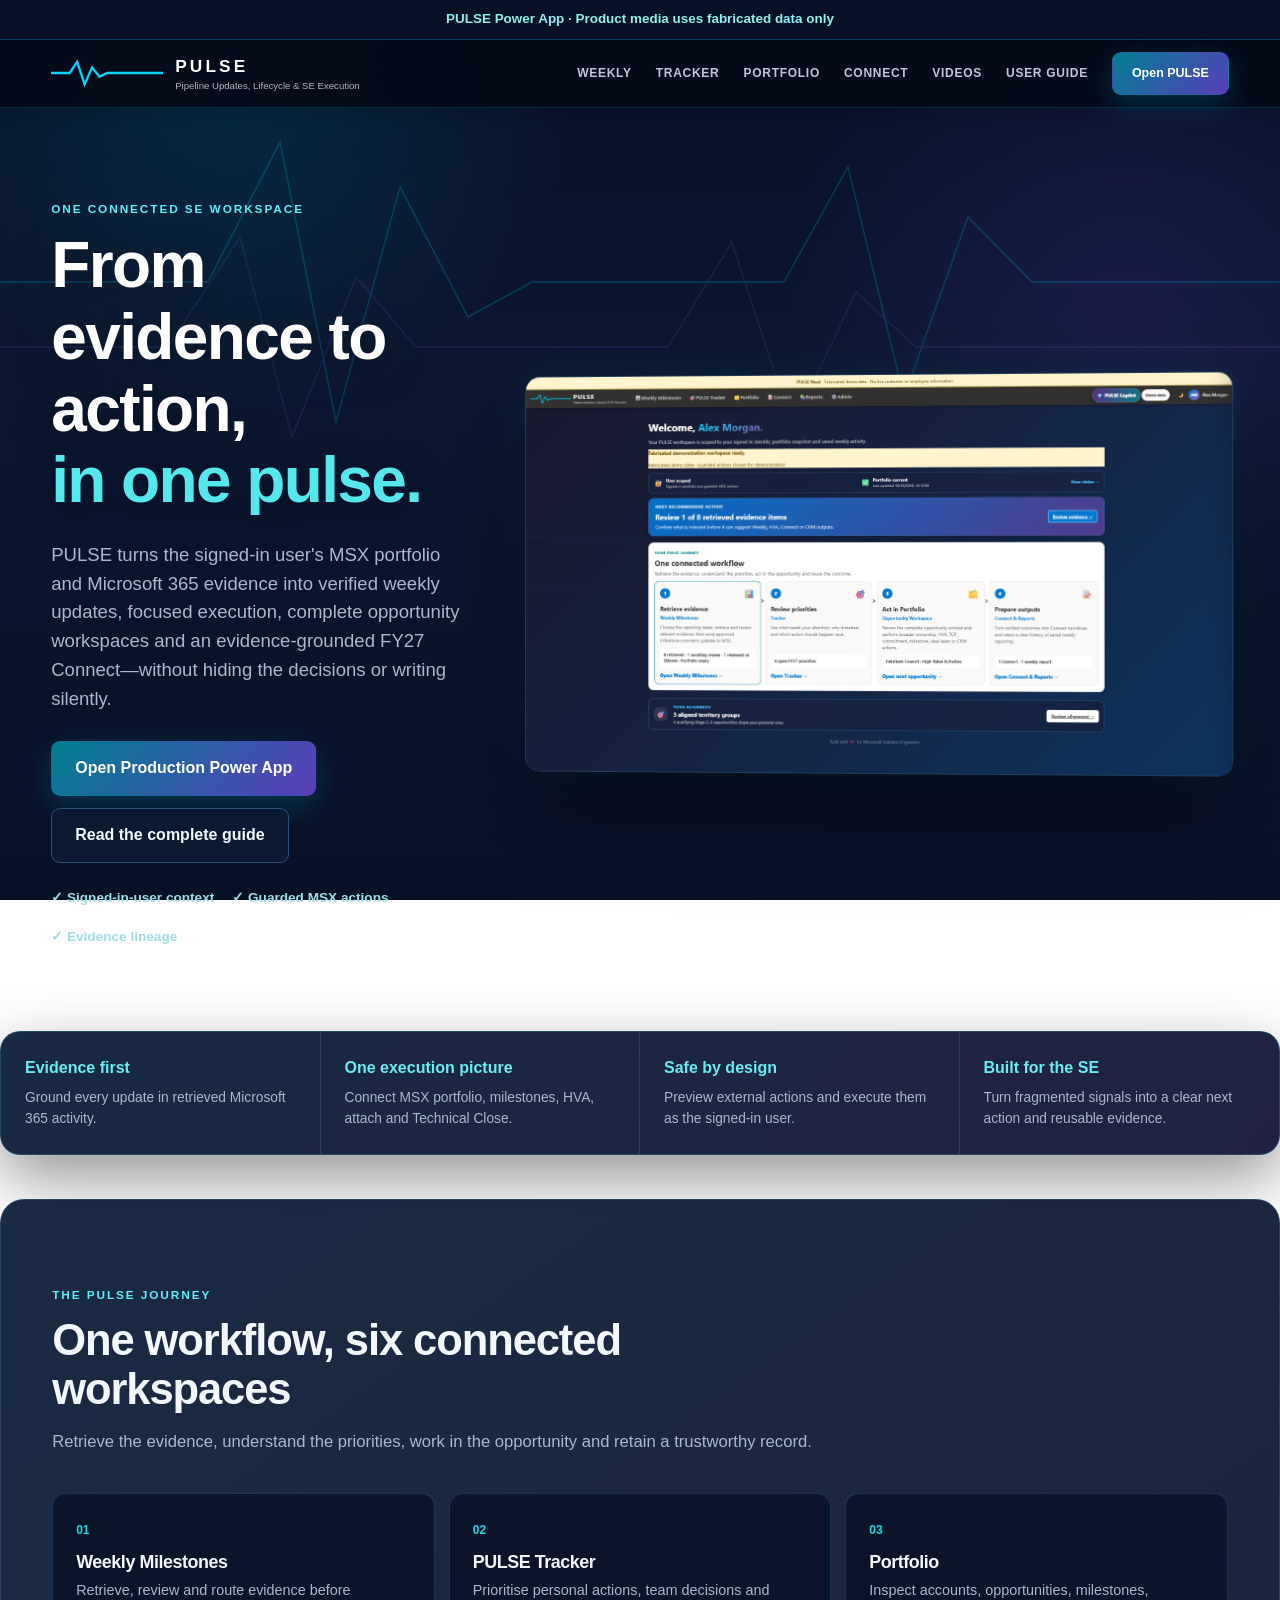
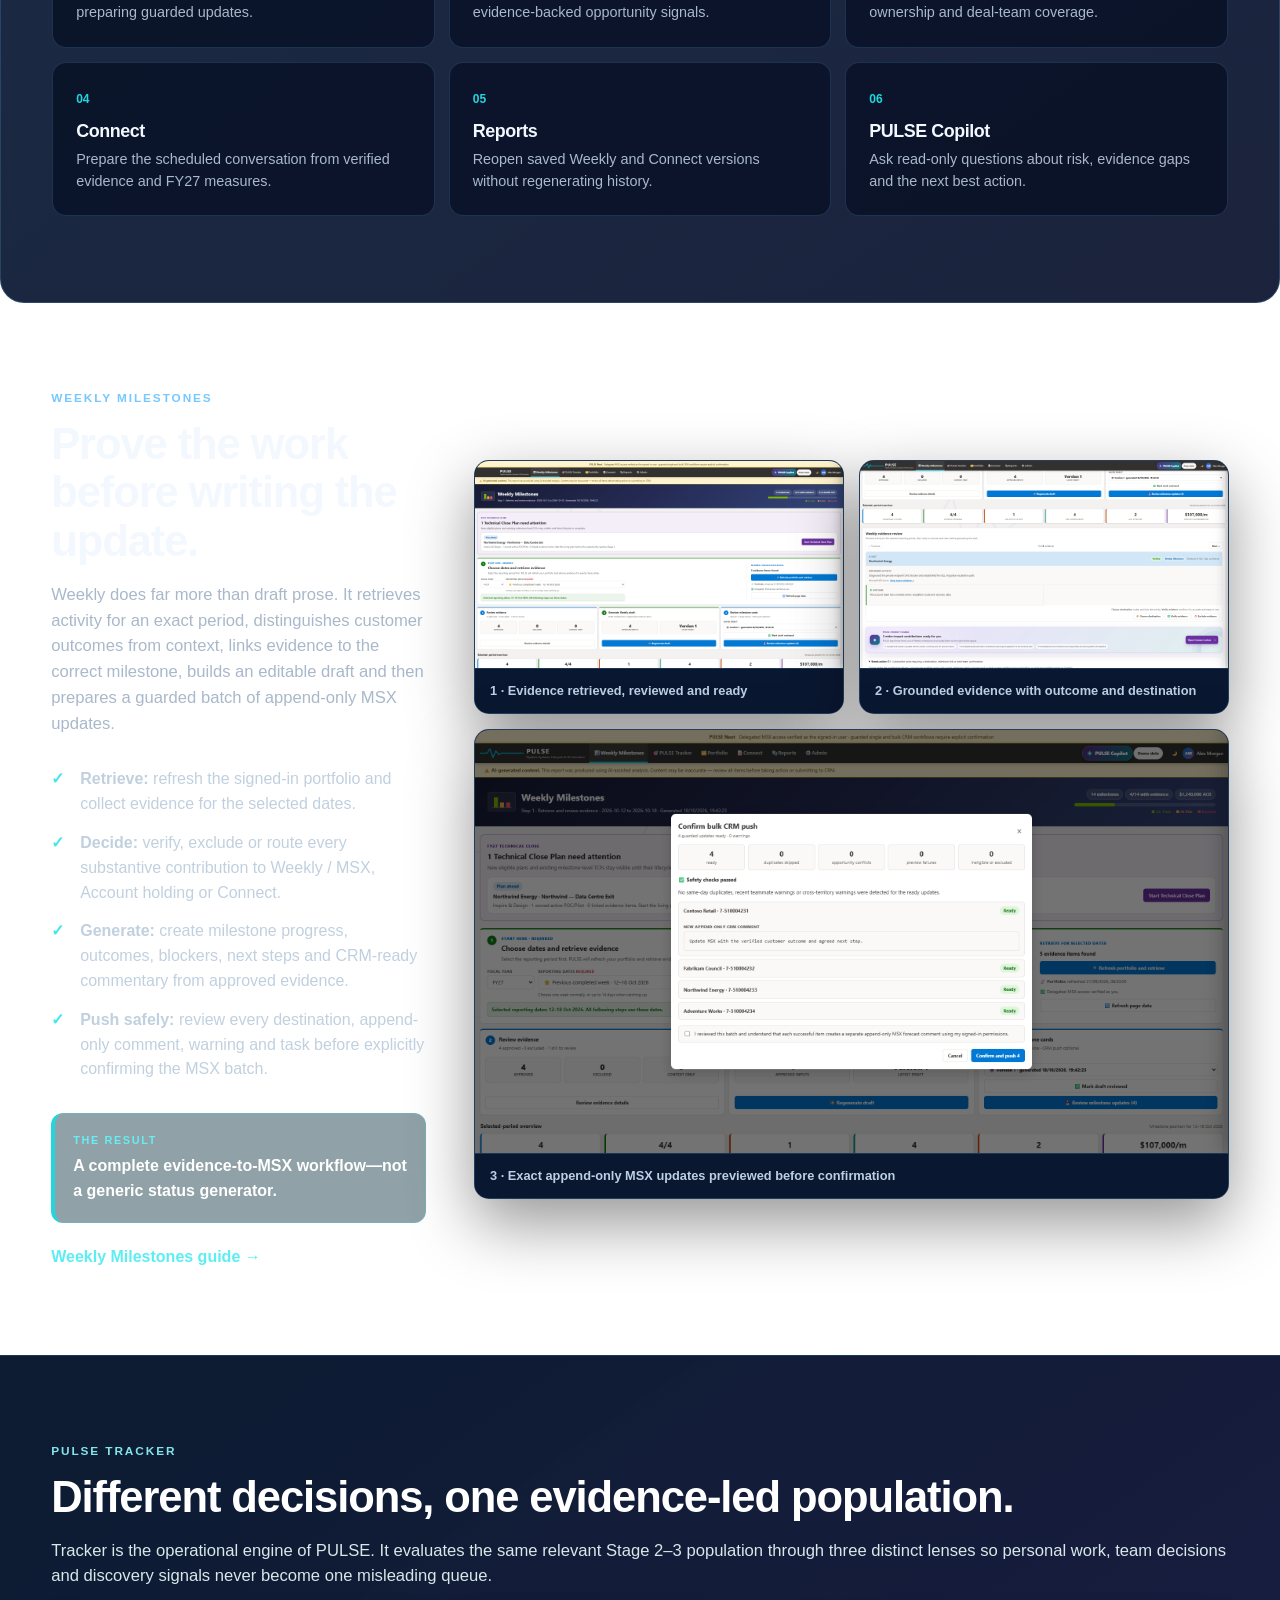
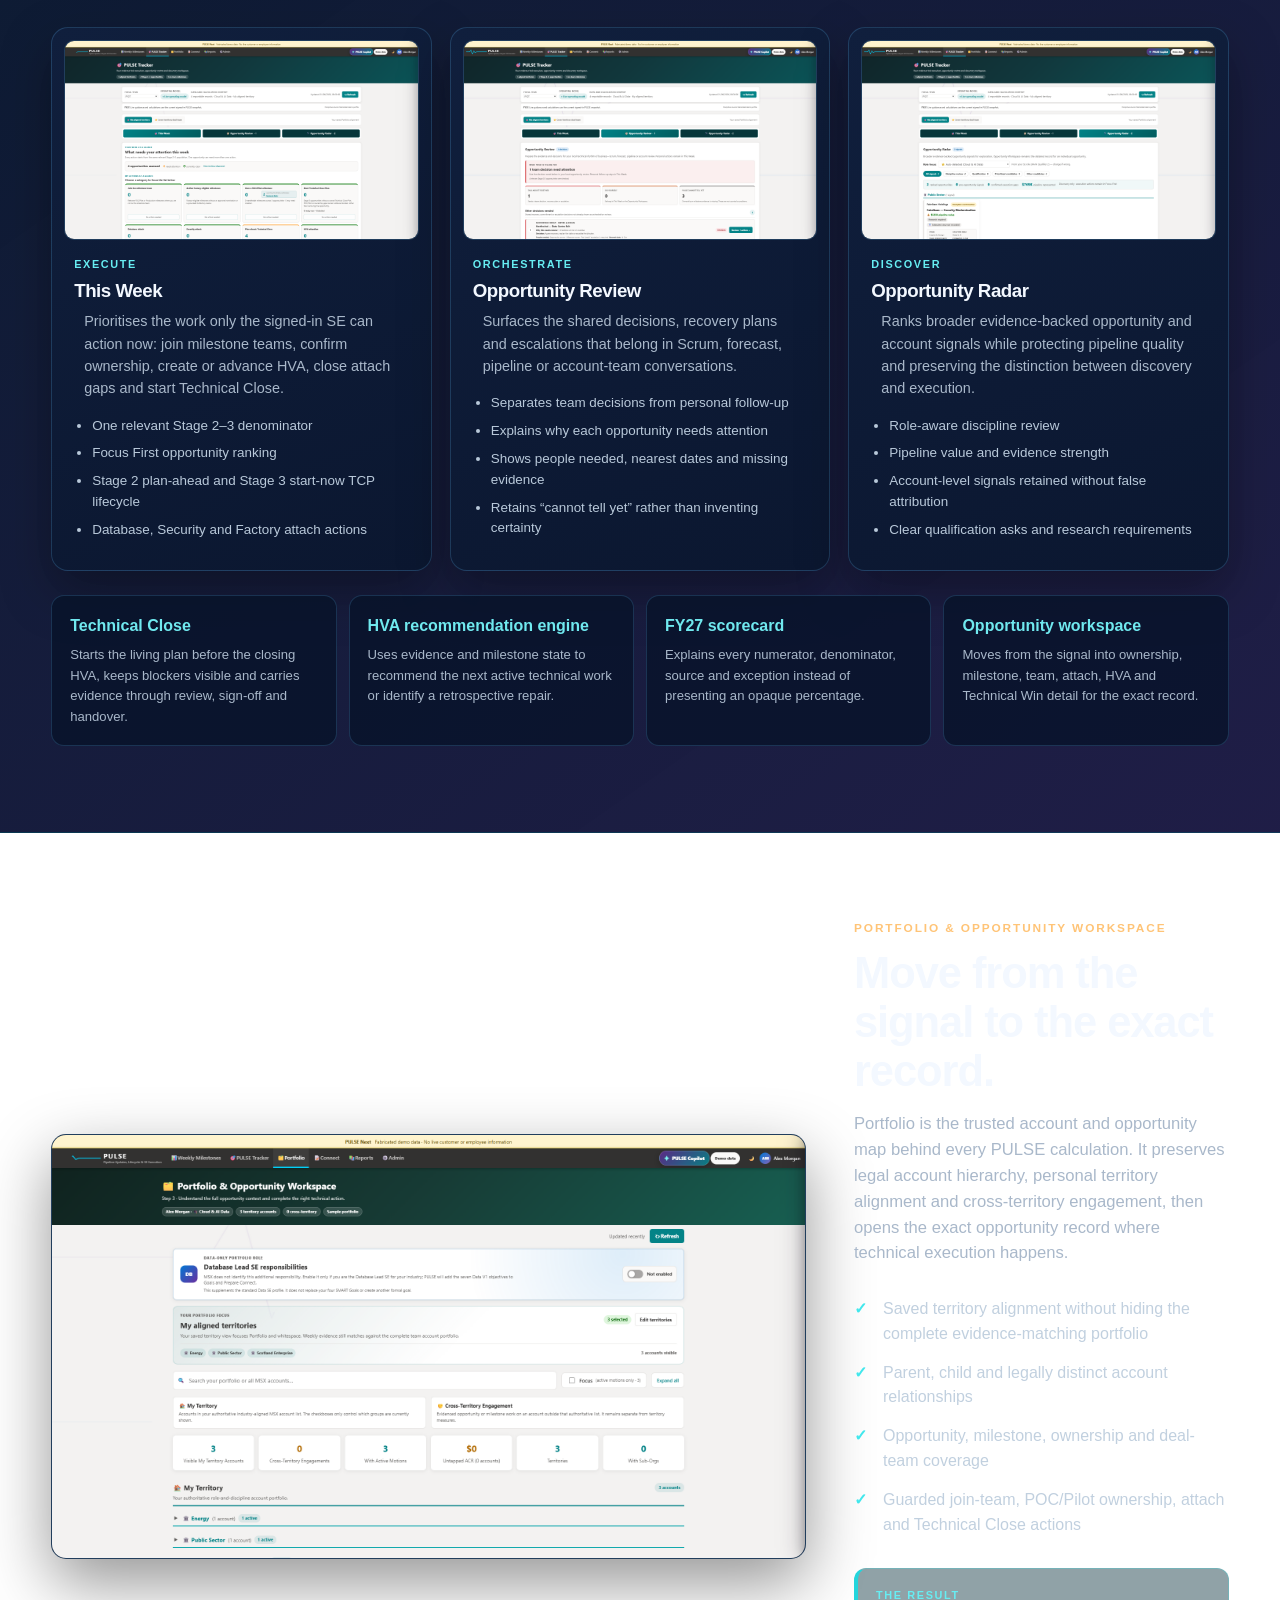
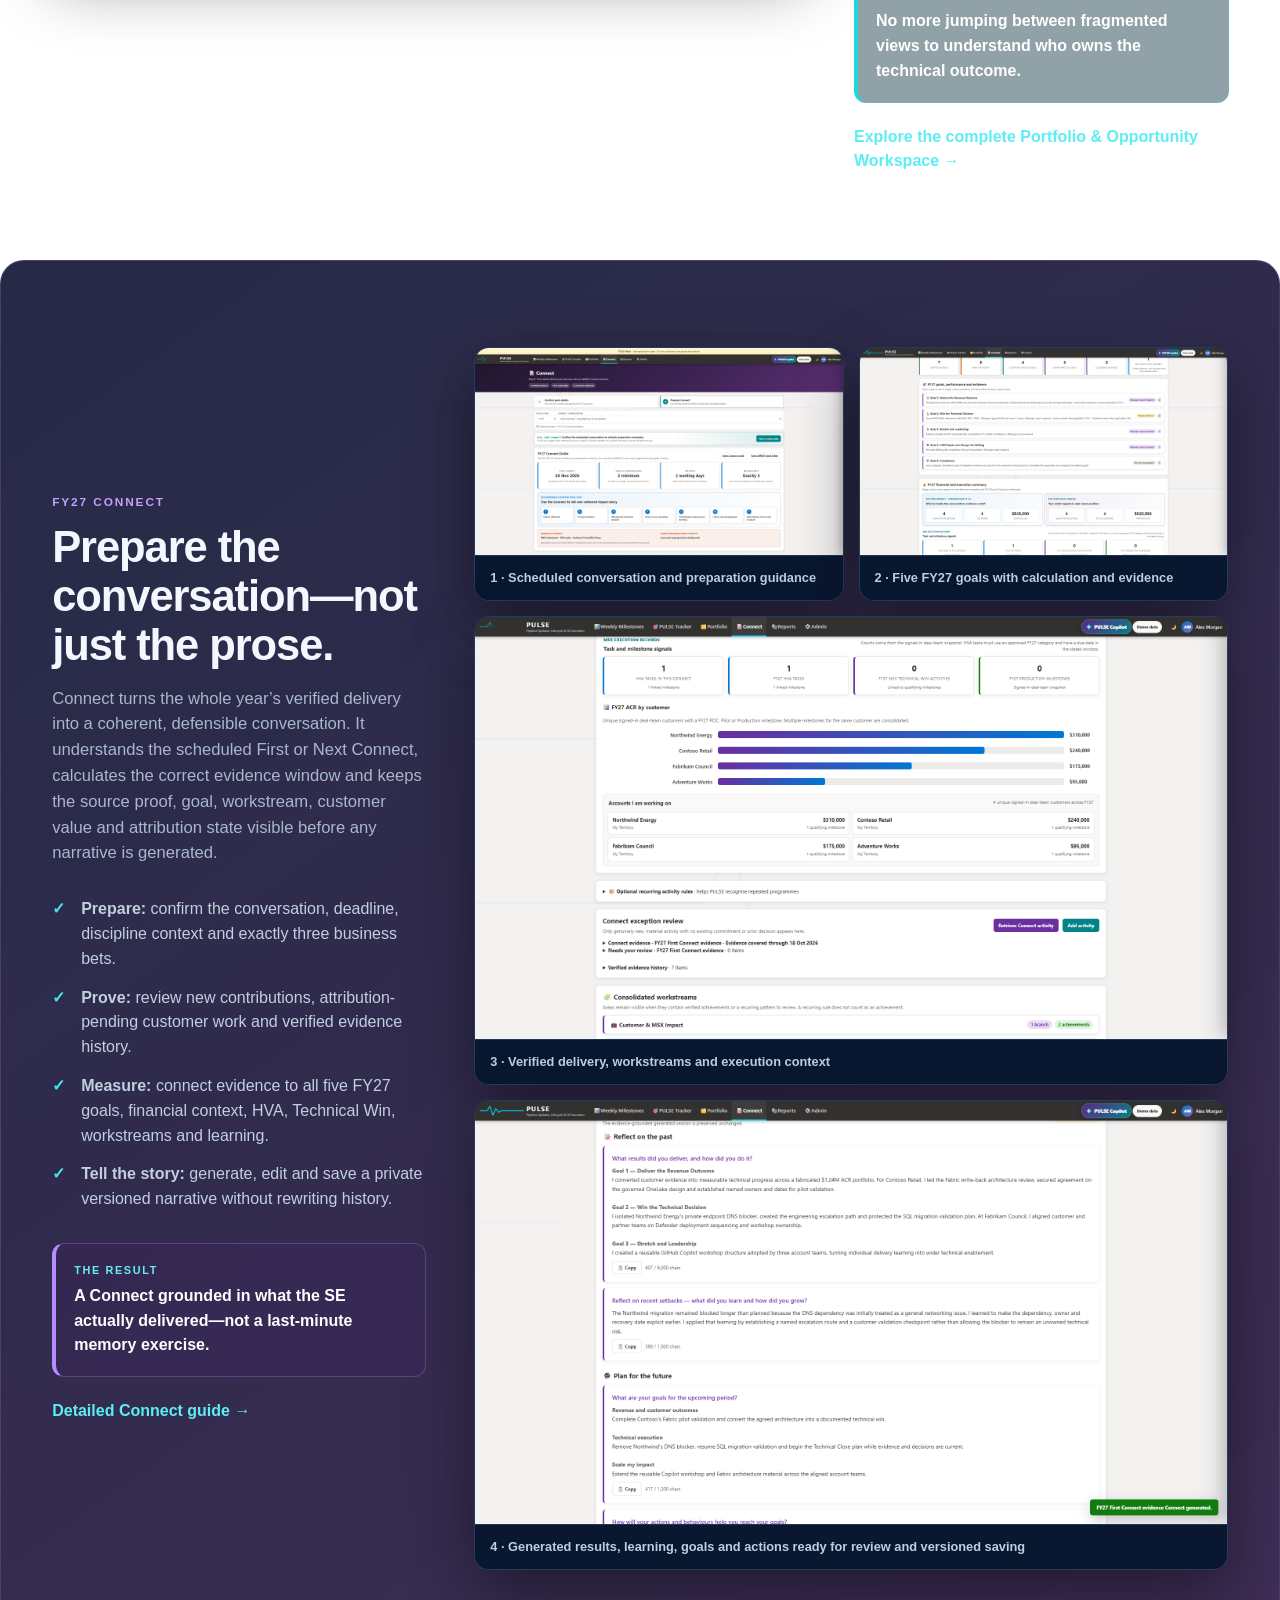
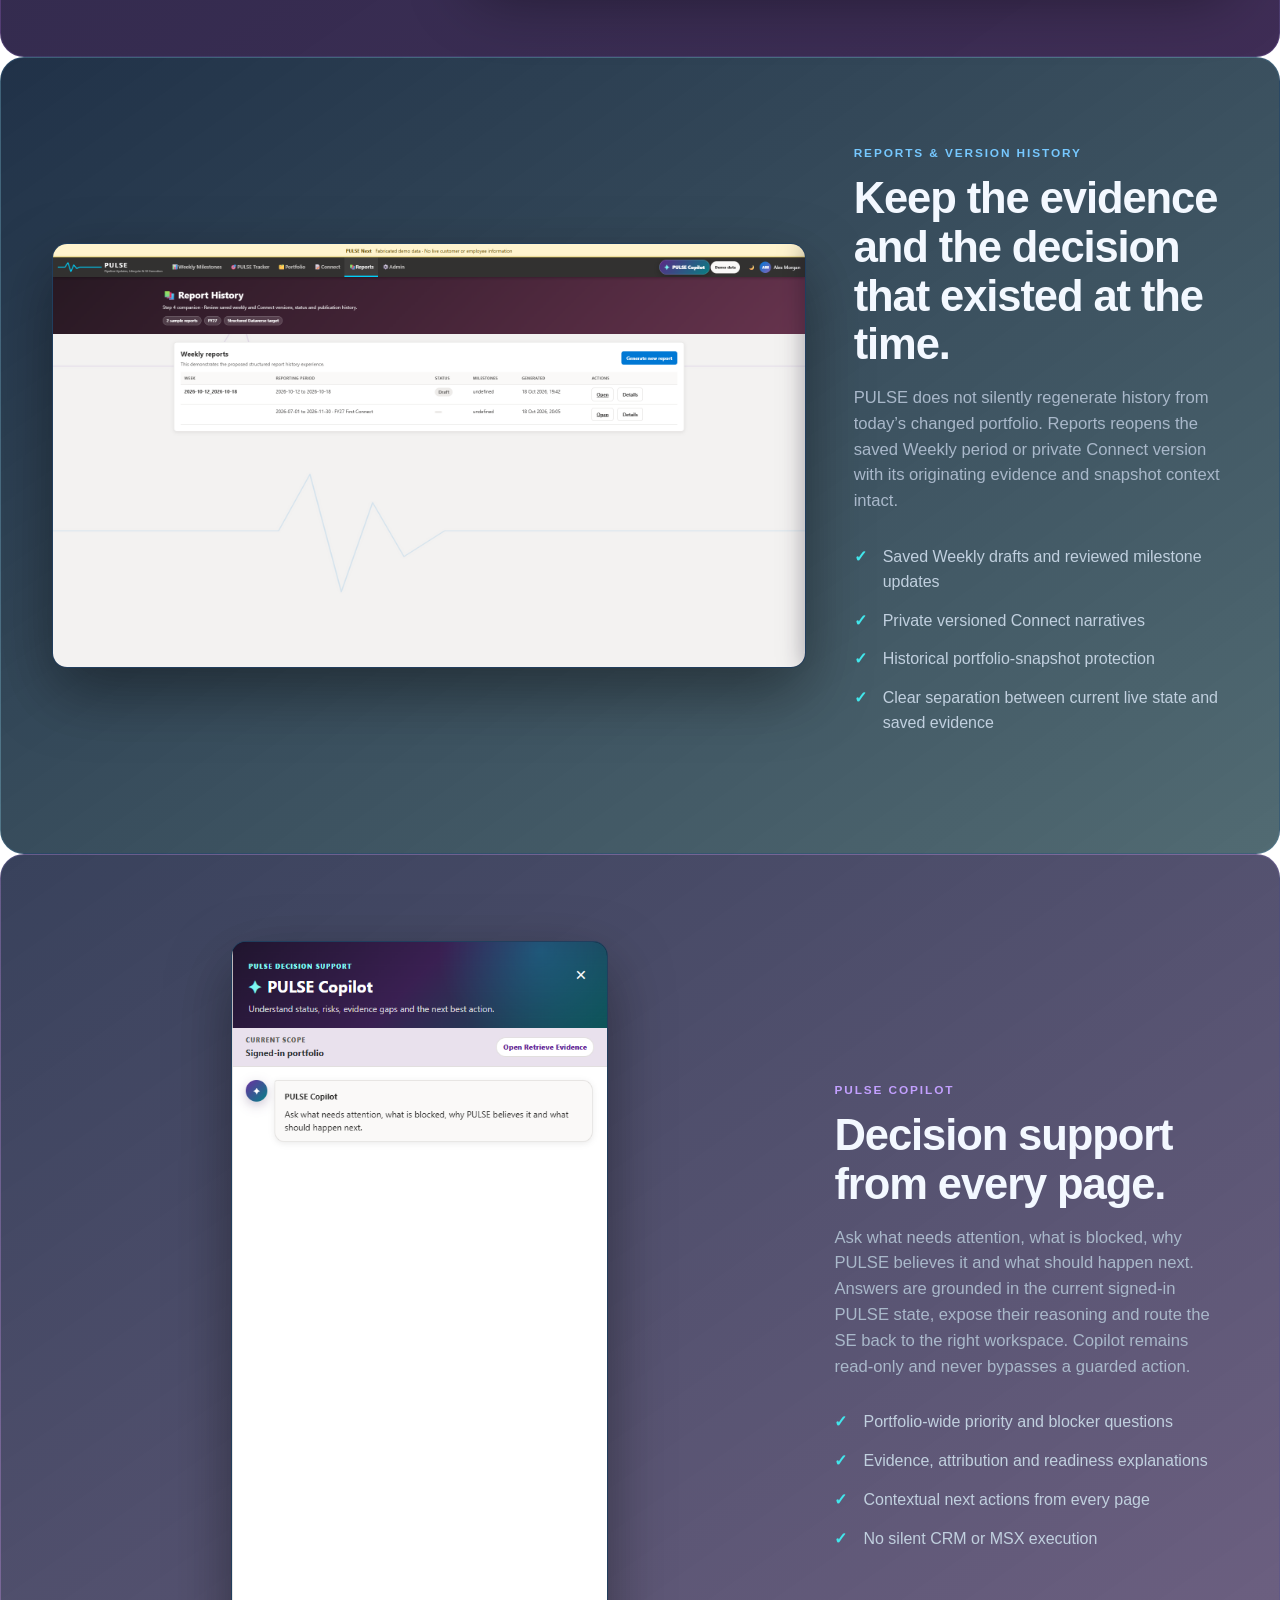
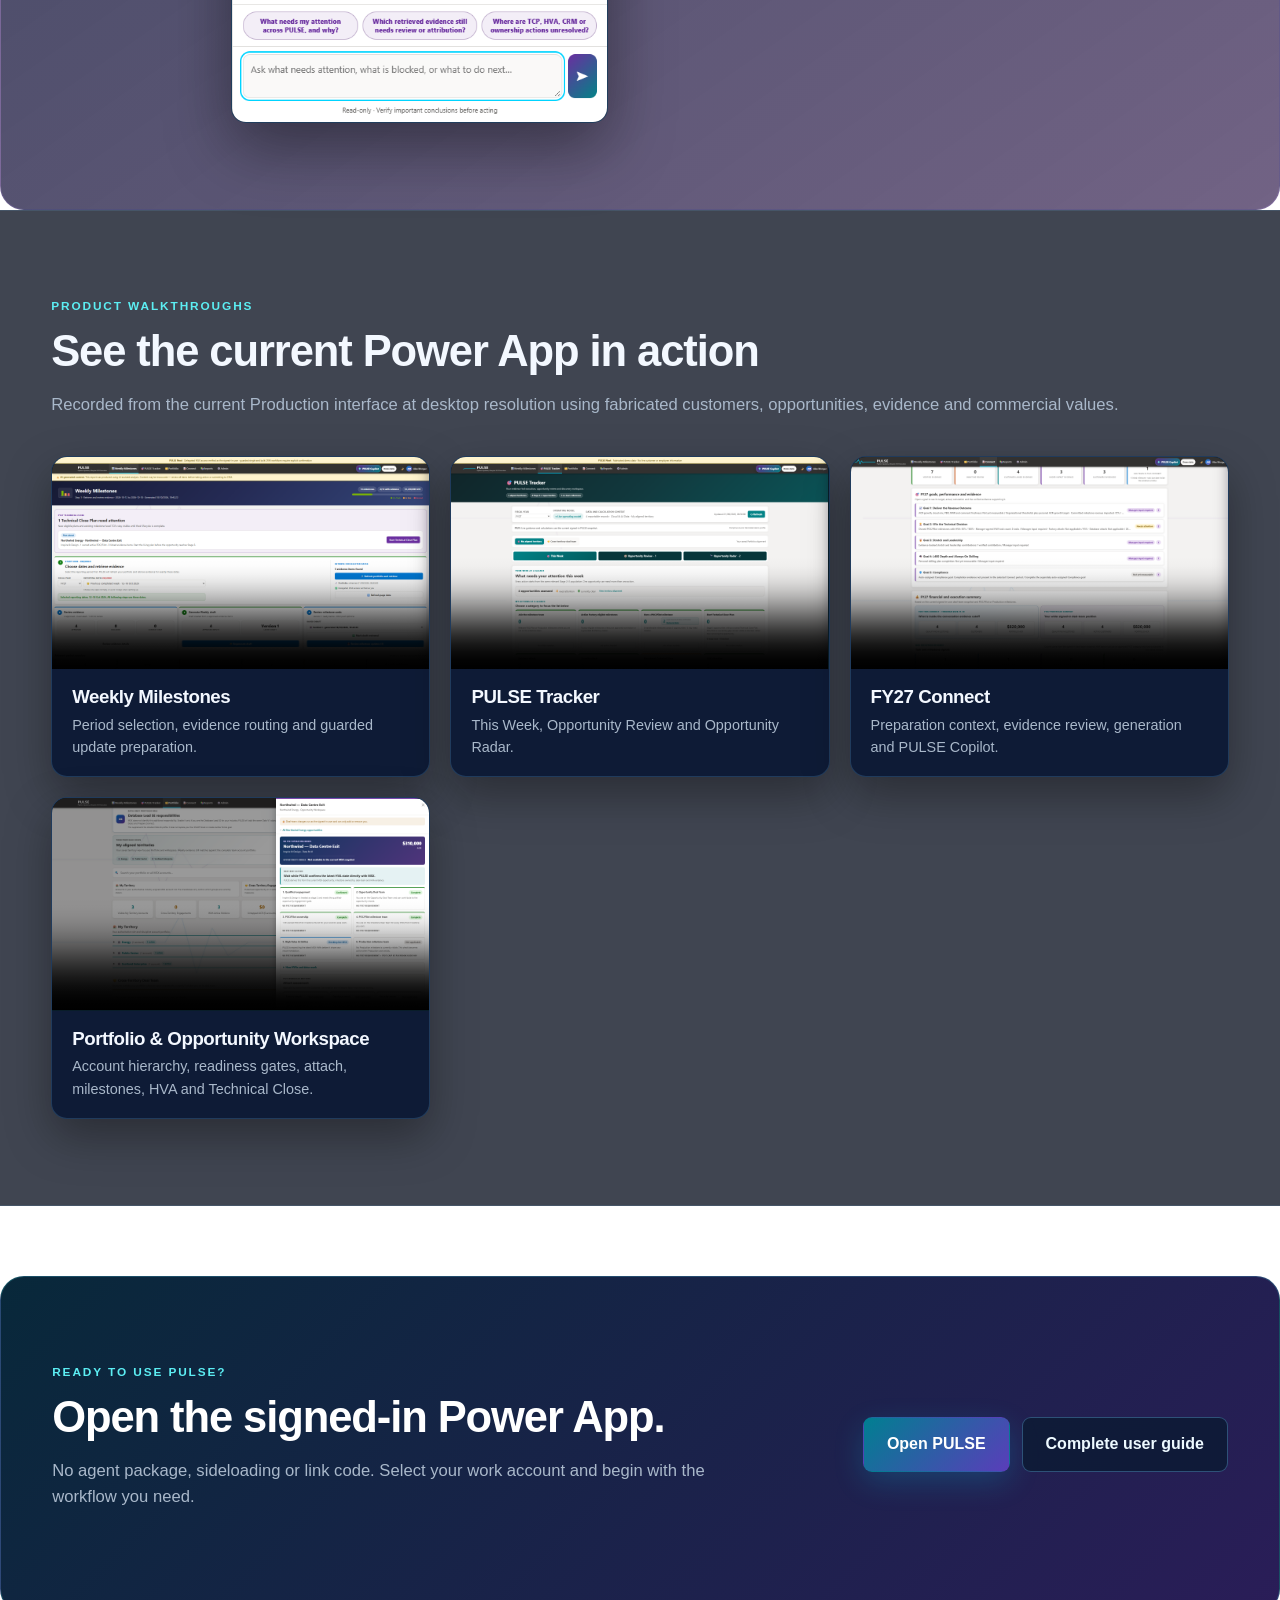
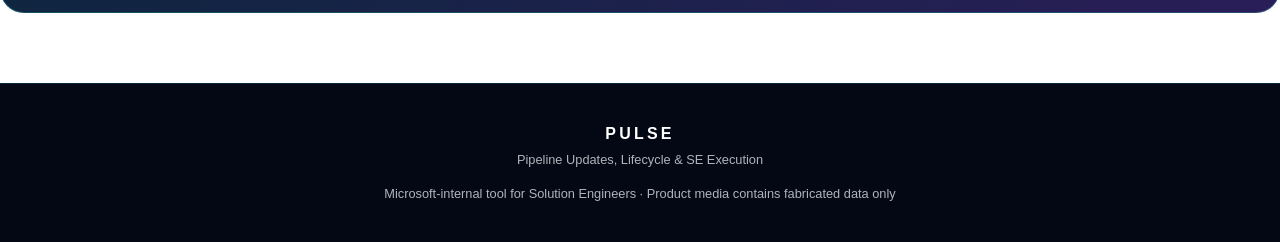
==== index.html @ ce934a61 "Complete PULSE product showcase Co-authored-by: Copilot <223556219+Copilot@users.noreply.github.com>" ====
<!doctype html>
<html lang="en">
<head>
  <meta charset="utf-8" />
  <meta name="viewport" content="width=device-width, initial-scale=1" />
  <title>PULSE — evidence-led SE execution</title>
  <meta name="description" content="PULSE brings Weekly Milestones, execution priorities, opportunity workspaces and FY27 Connect into one signed-in Power App." />
  <link rel="stylesheet" href="assets/site.css?v=20261020c" />
  <link rel="icon" href="data:image/svg+xml,%3Csvg xmlns='http://www.w3.org/2000/svg' viewBox='0 0 40 40'%3E%3Cpolyline points='2,20 12,20 17,8 22,32 27,14 32,24 38,20' fill='none' stroke='%2300a7b5' stroke-width='3'/%3E%3C/svg%3E" />
</head>
<body>
  <div class="bg-lines" aria-hidden="true">
    <svg viewBox="0 0 1600 420" preserveAspectRatio="none">
      <polyline points="0,210 260,210 350,70 420,350 500,115 585,245 665,210 980,210 1060,95 1130,325 1210,145 1290,210 1600,210" />
      <polyline class="pulse-secondary" points="0,275 210,275 300,165 365,365 445,205 520,275 835,275 915,170 990,355 1070,220 1145,275 1600,275" />
    </svg>
  </div>
  <div class="notice">PULSE Power App · Product media uses fabricated data only</div>
  <header class="nav" id="top">
    <a class="brand" href="#top" aria-label="PULSE home">
      <svg viewBox="0 0 120 32" aria-hidden="true"><polyline points="0,16 20,16 28,4 36,28 44,10 52,20 60,16 120,16" fill="none" stroke="#00d4ff" stroke-width="2.5"/></svg>
      <span><b>PULSE</b><small>Pipeline Updates, Lifecycle &amp; SE Execution</small></span>
    </a>
    <nav class="nav-links" aria-label="Primary">
      <a href="#weekly">WEEKLY</a>
      <a href="#tracker">TRACKER</a>
      <a href="portfolio.html">PORTFOLIO</a>
      <a href="#connect">CONNECT</a>
      <a href="#videos">VIDEOS</a>
      <a href="userguide.html">USER GUIDE</a>
    </nav>
    <a class="btn btn-primary nav-cta" href="https://apps.powerapps.com/play/e/e039dcfb-b20b-e65f-ad57-d03475ca12a8/app/08a4dc36-cfad-464f-891b-8ad8db1c9adf?tenantId=72f988bf-86f1-41af-91ab-2d7cd011db47" target="_blank" rel="noopener">Open PULSE</a>
    <button class="nav-burger" id="navBurger" aria-label="Menu">☰</button>
  </header>

  <main>
    <section class="hero">
      <div class="hero-copy">
        <div class="eyebrow">ONE CONNECTED SE WORKSPACE</div>
        <h1>From evidence to action, <span>in one pulse.</span></h1>
        <p>PULSE turns the signed-in user's MSX portfolio and Microsoft 365 evidence into verified weekly updates, focused execution, complete opportunity workspaces and an evidence-grounded FY27 Connect—without hiding the decisions or writing silently.</p>
        <div class="hero-actions">
          <a class="btn btn-primary btn-large" href="https://apps.powerapps.com/play/e/e039dcfb-b20b-e65f-ad57-d03475ca12a8/app/08a4dc36-cfad-464f-891b-8ad8db1c9adf?tenantId=72f988bf-86f1-41af-91ab-2d7cd011db47" target="_blank" rel="noopener">Open Production Power App</a>
          <a class="btn btn-secondary btn-large" href="userguide.html">Read the complete guide</a>
        </div>
        <div class="trust-row">
          <span>✓ Signed-in-user context</span><span>✓ Guarded MSX actions</span><span>✓ Evidence lineage</span>
        </div>
      </div>
      <figure class="app-frame hero-frame">
        <img src="images/current/home.png" alt="Current PULSE Power App home workspace using fabricated data" />
      </figure>
    </section>

    <section class="proof-strip" aria-label="PULSE product strengths">
      <article><strong>Evidence first</strong><span>Ground every update in retrieved Microsoft 365 activity.</span></article>
      <article><strong>One execution picture</strong><span>Connect MSX portfolio, milestones, HVA, attach and Technical Close.</span></article>
      <article><strong>Safe by design</strong><span>Preview external actions and execute them as the signed-in user.</span></article>
      <article><strong>Built for the SE</strong><span>Turn fragmented signals into a clear next action and reusable evidence.</span></article>
    </section>

    <section class="journey section">
      <div class="section-heading">
        <div class="eyebrow">THE PULSE JOURNEY</div>
        <h2>One workflow, six connected workspaces</h2>
        <p>Retrieve the evidence, understand the priorities, work in the opportunity and retain a trustworthy record.</p>
      </div>
      <div class="journey-grid">
        <article><b>01</b><h3>Weekly Milestones</h3><p>Retrieve, review and route evidence before preparing guarded updates.</p></article>
        <article><b>02</b><h3>PULSE Tracker</h3><p>Prioritise personal actions, team decisions and evidence-backed opportunity signals.</p></article>
        <article><b>03</b><h3>Portfolio</h3><p>Inspect accounts, opportunities, milestones, ownership and deal-team coverage.</p></article>
        <article><b>04</b><h3>Connect</h3><p>Prepare the scheduled conversation from verified evidence and FY27 measures.</p></article>
        <article><b>05</b><h3>Reports</h3><p>Reopen saved Weekly and Connect versions without regenerating history.</p></article>
        <article><b>06</b><h3>PULSE Copilot</h3><p>Ask read-only questions about risk, evidence gaps and the next best action.</p></article>
      </div>
    </section>

    <section class="feature section" id="weekly">
      <div class="feature-copy">
        <div class="eyebrow blue">WEEKLY MILESTONES</div>
        <h2>Prove the work before writing the update.</h2>
        <p>Weekly does far more than draft prose. It retrieves activity for an exact period, distinguishes customer outcomes from context, links evidence to the correct milestone, builds an editable draft and then prepares a guarded batch of append-only MSX updates.</p>
        <ul class="ticks">
          <li><strong>Retrieve:</strong> refresh the signed-in portfolio and collect evidence for the selected dates.</li>
          <li><strong>Decide:</strong> verify, exclude or route every substantive contribution to Weekly / MSX, Account holding or Connect.</li>
          <li><strong>Generate:</strong> create milestone progress, outcomes, blockers, next steps and CRM-ready commentary from approved evidence.</li>
          <li><strong>Push safely:</strong> review every destination, append-only comment, warning and task before explicitly confirming the MSX batch.</li>
        </ul>
        <div class="outcome-card"><span>THE RESULT</span><strong>A complete evidence-to-MSX workflow—not a generic status generator.</strong></div>
        <a class="text-link" href="userguide.html#weekly">Weekly Milestones guide →</a>
      </div>
      <div class="product-gallery weekly-gallery">
        <figure class="app-frame"><img src="images/current/weekly.png" alt="Populated Weekly Milestones workflow with approved evidence and generated draft" /><figcaption>1 · Evidence retrieved, reviewed and ready</figcaption></figure>
        <figure class="app-frame"><img src="images/current/weekly-evidence.png" alt="Detailed verified Weekly evidence linked to a customer milestone" /><figcaption>2 · Grounded evidence with outcome and destination</figcaption></figure>
        <figure class="app-frame gallery-wide"><img src="images/current/weekly-msx-preview.png" alt="Guarded PULSE preview before pushing milestone updates to MSX" /><figcaption>3 · Exact append-only MSX updates previewed before confirmation</figcaption></figure>
      </div>
    </section>

    <section class="tracker-section section" id="tracker">
      <div class="section-heading">
        <div class="eyebrow teal">PULSE TRACKER</div>
        <h2>Different decisions, one evidence-led population.</h2>
        <p>Tracker is the operational engine of PULSE. It evaluates the same relevant Stage 2–3 population through three distinct lenses so personal work, team decisions and discovery signals never become one misleading queue.</p>
      </div>
      <div class="tab-gallery">
        <article>
          <figure class="app-frame"><img src="images/current/tracker-this-week.png" alt="PULSE Tracker This Week workspace" /></figure>
          <div class="gallery-copy"><span>EXECUTE</span><h3>This Week</h3><p>Prioritises the work only the signed-in SE can action now: join milestone teams, confirm ownership, create or advance HVA, close attach gaps and start Technical Close.</p><ul><li>One relevant Stage 2–3 denominator</li><li>Focus First opportunity ranking</li><li>Stage 2 plan-ahead and Stage 3 start-now TCP lifecycle</li><li>Database, Security and Factory attach actions</li></ul></div>
        </article>
        <article>
          <figure class="app-frame"><img src="images/current/tracker-opportunity-review.png" alt="PULSE Tracker Opportunity Review workspace" /></figure>
          <div class="gallery-copy"><span>ORCHESTRATE</span><h3>Opportunity Review</h3><p>Surfaces the shared decisions, recovery plans and escalations that belong in Scrum, forecast, pipeline or account-team conversations.</p><ul><li>Separates team decisions from personal follow-up</li><li>Explains why each opportunity needs attention</li><li>Shows people needed, nearest dates and missing evidence</li><li>Retains “cannot tell yet” rather than inventing certainty</li></ul></div>
        </article>
        <article>
          <figure class="app-frame"><img src="images/current/tracker-opportunity-radar.png" alt="PULSE Tracker Opportunity Radar workspace" /></figure>
          <div class="gallery-copy"><span>DISCOVER</span><h3>Opportunity Radar</h3><p>Ranks broader evidence-backed opportunity and account signals while protecting pipeline quality and preserving the distinction between discovery and execution.</p><ul><li>Role-aware discipline review</li><li>Pipeline value and evidence strength</li><li>Account-level signals retained without false attribution</li><li>Clear qualification asks and research requirements</li></ul></div>
        </article>
      </div>
      <div class="tracker-capabilities">
        <article><b>Technical Close</b><span>Starts the living plan before the closing HVA, keeps blockers visible and carries evidence through review, sign-off and handover.</span></article>
        <article><b>HVA recommendation engine</b><span>Uses evidence and milestone state to recommend the next active technical work or identify a retrospective repair.</span></article>
        <article><b>FY27 scorecard</b><span>Explains every numerator, denominator, source and exception instead of presenting an opaque percentage.</span></article>
        <article><b>Opportunity workspace</b><span>Moves from the signal into ownership, milestone, team, attach, HVA and Technical Win detail for the exact record.</span></article>
      </div>
    </section>

    <section class="feature section reverse" id="portfolio">
      <div class="feature-copy">
        <div class="eyebrow amber">PORTFOLIO &amp; OPPORTUNITY WORKSPACE</div>
        <h2>Move from the signal to the exact record.</h2>
        <p>Portfolio is the trusted account and opportunity map behind every PULSE calculation. It preserves legal account hierarchy, personal territory alignment and cross-territory engagement, then opens the exact opportunity record where technical execution happens.</p>
        <ul class="ticks">
          <li>Saved territory alignment without hiding the complete evidence-matching portfolio</li>
          <li>Parent, child and legally distinct account relationships</li>
          <li>Opportunity, milestone, ownership and deal-team coverage</li>
          <li>Guarded join-team, POC/Pilot ownership, attach and Technical Close actions</li>
        </ul>
        <div class="outcome-card"><span>THE RESULT</span><strong>No more jumping between fragmented views to understand who owns the technical outcome.</strong></div>
        <a class="text-link" href="portfolio.html">Explore the complete Portfolio &amp; Opportunity Workspace →</a>
      </div>
      <figure class="app-frame"><img src="images/current/portfolio.png" alt="Current PULSE Portfolio workspace using fabricated data" /></figure>
    </section>

    <section class="feature section connect-feature" id="connect">
      <div class="feature-copy">
        <div class="eyebrow purple">FY27 CONNECT</div>
        <h2>Prepare the conversation—not just the prose.</h2>
        <p>Connect turns the whole year’s verified delivery into a coherent, defensible conversation. It understands the scheduled First or Next Connect, calculates the correct evidence window and keeps the source proof, goal, workstream, customer value and attribution state visible before any narrative is generated.</p>
        <ul class="ticks">
          <li><strong>Prepare:</strong> confirm the conversation, deadline, discipline context and exactly three business bets.</li>
          <li><strong>Prove:</strong> review new contributions, attribution-pending customer work and verified evidence history.</li>
          <li><strong>Measure:</strong> connect evidence to all five FY27 goals, financial context, HVA, Technical Win, workstreams and learning.</li>
          <li><strong>Tell the story:</strong> generate, edit and save a private versioned narrative without rewriting history.</li>
        </ul>
        <div class="outcome-card purple"><span>THE RESULT</span><strong>A Connect grounded in what the SE actually delivered—not a last-minute memory exercise.</strong></div>
        <a class="text-link" href="userguide.html#connect">Detailed Connect guide →</a>
      </div>
      <div class="product-gallery connect-gallery">
        <figure class="app-frame"><img src="images/current/connect-overview.png" alt="FY27 Connect preparation and scheduled conversation workspace" /><figcaption>1 · Scheduled conversation and preparation guidance</figcaption></figure>
        <figure class="app-frame"><img src="images/current/connect-goals.png" alt="FY27 Connect goals, performance calculations and supporting evidence" /><figcaption>2 · Five FY27 goals with calculation and evidence</figcaption></figure>
        <figure class="app-frame gallery-wide"><img src="images/current/connect-evidence.png" alt="FY27 Connect evidence, financial and execution context" /><figcaption>3 · Verified delivery, workstreams and execution context</figcaption></figure>
        <figure class="app-frame gallery-wide"><img src="images/current/connect-generated.png" alt="Generated FY27 Connect answers grounded in verified evidence" /><figcaption>4 · Generated results, learning, goals and actions ready for review and versioned saving</figcaption></figure>
      </div>
    </section>

    <section class="feature section reverse reports-feature" id="reports">
      <div class="feature-copy">
        <div class="eyebrow blue">REPORTS &amp; VERSION HISTORY</div>
        <h2>Keep the evidence and the decision that existed at the time.</h2>
        <p>PULSE does not silently regenerate history from today’s changed portfolio. Reports reopens the saved Weekly period or private Connect version with its originating evidence and snapshot context intact.</p>
        <ul class="ticks">
          <li>Saved Weekly drafts and reviewed milestone updates</li>
          <li>Private versioned Connect narratives</li>
          <li>Historical portfolio-snapshot protection</li>
          <li>Clear separation between current live state and saved evidence</li>
        </ul>
      </div>
      <figure class="app-frame"><img src="images/current/reports.png" alt="PULSE saved Reports and version history" /></figure>
    </section>

    <section class="copilot-band section">
      <figure class="app-frame copilot-frame"><img src="images/current/pulse-copilot.png" alt="Complete embedded PULSE Copilot drawer" /></figure>
      <div>
        <div class="eyebrow purple">PULSE COPILOT</div>
        <h2>Decision support from every page.</h2>
        <p>Ask what needs attention, what is blocked, why PULSE believes it and what should happen next. Answers are grounded in the current signed-in PULSE state, expose their reasoning and route the SE back to the right workspace. Copilot remains read-only and never bypasses a guarded action.</p>
        <ul class="ticks"><li>Portfolio-wide priority and blocker questions</li><li>Evidence, attribution and readiness explanations</li><li>Contextual next actions from every page</li><li>No silent CRM or MSX execution</li></ul>
      </div>
    </section>

    <section class="videos section" id="videos">
      <div class="section-heading">
        <div class="eyebrow">PRODUCT WALKTHROUGHS</div>
        <h2>See the current Power App in action</h2>
        <p>Recorded from the current Production interface at desktop resolution using fabricated customers, opportunities, evidence and commercial values.</p>
      </div>
      <div class="video-grid">
        <article class="video-card">
          <video controls preload="metadata" poster="images/current/weekly.png"><source src="videos/weekly-milestones-walkthrough.mp4" type="video/mp4" /></video>
          <div><h3>Weekly Milestones</h3><p>Period selection, evidence routing and guarded update preparation.</p></div>
        </article>
        <article class="video-card">
          <video controls preload="metadata" poster="images/current/tracker-this-week.png"><source src="videos/pulse-tracker-walkthrough.mp4" type="video/mp4" /></video>
          <div><h3>PULSE Tracker</h3><p>This Week, Opportunity Review and Opportunity Radar.</p></div>
        </article>
        <article class="video-card">
          <video controls preload="metadata" poster="images/current/connect.png"><source src="videos/connect-walkthrough.mp4" type="video/mp4" /></video>
          <div><h3>FY27 Connect</h3><p>Preparation context, evidence review, generation and PULSE Copilot.</p></div>
        </article>
        <article class="video-card">
          <video controls preload="metadata" poster="images/current/opportunity-workspace.png"><source src="videos/portfolio-opportunity-walkthrough.mp4" type="video/mp4" /></video>
          <div><h3>Portfolio &amp; Opportunity Workspace</h3><p>Account hierarchy, readiness gates, attach, milestones, HVA and Technical Close.</p></div>
        </article>
      </div>
    </section>

    <section class="cta section">
      <div>
        <div class="eyebrow">READY TO USE PULSE?</div>
        <h2>Open the signed-in Power App.</h2>
        <p>No agent package, sideloading or link code. Select your work account and begin with the workflow you need.</p>
      </div>
      <div class="hero-actions">
        <a class="btn btn-primary btn-large" href="https://apps.powerapps.com/play/e/e039dcfb-b20b-e65f-ad57-d03475ca12a8/app/08a4dc36-cfad-464f-891b-8ad8db1c9adf?tenantId=72f988bf-86f1-41af-91ab-2d7cd011db47" target="_blank" rel="noopener">Open PULSE</a>
        <a class="btn btn-secondary btn-large" href="userguide.html">Complete user guide</a>
      </div>
    </section>
  </main>

  <footer class="footer">
    <strong>PULSE</strong>
    <span>Pipeline Updates, Lifecycle &amp; SE Execution</span>
    <p>Microsoft-internal tool for Solution Engineers · Product media contains fabricated data only</p>
  </footer>
  <script src="assets/site.js?v=20261020b"></script>
</body>
</html>
---- assets/site.css ----
:root {
  --ink:#17212b; --muted:#5d6872; --line:#dce2e7; --surface:#fff; --soft:#f4f6f7;
  --nav:#292929; --teal:#008c91; --teal-dark:#043f42; --cyan:#00b7c7;
  --blue:#1261a0; --purple:#633b86; --amber:#a85d00; --danger:#c43131;
  --shadow:0 18px 48px rgba(25,41,50,.13); --max:1440px;
  --font:"Segoe UI",Arial,sans-serif;
}
*{box-sizing:border-box} html{scroll-behavior:smooth} body{margin:0;background:#f6f7f8;color:var(--ink);font-family:var(--font);line-height:1.55} a{color:inherit;text-decoration:none} img,video{max-width:100%} h1,h2,h3{line-height:1.12;letter-spacing:-.025em} h1,h2,h3,p{margin-top:0}
.notice{padding:9px 20px;text-align:center;background:#fff3c9;border-bottom:1px solid #e6c95e;color:#5d4500;font-size:.84rem;font-weight:600}
.nav{position:sticky;top:0;z-index:50;display:flex;align-items:center;gap:24px;min-height:68px;padding:0 clamp(20px,4vw,58px);background:var(--nav);color:#fff;box-shadow:0 4px 16px rgba(0,0,0,.18)}
.brand{display:flex;align-items:center;gap:12px;min-width:260px}.brand svg{width:112px;height:30px}.brand span{display:flex;flex-direction:column}.brand b{font-size:1.08rem;letter-spacing:.18em}.brand small{font-size:.6rem;color:#aeb6bc}
.nav-links{display:flex;align-items:center;gap:24px;margin-left:auto}.nav-links a{font-size:.75rem;font-weight:700;color:#d8dcdf;letter-spacing:.06em}.nav-links a:hover{color:#fff}
.nav-burger{display:none;margin-left:auto;border:0;background:transparent;color:#fff;font-size:1.5rem}.btn{display:inline-flex;align-items:center;justify-content:center;border-radius:9px;padding:11px 19px;border:1px solid transparent;font-weight:700;transition:.2s ease}.btn:hover{transform:translateY(-2px)}
.btn-primary{background:var(--teal);color:#fff;box-shadow:0 8px 20px rgba(0,140,145,.22)}.btn-primary:hover{background:#00777c}.btn-secondary{background:#fff;border-color:#bdc8cf;color:#27333d}.btn-large{padding:14px 23px}.nav-cta{font-size:.78rem}
.hero{max-width:var(--max);margin:auto;padding:76px clamp(22px,4vw,62px) 84px;display:grid;grid-template-columns:.8fr 1.35fr;gap:48px;align-items:center;background:radial-gradient(circle at 20% 15%,rgba(0,183,199,.11),transparent 34%)}
.hero-copy h1{font-size:clamp(3rem,5vw,5.3rem);margin:0 0 24px}.hero-copy h1 span{display:block;color:var(--teal)}.hero-copy>p{font-size:1.16rem;color:var(--muted);max-width:680px}
.eyebrow{color:var(--teal);font-size:.74rem;font-weight:800;letter-spacing:.16em;text-transform:uppercase;margin-bottom:12px}.eyebrow.blue{color:var(--blue)}.eyebrow.purple{color:var(--purple)}.eyebrow.amber{color:var(--amber)}
.hero-actions{display:flex;gap:12px;flex-wrap:wrap;margin-top:28px}.trust-row{display:flex;gap:18px;flex-wrap:wrap;margin-top:24px;color:#3d555d;font-size:.85rem;font-weight:600}
.app-frame{margin:0;border:1px solid #ccd4d9;border-radius:15px;background:#fff;box-shadow:var(--shadow);overflow:hidden}.app-frame img{display:block;width:100%;height:auto}.hero-frame{transform:perspective(1400px) rotateY(-3deg);box-shadow:0 30px 80px rgba(13,52,57,.22)}
.section{max-width:var(--max);margin:0 auto;padding:86px clamp(22px,4vw,62px)}.section-heading{max-width:800px;margin-bottom:38px}.section-heading h2,.feature-copy h2,.copilot-band h2,.cta h2{font-size:clamp(2rem,3.4vw,3.4rem);margin-bottom:16px}.section-heading p,.feature-copy>p,.copilot-band p,.cta p{color:var(--muted);font-size:1.04rem}
.journey{background:#fff;border:1px solid var(--line);border-radius:24px}.journey-grid{display:grid;grid-template-columns:repeat(3,1fr);gap:14px}.journey-grid article{padding:23px;border:1px solid var(--line);border-radius:14px;background:#fafbfb}.journey-grid b{color:var(--teal);font-size:.75rem}.journey-grid h3{margin:10px 0 7px;font-size:1.12rem}.journey-grid p{margin:0;color:var(--muted);font-size:.9rem}
.feature{display:grid;grid-template-columns:.78fr 1.4fr;gap:48px;align-items:center}.feature.reverse{grid-template-columns:1.4fr .78fr}.feature.reverse .feature-copy{order:2}.ticks{list-style:none;padding:0;margin:24px 0}.ticks li{position:relative;padding:7px 0 7px 29px;color:#36434d}.ticks li:before{content:"✓";position:absolute;left:0;color:var(--teal);font-weight:900}.text-link{display:inline-block;color:var(--teal);font-weight:800;margin-top:8px}
.tracker-section{max-width:none;background:linear-gradient(135deg,#073f42,#0b5558);color:#fff}.tracker-section>.section-heading,.tracker-section>.tab-gallery{max-width:var(--max);margin-left:auto;margin-right:auto}.tracker-section .section-heading p{color:#d7e8e9}.tracker-section .eyebrow{color:#83e5eb}
.tab-gallery{display:grid;grid-template-columns:repeat(3,1fr);gap:18px}.tab-gallery article{background:#fff;color:var(--ink);border-radius:17px;padding:12px 12px 20px;box-shadow:0 18px 40px rgba(0,0,0,.2)}.tab-gallery h3{margin:18px 10px 6px}.tab-gallery p{margin:0 10px;color:var(--muted);font-size:.9rem}.tab-gallery .app-frame{border-radius:10px;box-shadow:none}
.connect-feature{background:linear-gradient(125deg,#fff,#f5effa);border-radius:24px}.copilot-band{display:grid;grid-template-columns:1.4fr .75fr;gap:48px;align-items:center}
.copilot-frame{max-width:520px;justify-self:center}.copilot-frame img{max-height:780px;object-fit:contain}
.videos{max-width:none;background:#eef2f3}.videos>.section-heading,.videos>.video-grid{max-width:var(--max);margin-left:auto;margin-right:auto}.video-grid{display:grid;grid-template-columns:repeat(3,1fr);gap:20px}.video-card{overflow:hidden;border-radius:16px;background:#fff;border:1px solid var(--line);box-shadow:0 14px 35px rgba(23,49,57,.1)}.video-card video{display:block;width:100%;aspect-ratio:16/9;background:#091d29}.video-card>div{padding:18px 20px}.video-card h3{margin-bottom:6px}.video-card p{margin:0;color:var(--muted);font-size:.9rem}
.cta{display:flex;align-items:center;justify-content:space-between;gap:40px;background:linear-gradient(135deg,#092f32,#07575b);color:#fff;border-radius:24px;margin-top:70px;margin-bottom:70px}.cta p{color:#d2e5e6;max-width:700px}.cta .hero-actions{margin:0;flex-shrink:0}
.footer{padding:38px 24px;text-align:center;background:#262626;color:#fff}.footer strong{display:block;letter-spacing:.2em}.footer span,.footer p{color:#adb5ba;font-size:.8rem}.footer p{margin:12px 0 0}
/* User guide */
.bg-lines{display:none}.guide-hero{max-width:none;padding:76px 24px 42px;text-align:center;background:linear-gradient(135deg,#073f42,#60327f);color:#fff}.guide-hero h1{font-size:clamp(2.5rem,5vw,4.2rem);margin:12px 0}.guide-hero p{max-width:800px;margin:0 auto;color:#e3e9ed}.guide-hero .eyebrow{color:#91edf1}.grad{color:#8eeaf0}.toc{display:flex;justify-content:center;flex-wrap:wrap;gap:8px;margin:26px auto 0;max-width:1000px}.toc a{padding:7px 13px;border:1px solid rgba(255,255,255,.25);border-radius:999px;background:rgba(255,255,255,.08);font-size:.8rem}.guide{max-width:1040px;margin:0 auto;padding:52px 28px 90px}.guide h2{font-size:1.8rem;margin:52px 0 10px;scroll-margin-top:90px}.guide h3{font-size:1.16rem;margin:28px 0 7px}.guide h4{margin:20px 0 5px}.guide p,.guide li{color:#3f4b55}.guide li{margin:7px 0}.guide .lead{font-size:1.07rem;color:var(--muted)}.guide a{color:#006d74}.callout{padding:17px 19px;margin:20px 0;border:1px solid #b9dfe2;border-left:4px solid var(--teal);border-radius:10px;background:#edf9f9}.tag{font-size:.65rem;padding:3px 8px;border-radius:999px;background:#e7f3f4;color:#006d74}.cmd{display:block;margin:10px 0;padding:12px 15px;border-radius:8px;background:#eaf1f2;color:#13494c;font-family:Consolas,monospace}.guide-cta{display:flex;justify-content:center;gap:12px;flex-wrap:wrap;margin-top:50px}.media-note{text-align:center;color:var(--muted);font-size:.84rem}
/* PULSE product showcase */
:root{
  --ink:#f3f8ff;--muted:#a9b8ca;--line:rgba(115,191,255,.2);--surface:#111c36;--soft:#0c1630;
  --nav:#070d1d;--teal:#23d5dc;--teal-dark:#0a4f58;--cyan:#00d4ff;
  --blue:#5bbcff;--purple:#b88cff;--amber:#ffbd66;--danger:#ff7777;
  --shadow:0 24px 65px rgba(0,0,0,.42);
}
body{position:relative;background:
  radial-gradient(circle at 18% 8%,rgba(0,212,255,.12),transparent 26%),
  radial-gradient(circle at 88% 34%,rgba(126,77,255,.12),transparent 27%),
  linear-gradient(180deg,#071126 0%,#0b1730 42%,#071126 100%);
  color:var(--ink);background-attachment:fixed}
body>*:not(.bg-lines){position:relative;z-index:1}
.bg-lines{display:block;position:fixed;z-index:0;inset:72px 0 auto;height:420px;pointer-events:none;opacity:.18}
.bg-lines svg{width:100%;height:100%}.bg-lines polyline{fill:none;stroke:#00d4ff;stroke-width:2}.bg-lines .pulse-secondary{stroke:#8d63ff;opacity:.68}
.notice{background:#071126;border-color:rgba(0,212,255,.25);color:#8eeef3}
.nav{background:rgba(5,10,24,.94);border-bottom:1px solid rgba(0,212,255,.18);backdrop-filter:blur(18px)}
.nav-links a{color:#b9c9da}.nav-links a:hover{color:#6feef3}
.btn-primary,.btn-grad{background:linear-gradient(135deg,#007f91,#5a3dba);color:#fff;box-shadow:0 10px 30px rgba(0,212,255,.18)}
.btn-secondary,.btn-dark{background:rgba(13,27,53,.88);border-color:rgba(112,195,255,.32);color:#edf9ff}
.hero{max-width:var(--max);background:none;padding-top:92px}
.hero-copy h1{color:#fff;text-shadow:0 10px 40px rgba(0,0,0,.35)}.hero-copy h1 span{color:#54e8ed}.hero-copy>p,.section-heading p,.feature-copy>p,.copilot-band p,.cta p{color:var(--muted)}
.trust-row{color:#9ddde4}.eyebrow{color:#5ceef3}.eyebrow.blue{color:#76c8ff}.eyebrow.purple{color:#c3a0ff}.eyebrow.amber{color:#ffc477}
.app-frame{border-color:rgba(114,193,255,.25);background:#071126;box-shadow:var(--shadow)}
.app-frame figcaption{padding:12px 15px;background:#0a1731;border-top:1px solid rgba(114,193,255,.18);color:#bcd0e3;font-size:.8rem;font-weight:700}
.hero-frame{box-shadow:0 34px 90px rgba(0,0,0,.54),0 0 55px rgba(0,212,255,.09)}
.proof-strip{max-width:1320px;margin:0 auto 44px;display:grid;grid-template-columns:repeat(4,1fr);border:1px solid rgba(65,211,224,.22);border-radius:20px;background:linear-gradient(130deg,rgba(10,28,55,.94),rgba(19,20,54,.94));box-shadow:var(--shadow);overflow:hidden}
.proof-strip article{padding:24px;border-right:1px solid rgba(114,193,255,.17)}.proof-strip article:last-child{border-right:0}.proof-strip strong,.proof-strip span{display:block}.proof-strip strong{color:#67edf2;margin-bottom:6px}.proof-strip span{color:#a9b8ca;font-size:.86rem}
.journey{background:linear-gradient(145deg,rgba(14,31,58,.95),rgba(15,23,50,.95));border-color:rgba(113,194,255,.2)}
.journey-grid article{background:rgba(5,14,33,.7);border-color:rgba(113,194,255,.18)}.journey-grid p{color:var(--muted)}
.feature{grid-template-columns:.72fr 1.45fr}.feature.reverse{grid-template-columns:1.45fr .72fr}
.ticks li{color:#c1d0df}.ticks li:before{color:#42e7ec}
.text-link{color:#5ceef3}
.product-gallery{display:grid;grid-template-columns:1fr 1fr;gap:15px;align-items:start}.product-gallery .gallery-wide{grid-column:1/-1}
.outcome-card{margin:24px 0 14px;padding:18px;border:1px solid rgba(51,223,229,.28);border-left:4px solid #23d5dc;border-radius:12px;background:rgba(10,50,60,.45)}
.outcome-card.purple{border-color:rgba(184,140,255,.3);border-left-color:#b88cff;background:rgba(59,35,91,.32)}.outcome-card span,.gallery-copy>span{display:block;color:#67edf2;font-size:.68rem;font-weight:900;letter-spacing:.15em}.outcome-card strong{display:block;margin-top:5px;color:#fff}
.tracker-section{background:linear-gradient(145deg,rgba(4,20,43,.97),rgba(22,20,63,.96));border-block:1px solid rgba(0,212,255,.15)}
.tab-gallery article{display:flex;flex-direction:column;background:linear-gradient(160deg,#101f3d,#0b1730);color:var(--ink);border:1px solid rgba(101,192,255,.2);padding:12px;box-shadow:0 20px 50px rgba(0,0,0,.35)}
.tab-gallery p{color:var(--muted)}.gallery-copy{padding:16px 10px 10px}.gallery-copy h3{margin:8px 0}.gallery-copy ul{padding-left:18px;margin:16px 0 0;color:#b9c9da;font-size:.84rem}.gallery-copy li{margin:7px 0}
.tracker-capabilities{max-width:var(--max);margin:24px auto 0;display:grid;grid-template-columns:repeat(4,1fr);gap:12px}.tracker-capabilities article{padding:18px;border:1px solid rgba(101,192,255,.18);border-radius:13px;background:rgba(7,19,41,.74)}.tracker-capabilities b,.tracker-capabilities span{display:block}.tracker-capabilities b{color:#70e9ef;margin-bottom:7px}.tracker-capabilities span{color:#a9b8ca;font-size:.82rem}
.connect-feature{background:linear-gradient(145deg,rgba(19,24,55,.92),rgba(42,22,67,.9));border:1px solid rgba(184,140,255,.18)}
.reports-feature{background:linear-gradient(145deg,rgba(8,27,52,.9),rgba(8,44,55,.7));border-radius:24px;border:1px solid rgba(91,188,255,.16)}
.copilot-band{background:linear-gradient(145deg,rgba(18,29,60,.84),rgba(47,25,75,.68));border:1px solid rgba(184,140,255,.18);border-radius:24px}
.videos{background:rgba(4,11,27,.76);border-block:1px solid rgba(112,195,255,.13)}.video-card{background:#0e1b36;border-color:rgba(112,195,255,.19);box-shadow:0 18px 45px rgba(0,0,0,.35)}.video-card p{color:var(--muted)}
.cta{background:linear-gradient(135deg,#08283a,#2a1d58);border:1px solid rgba(66,224,232,.22)}
.footer{background:#040815;border-top:1px solid rgba(0,212,255,.16)}
.guide-hero{background:linear-gradient(135deg,rgba(6,28,54,.98),rgba(56,29,91,.96))}.guide{max-width:1120px}.guide p,.guide li{color:#bcc9d7}.guide .lead{color:#9eb2c7}.guide a{color:#66eaf0}.callout{background:rgba(9,43,56,.62);border-color:rgba(80,222,230,.28);color:#dceef2}.tag{background:rgba(0,212,255,.13);color:#6cecf2}.cmd{background:#0d1e3d;color:#8beef3;border:1px solid rgba(0,212,255,.16)}
.deep-hero{max-width:var(--max);margin:auto;padding:92px clamp(22px,4vw,62px) 62px;display:grid;grid-template-columns:.8fr 1.25fr;gap:48px;align-items:center}.deep-hero h1{font-size:clamp(2.8rem,5vw,5rem);margin-bottom:22px}.deep-hero p{color:var(--muted);font-size:1.08rem}.deep-hero .hero-actions{margin-top:28px}
.capability-grid{display:grid;grid-template-columns:repeat(3,1fr);gap:16px}.capability-grid article{padding:24px;border:1px solid rgba(112,195,255,.2);border-radius:16px;background:linear-gradient(150deg,rgba(15,32,62,.94),rgba(17,22,53,.94))}.capability-grid b{display:block;margin-bottom:9px;color:#66eaf0}.capability-grid p{margin:0;color:var(--muted);font-size:.9rem}
.workspace-story{display:grid;grid-template-columns:repeat(2,1fr);gap:22px}.workspace-story article{padding:20px;border:1px solid rgba(112,195,255,.18);border-radius:18px;background:rgba(8,20,43,.78)}.workspace-story article.wide{grid-column:1/-1}.workspace-story h3{margin:18px 0 7px}.workspace-story p{margin:0;color:var(--muted)}
.guardrail-grid{display:grid;grid-template-columns:repeat(4,1fr);gap:13px}.guardrail-grid article{padding:19px;border-left:3px solid #23d5dc;border-radius:10px;background:rgba(10,28,55,.8)}.guardrail-grid strong{display:block;margin-bottom:7px}.guardrail-grid span{color:var(--muted);font-size:.84rem}
@media(max-width:1000px){.hero,.deep-hero,.feature,.feature.reverse,.copilot-band{grid-template-columns:1fr}.feature.reverse .feature-copy{order:0}.journey-grid,.tab-gallery,.video-grid,.capability-grid{grid-template-columns:1fr 1fr}.hero-frame{transform:none}.cta{align-items:flex-start;flex-direction:column}.nav-links,.nav-cta{display:none}.nav-burger{display:block}.nav-links.open{display:flex;position:absolute;top:68px;left:0;right:0;padding:20px;flex-direction:column;background:#292929}.brand{min-width:0}.guardrail-grid{grid-template-columns:1fr 1fr}}
@media(max-width:1000px){.proof-strip,.tracker-capabilities{grid-template-columns:1fr 1fr}.product-gallery{grid-template-columns:1fr}.product-gallery .gallery-wide{grid-column:auto}}
@media(max-width:650px){.hero,.deep-hero,.section{padding:56px 18px}.journey-grid,.tab-gallery,.video-grid,.proof-strip,.tracker-capabilities,.capability-grid,.workspace-story,.guardrail-grid{grid-template-columns:1fr}.workspace-story article.wide{grid-column:auto}.hero-copy h1{font-size:2.8rem}.notice{font-size:.72rem}.brand small{display:none}.proof-strip{margin-inline:18px}.proof-strip article{border-right:0;border-bottom:1px solid rgba(114,193,255,.17)}}
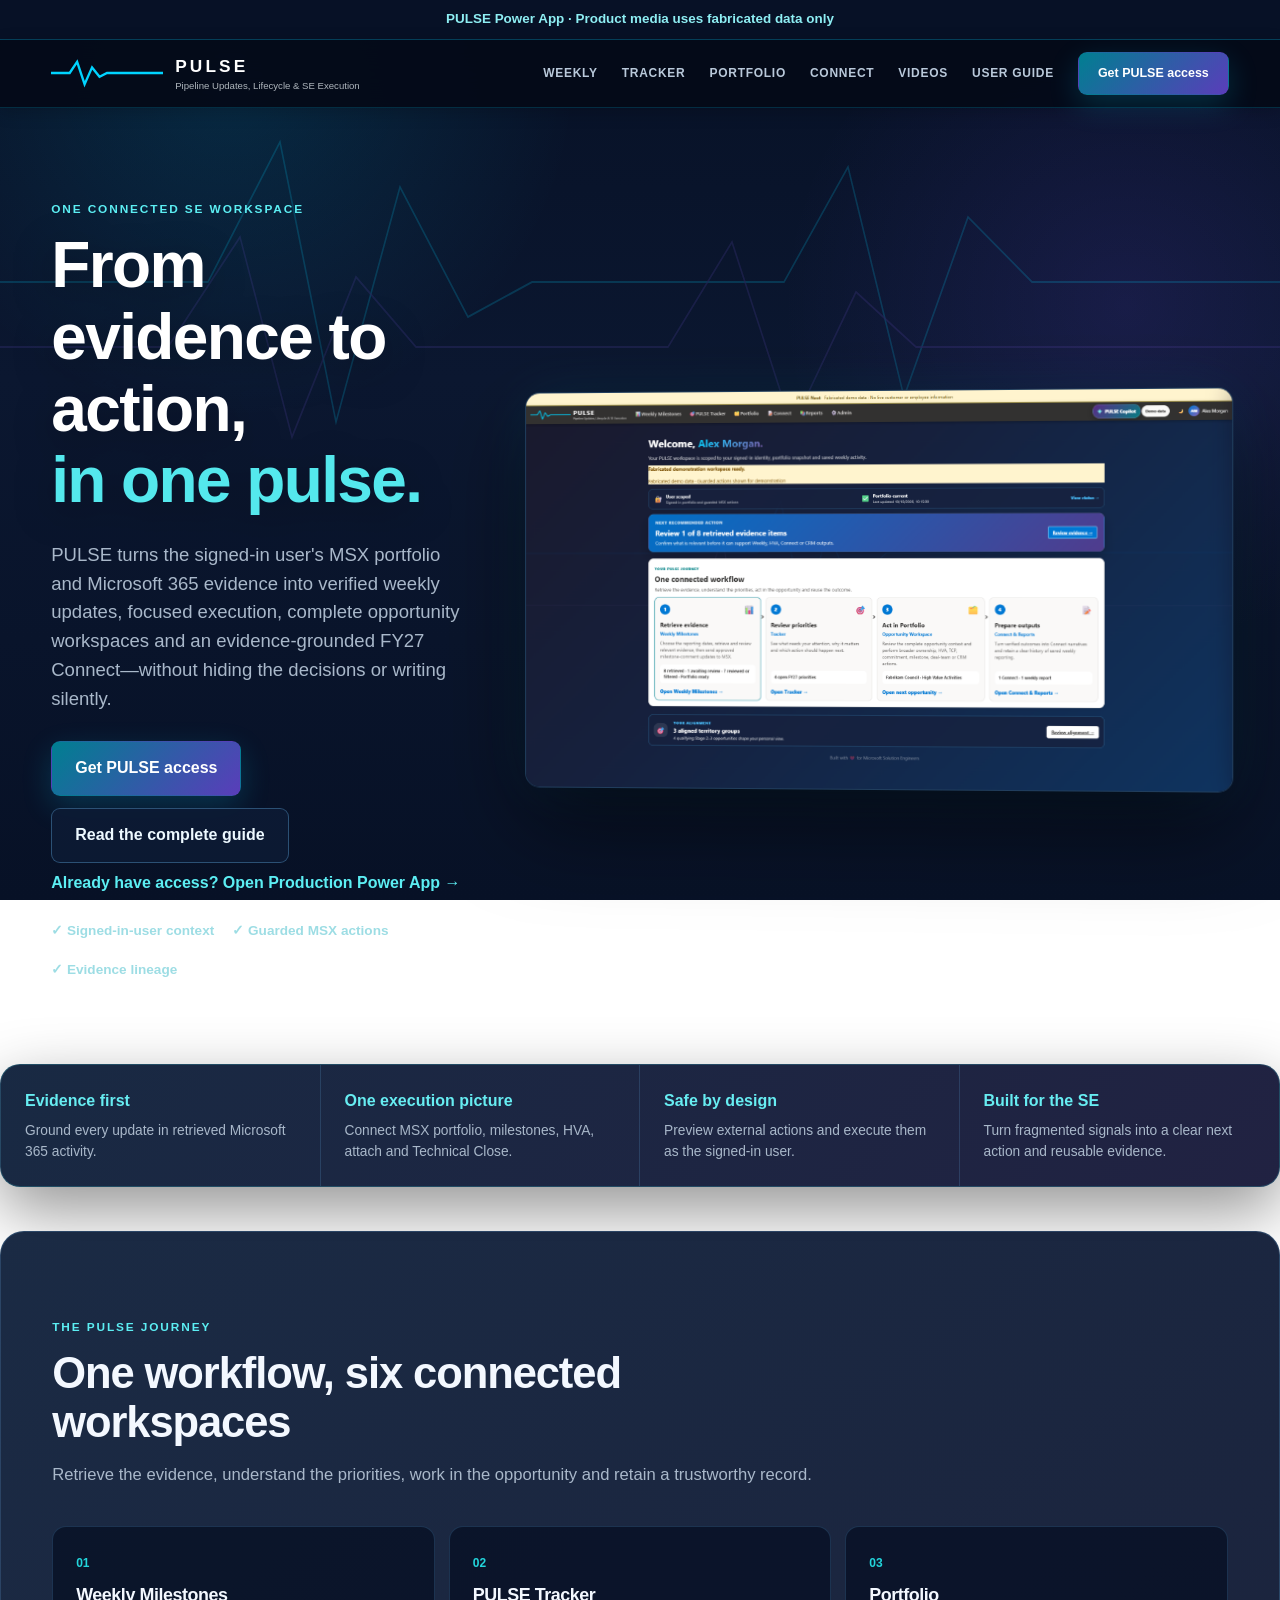
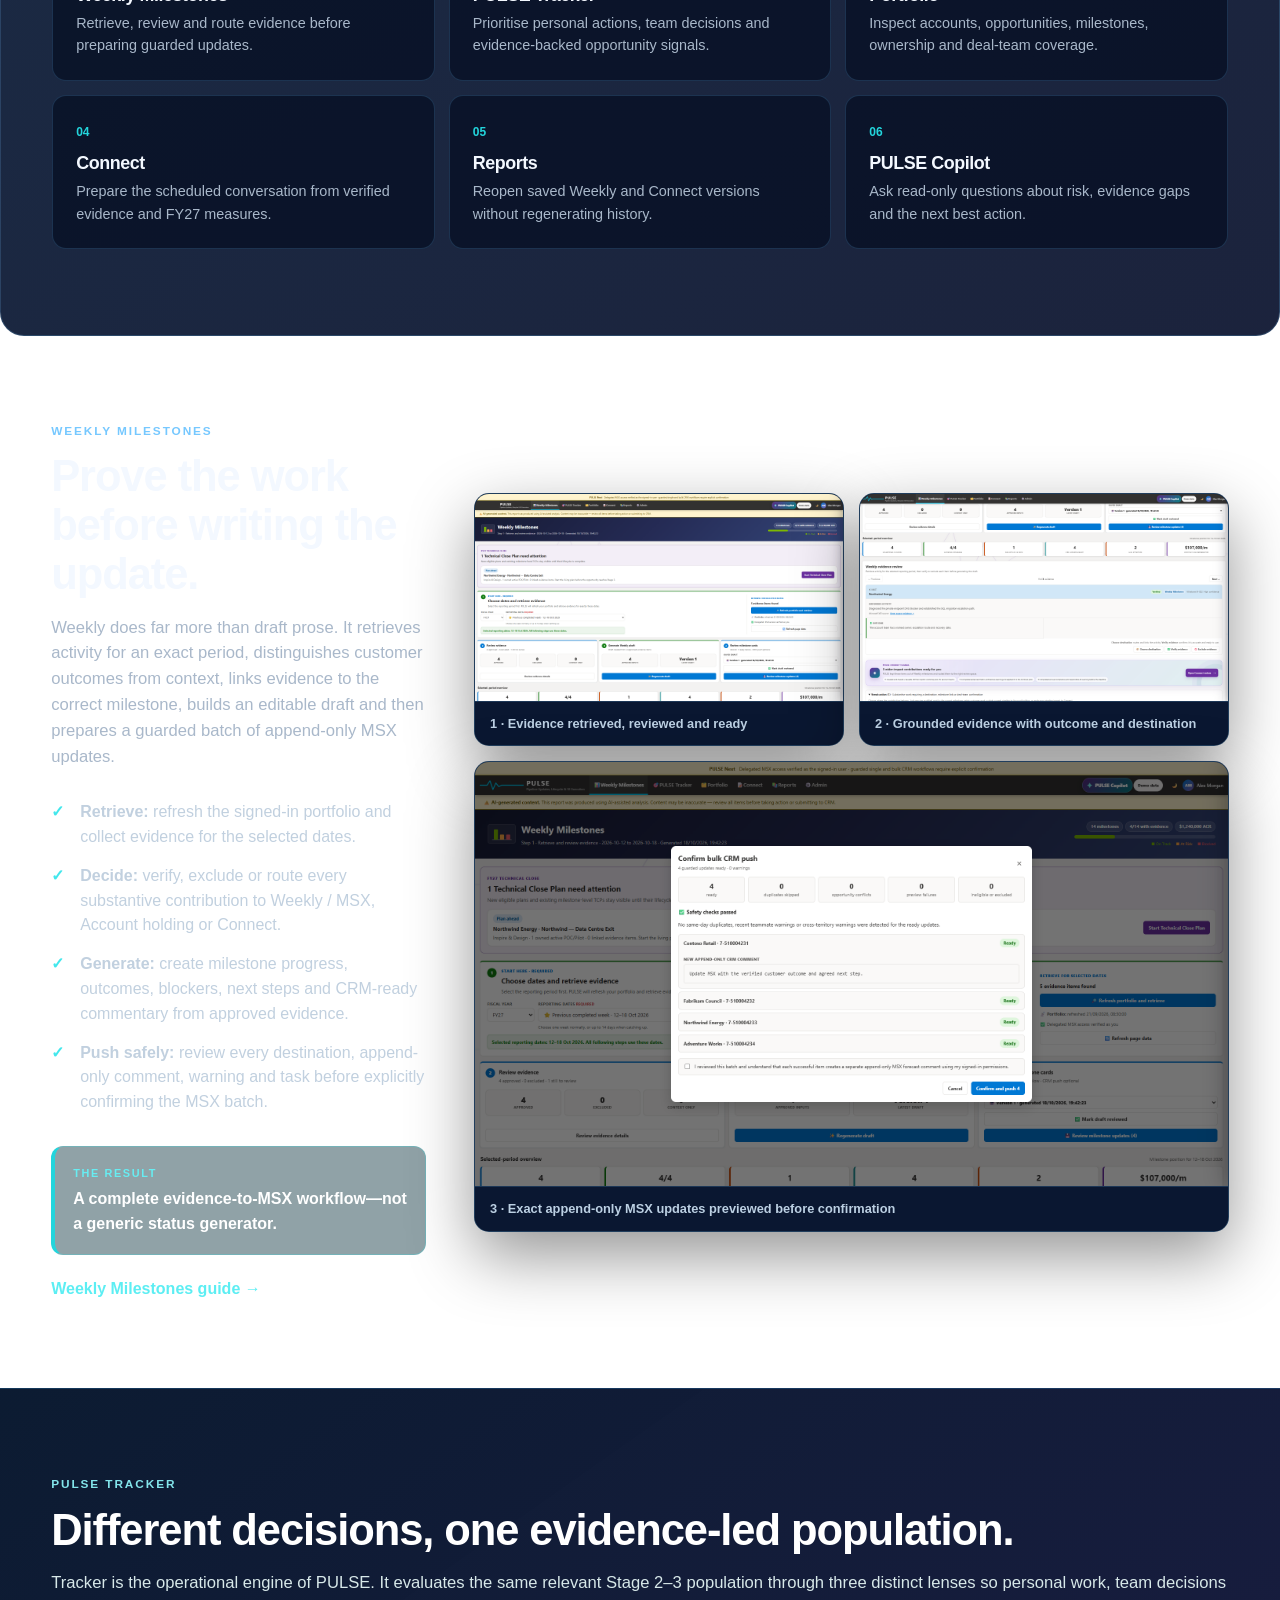
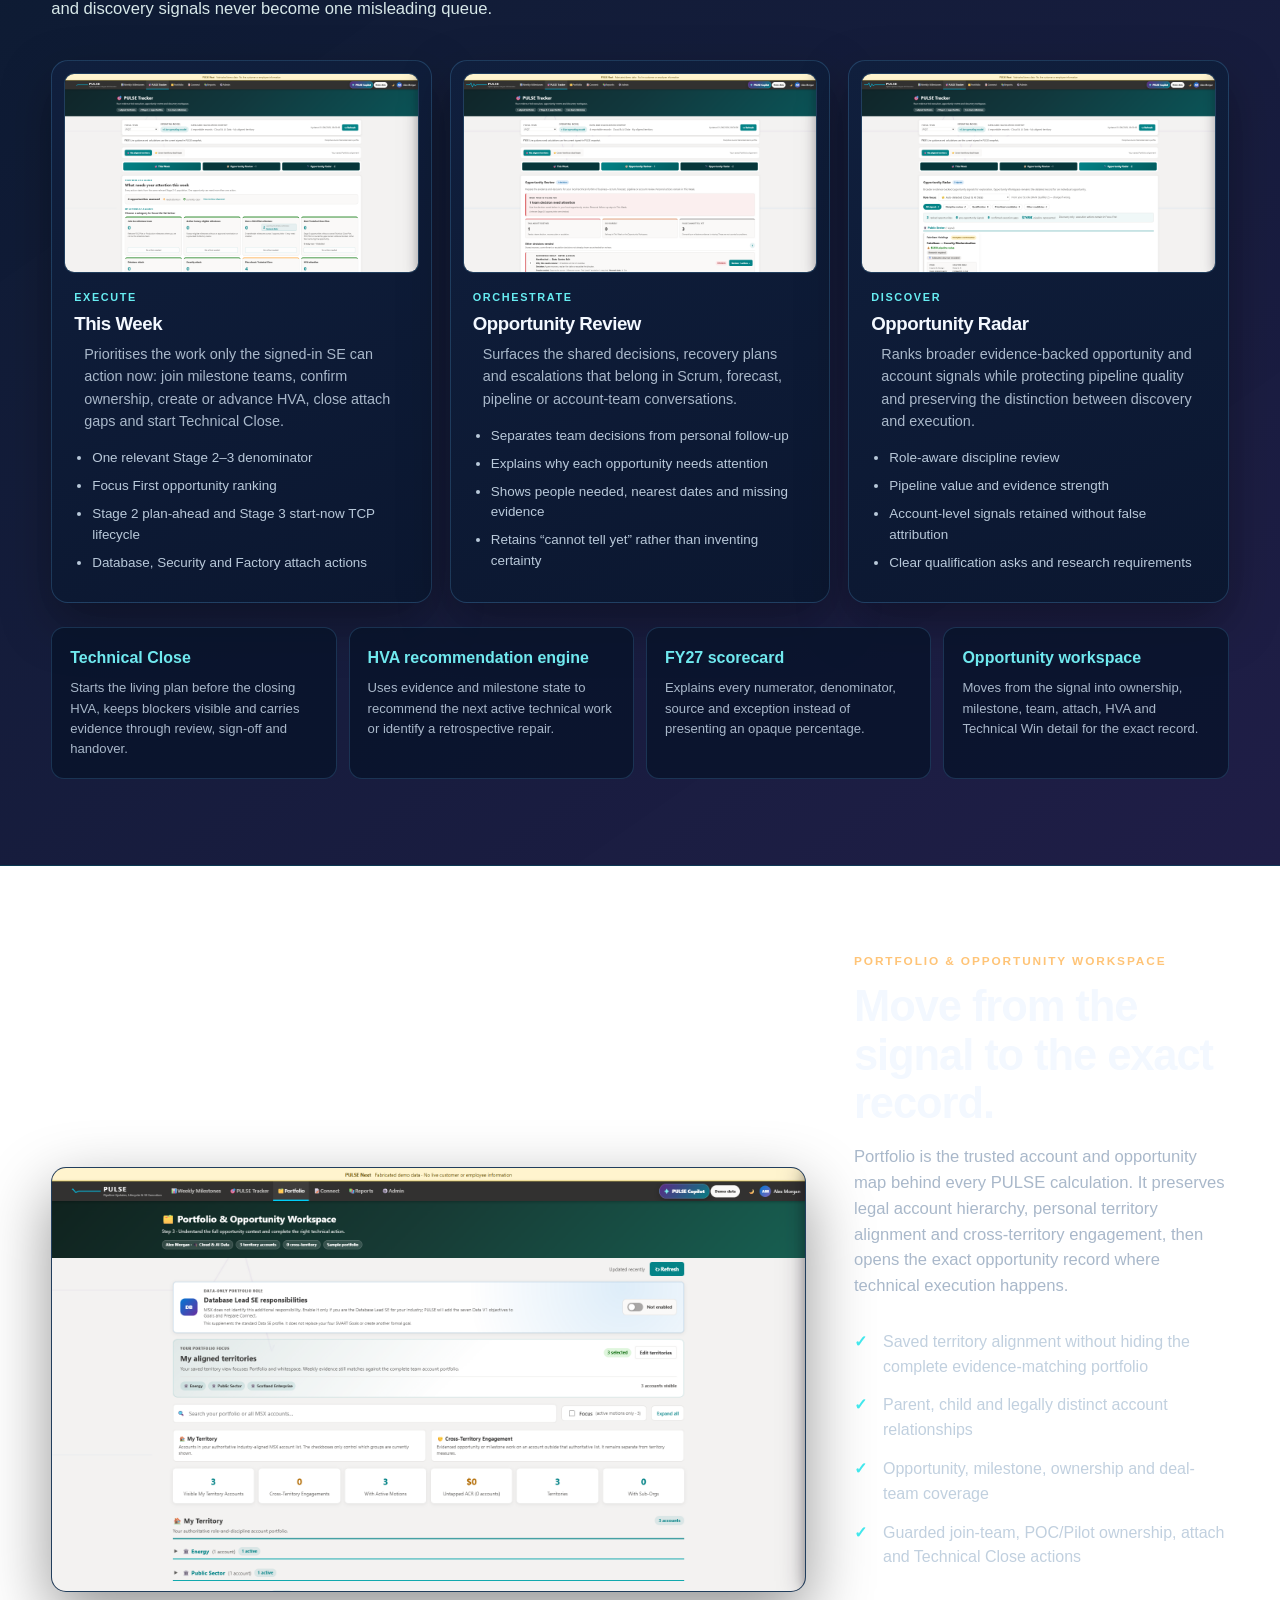
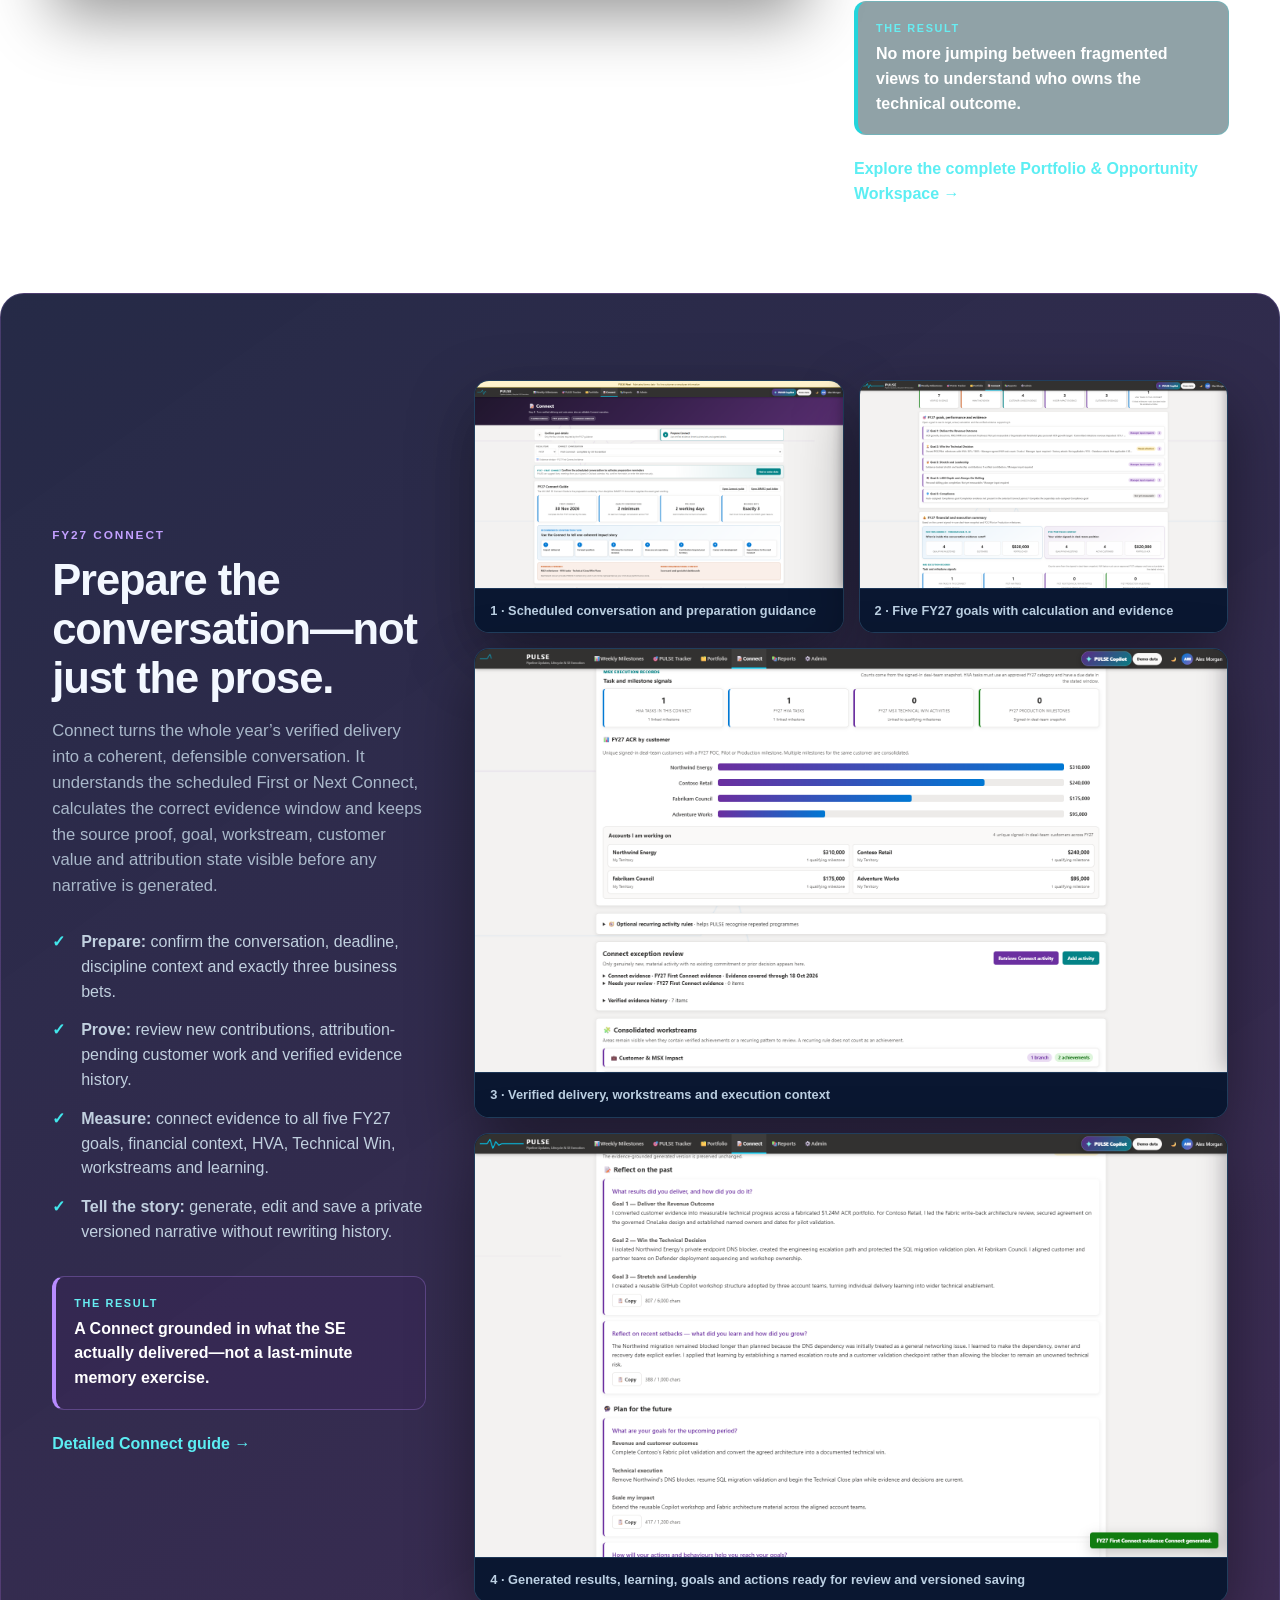
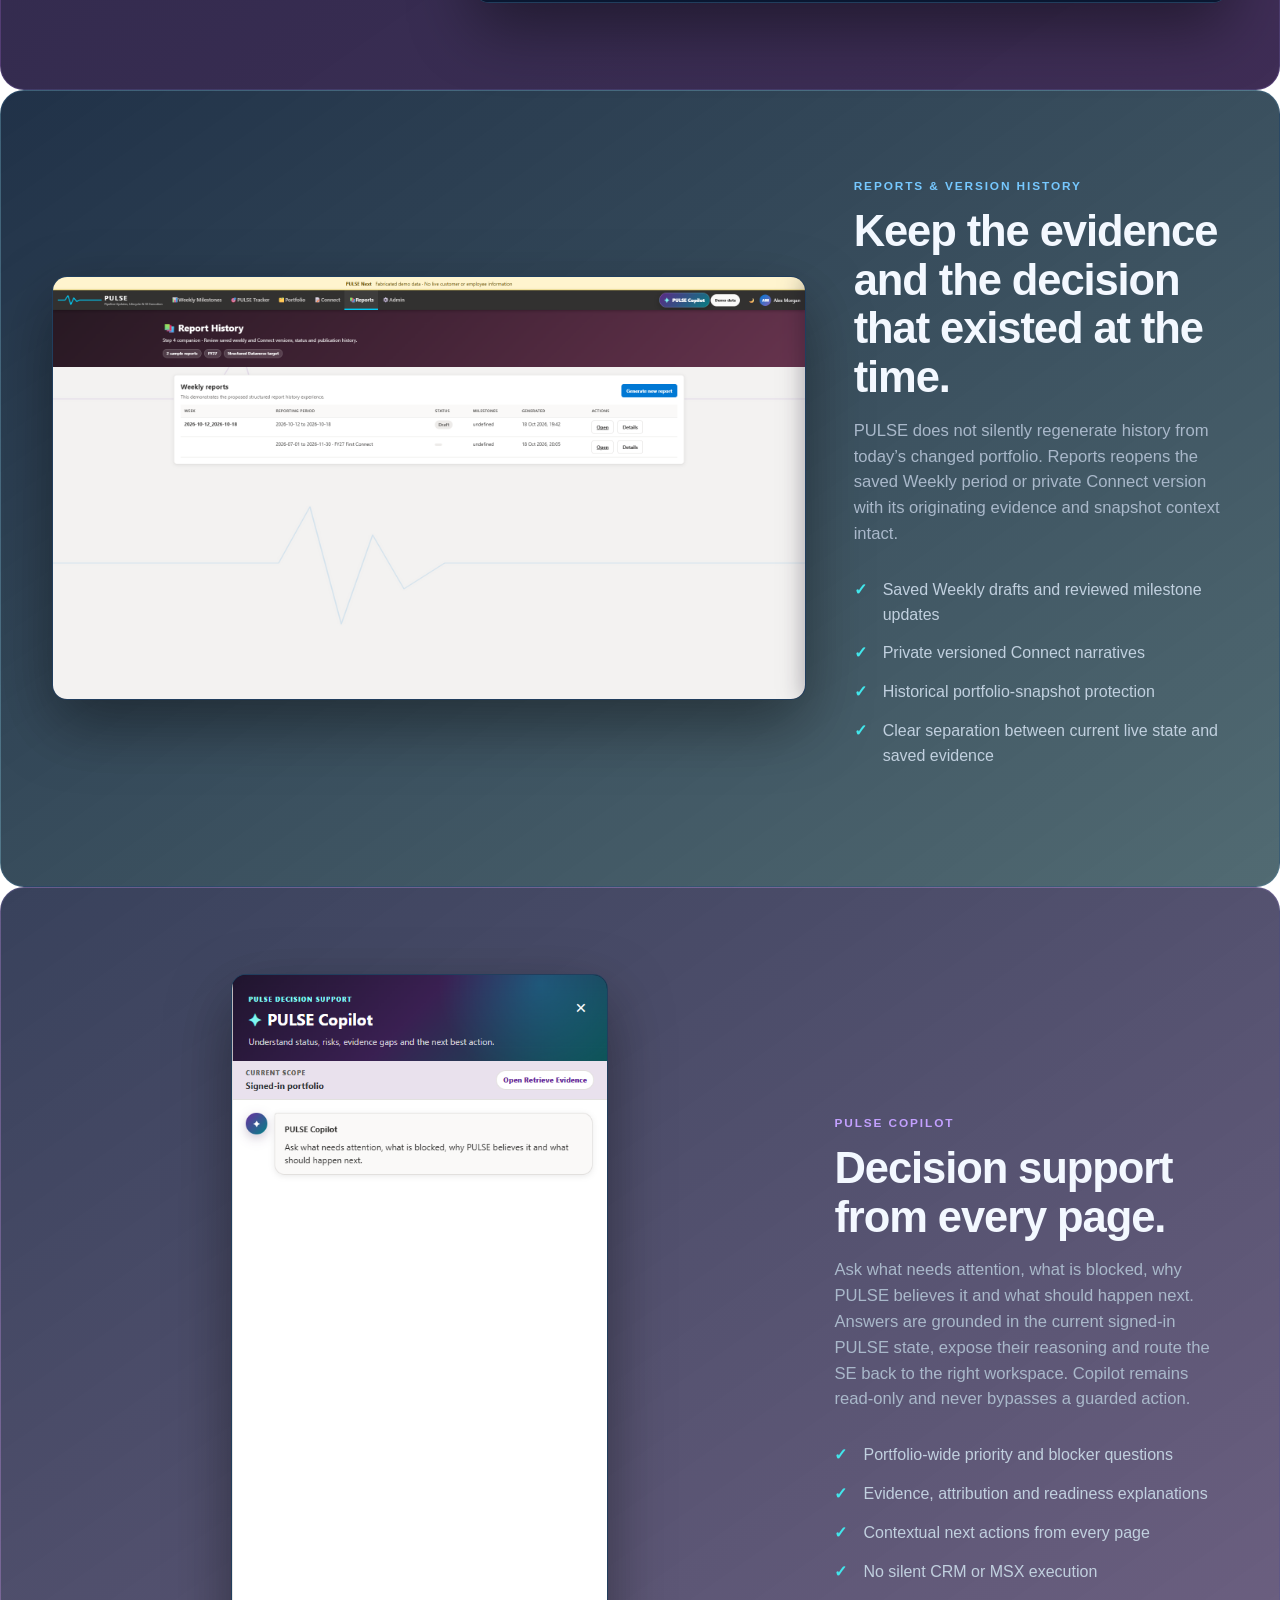
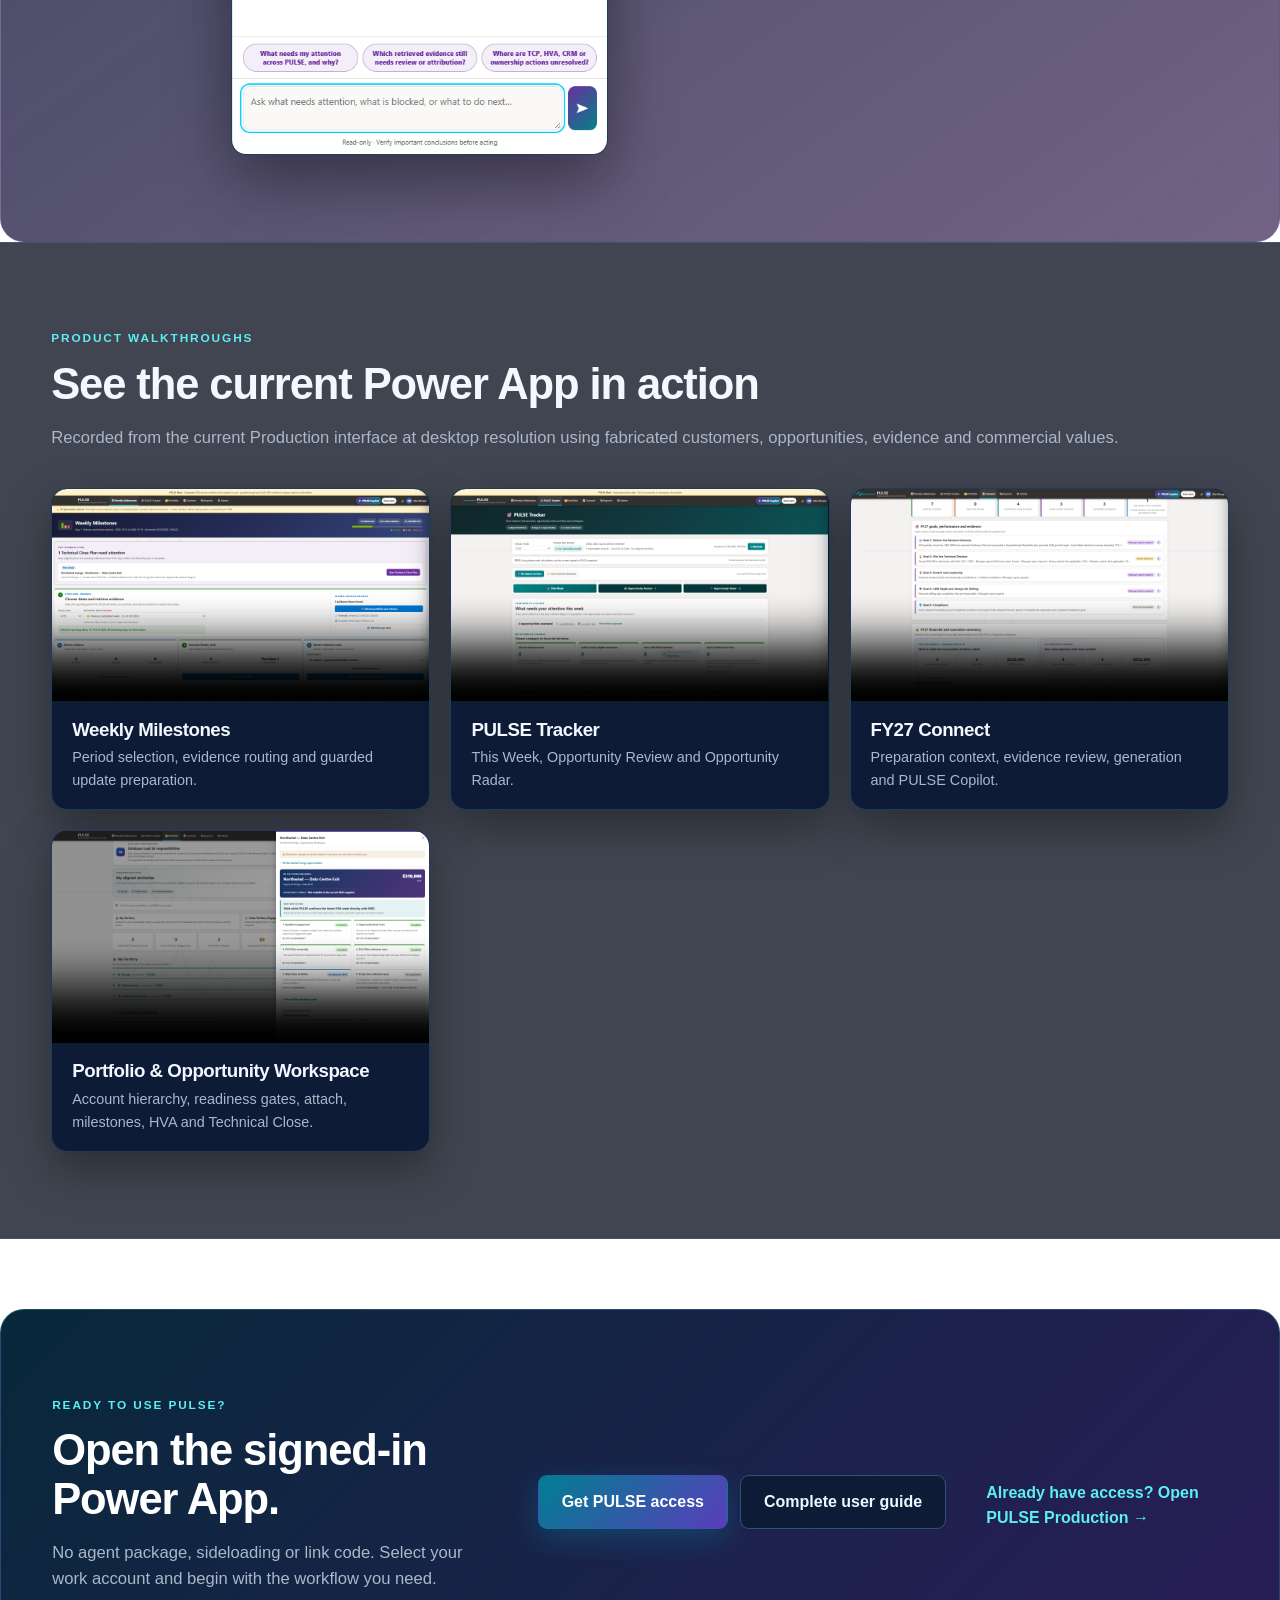
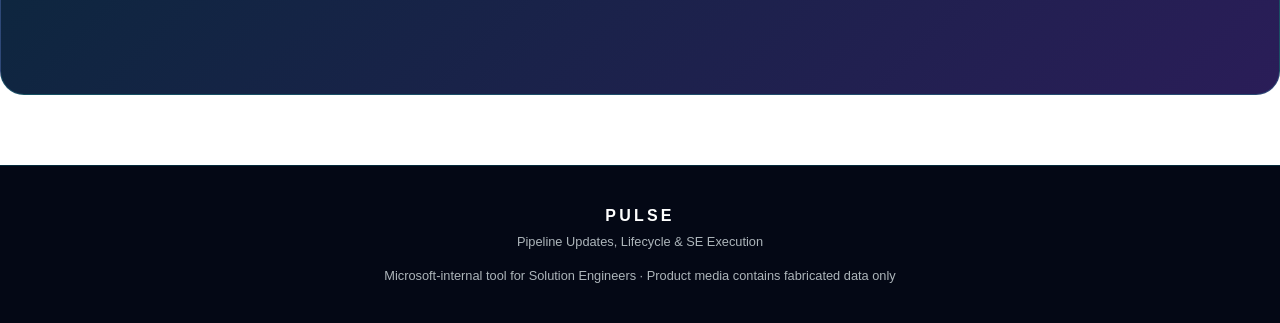
==== commit 01efd396: "Route PULSE entry points through My Access Co-authored-by: Copilot <223556219+Copilot@users.noreply." ====
--- a/index.html
+++ b/index.html
@@ -29,7 +29,7 @@
       <a href="#videos">VIDEOS</a>
       <a href="userguide.html">USER GUIDE</a>
     </nav>
-    <a class="btn btn-primary nav-cta" href="https://apps.powerapps.com/play/e/e039dcfb-b20b-e65f-ad57-d03475ca12a8/app/08a4dc36-cfad-464f-891b-8ad8db1c9adf?tenantId=72f988bf-86f1-41af-91ab-2d7cd011db47" target="_blank" rel="noopener">Open PULSE</a>
+    <a class="btn btn-primary nav-cta" href="https://myaccess.microsoft.com/@microsoft.onmicrosoft.com#/access-packages/0dbd2a71-1cb3-450d-a320-0b40c3ac8f8f" target="_blank" rel="noopener">Get PULSE access</a>
     <button class="nav-burger" id="navBurger" aria-label="Menu">☰</button>
   </header>
 
@@ -40,9 +40,10 @@
         <h1>From evidence to action, <span>in one pulse.</span></h1>
         <p>PULSE turns the signed-in user's MSX portfolio and Microsoft 365 evidence into verified weekly updates, focused execution, complete opportunity workspaces and an evidence-grounded FY27 Connect—without hiding the decisions or writing silently.</p>
         <div class="hero-actions">
-          <a class="btn btn-primary btn-large" href="https://apps.powerapps.com/play/e/e039dcfb-b20b-e65f-ad57-d03475ca12a8/app/08a4dc36-cfad-464f-891b-8ad8db1c9adf?tenantId=72f988bf-86f1-41af-91ab-2d7cd011db47" target="_blank" rel="noopener">Open Production Power App</a>
+          <a class="btn btn-primary btn-large" href="https://myaccess.microsoft.com/@microsoft.onmicrosoft.com#/access-packages/0dbd2a71-1cb3-450d-a320-0b40c3ac8f8f" target="_blank" rel="noopener">Get PULSE access</a>
           <a class="btn btn-secondary btn-large" href="userguide.html">Read the complete guide</a>
         </div>
+        <a class="text-link" href="https://apps.powerapps.com/play/e/e039dcfb-b20b-e65f-ad57-d03475ca12a8/app/08a4dc36-cfad-464f-891b-8ad8db1c9adf?tenantId=72f988bf-86f1-41af-91ab-2d7cd011db47" target="_blank" rel="noopener">Already have access? Open Production Power App →</a>
         <div class="trust-row">
           <span>✓ Signed-in-user context</span><span>✓ Guarded MSX actions</span><span>✓ Evidence lineage</span>
         </div>
@@ -221,9 +222,10 @@
         <p>No agent package, sideloading or link code. Select your work account and begin with the workflow you need.</p>
       </div>
       <div class="hero-actions">
-        <a class="btn btn-primary btn-large" href="https://apps.powerapps.com/play/e/e039dcfb-b20b-e65f-ad57-d03475ca12a8/app/08a4dc36-cfad-464f-891b-8ad8db1c9adf?tenantId=72f988bf-86f1-41af-91ab-2d7cd011db47" target="_blank" rel="noopener">Open PULSE</a>
+        <a class="btn btn-primary btn-large" href="https://myaccess.microsoft.com/@microsoft.onmicrosoft.com#/access-packages/0dbd2a71-1cb3-450d-a320-0b40c3ac8f8f" target="_blank" rel="noopener">Get PULSE access</a>
         <a class="btn btn-secondary btn-large" href="userguide.html">Complete user guide</a>
       </div>
+      <a class="text-link" href="https://apps.powerapps.com/play/e/e039dcfb-b20b-e65f-ad57-d03475ca12a8/app/08a4dc36-cfad-464f-891b-8ad8db1c9adf?tenantId=72f988bf-86f1-41af-91ab-2d7cd011db47" target="_blank" rel="noopener">Already have access? Open PULSE Production →</a>
     </section>
   </main>
 
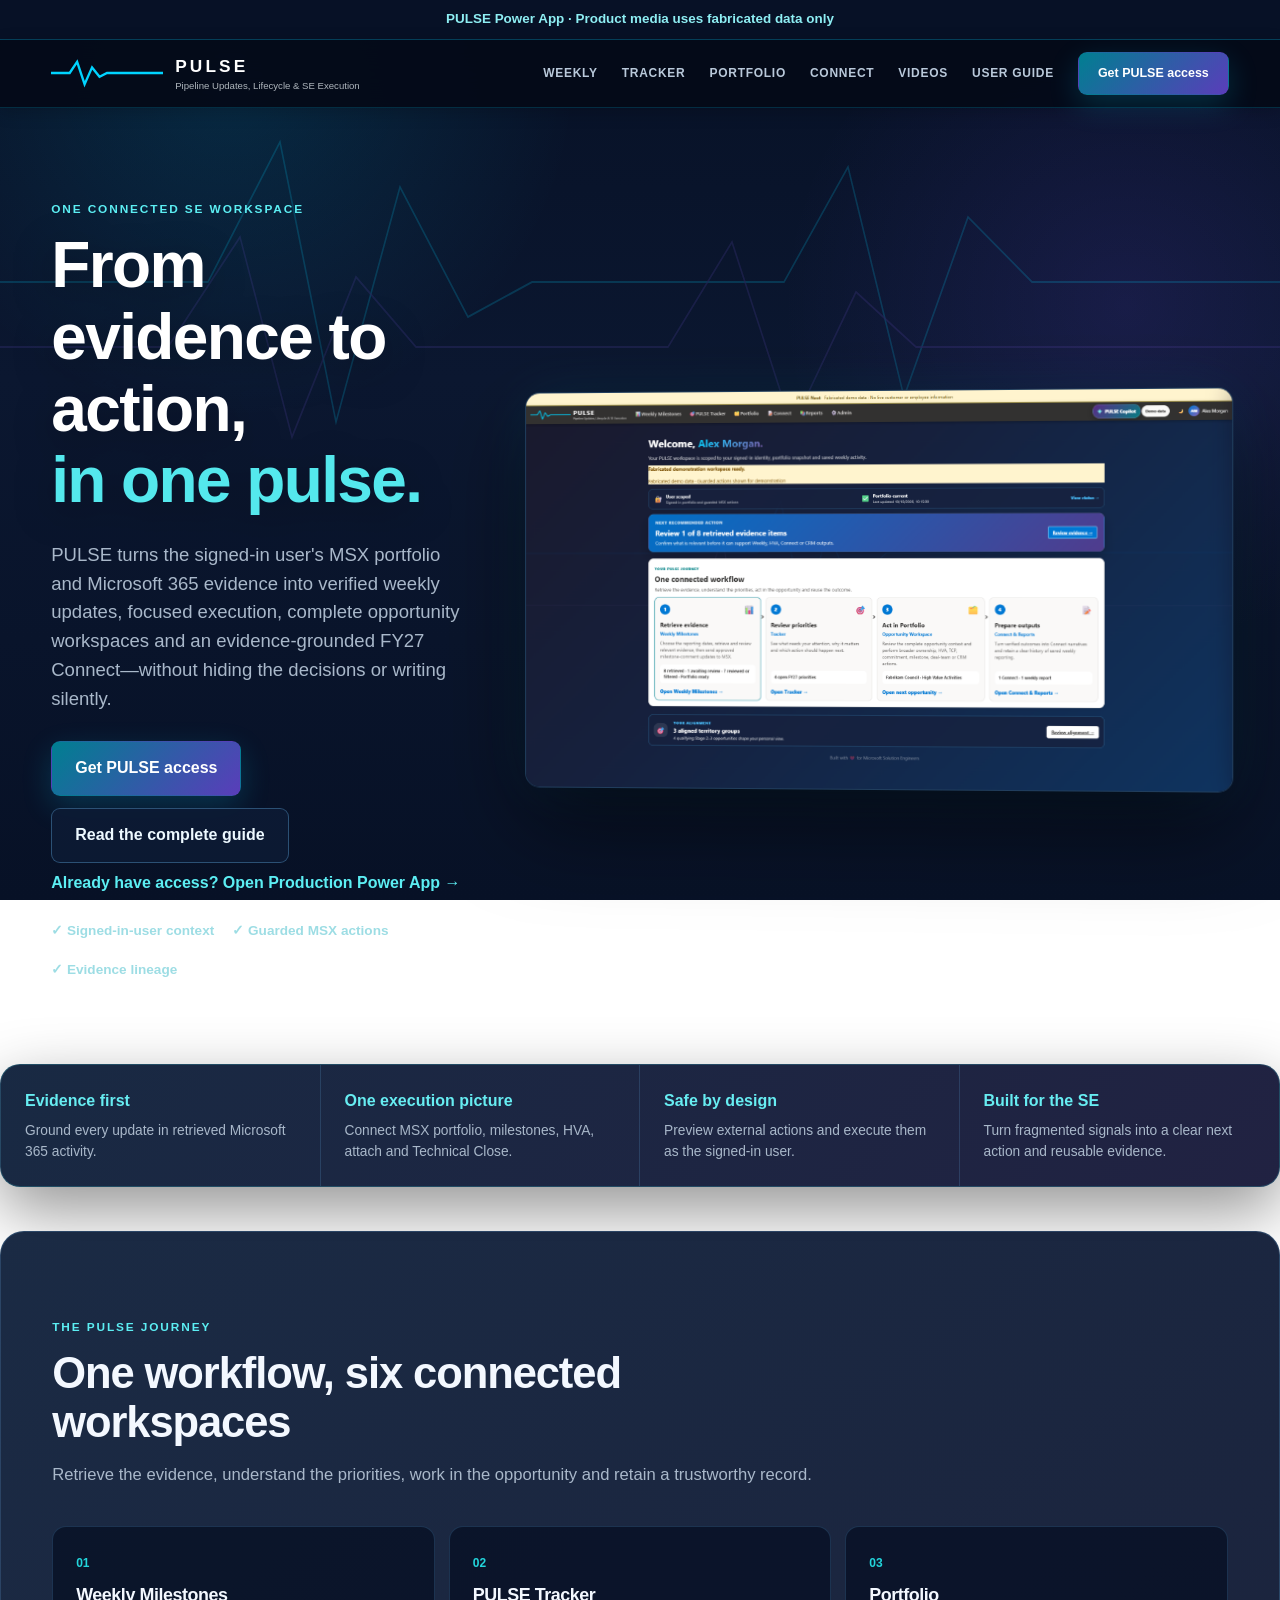
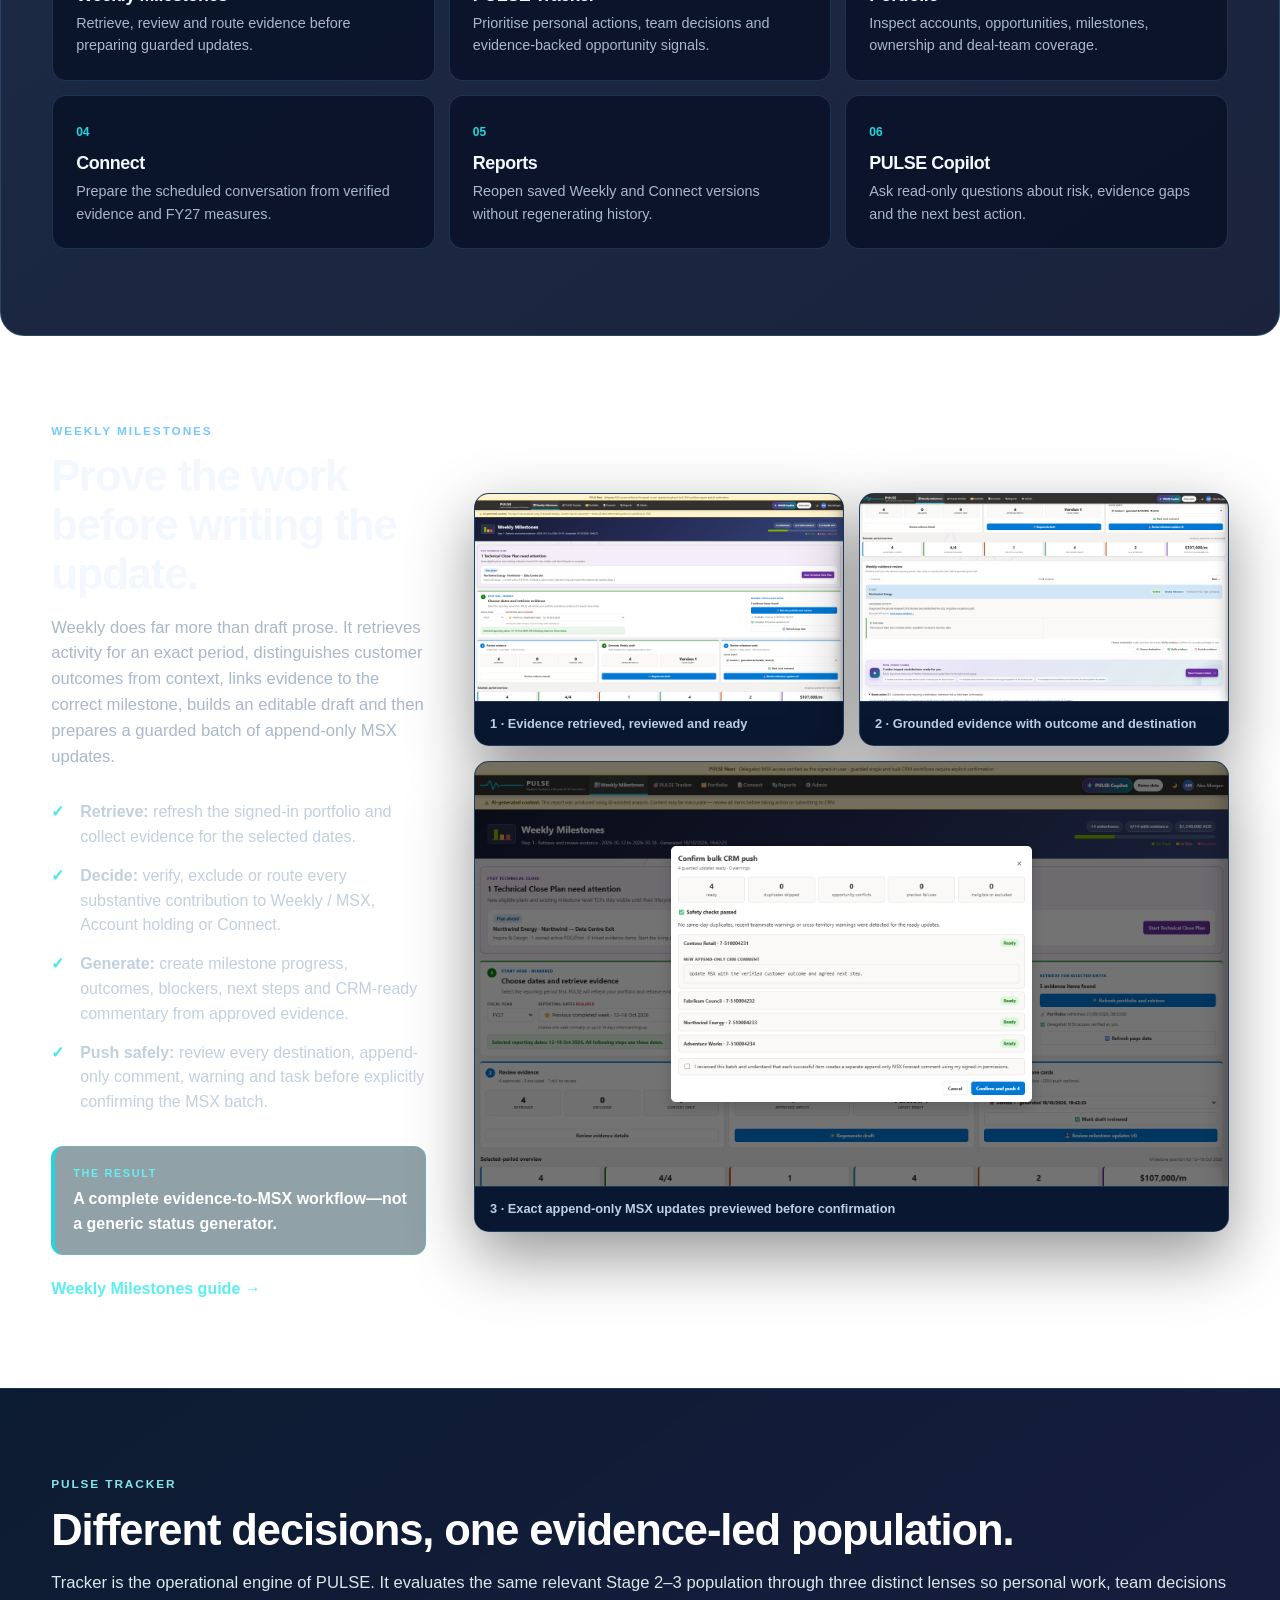
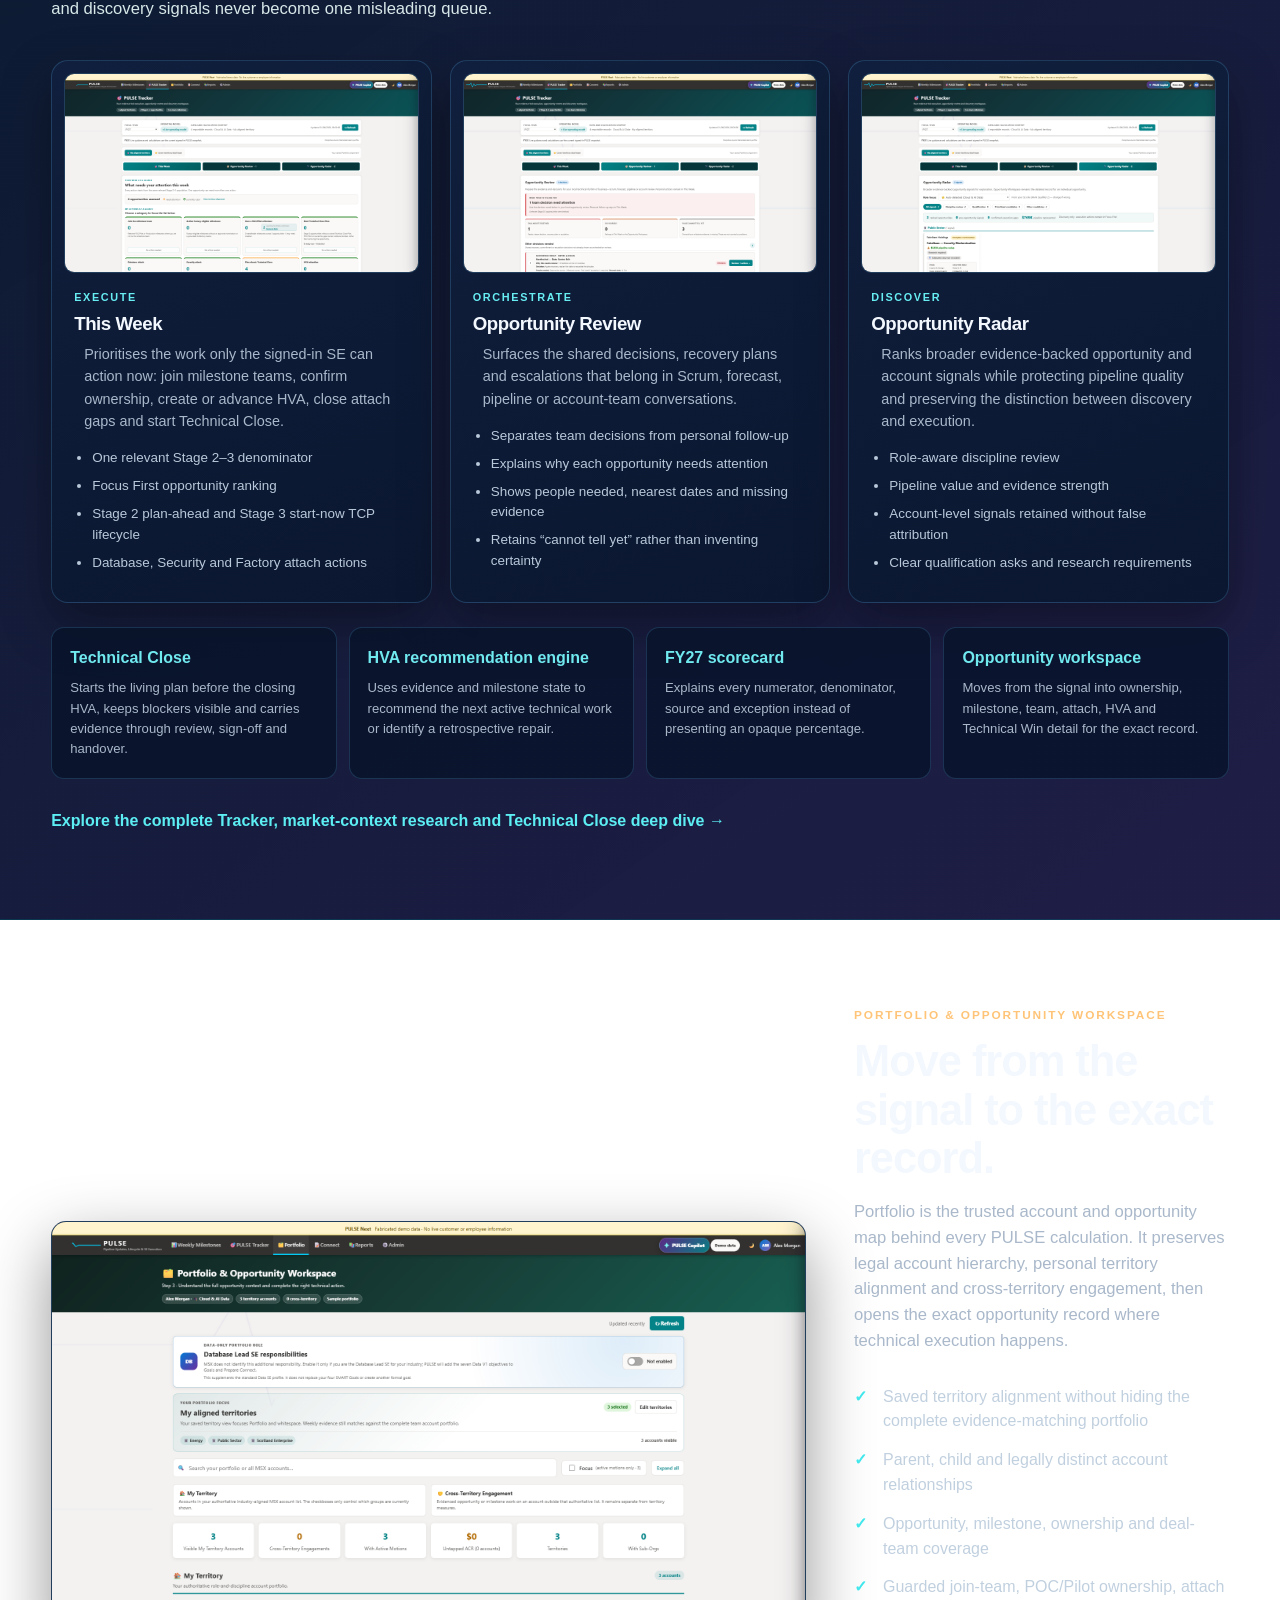
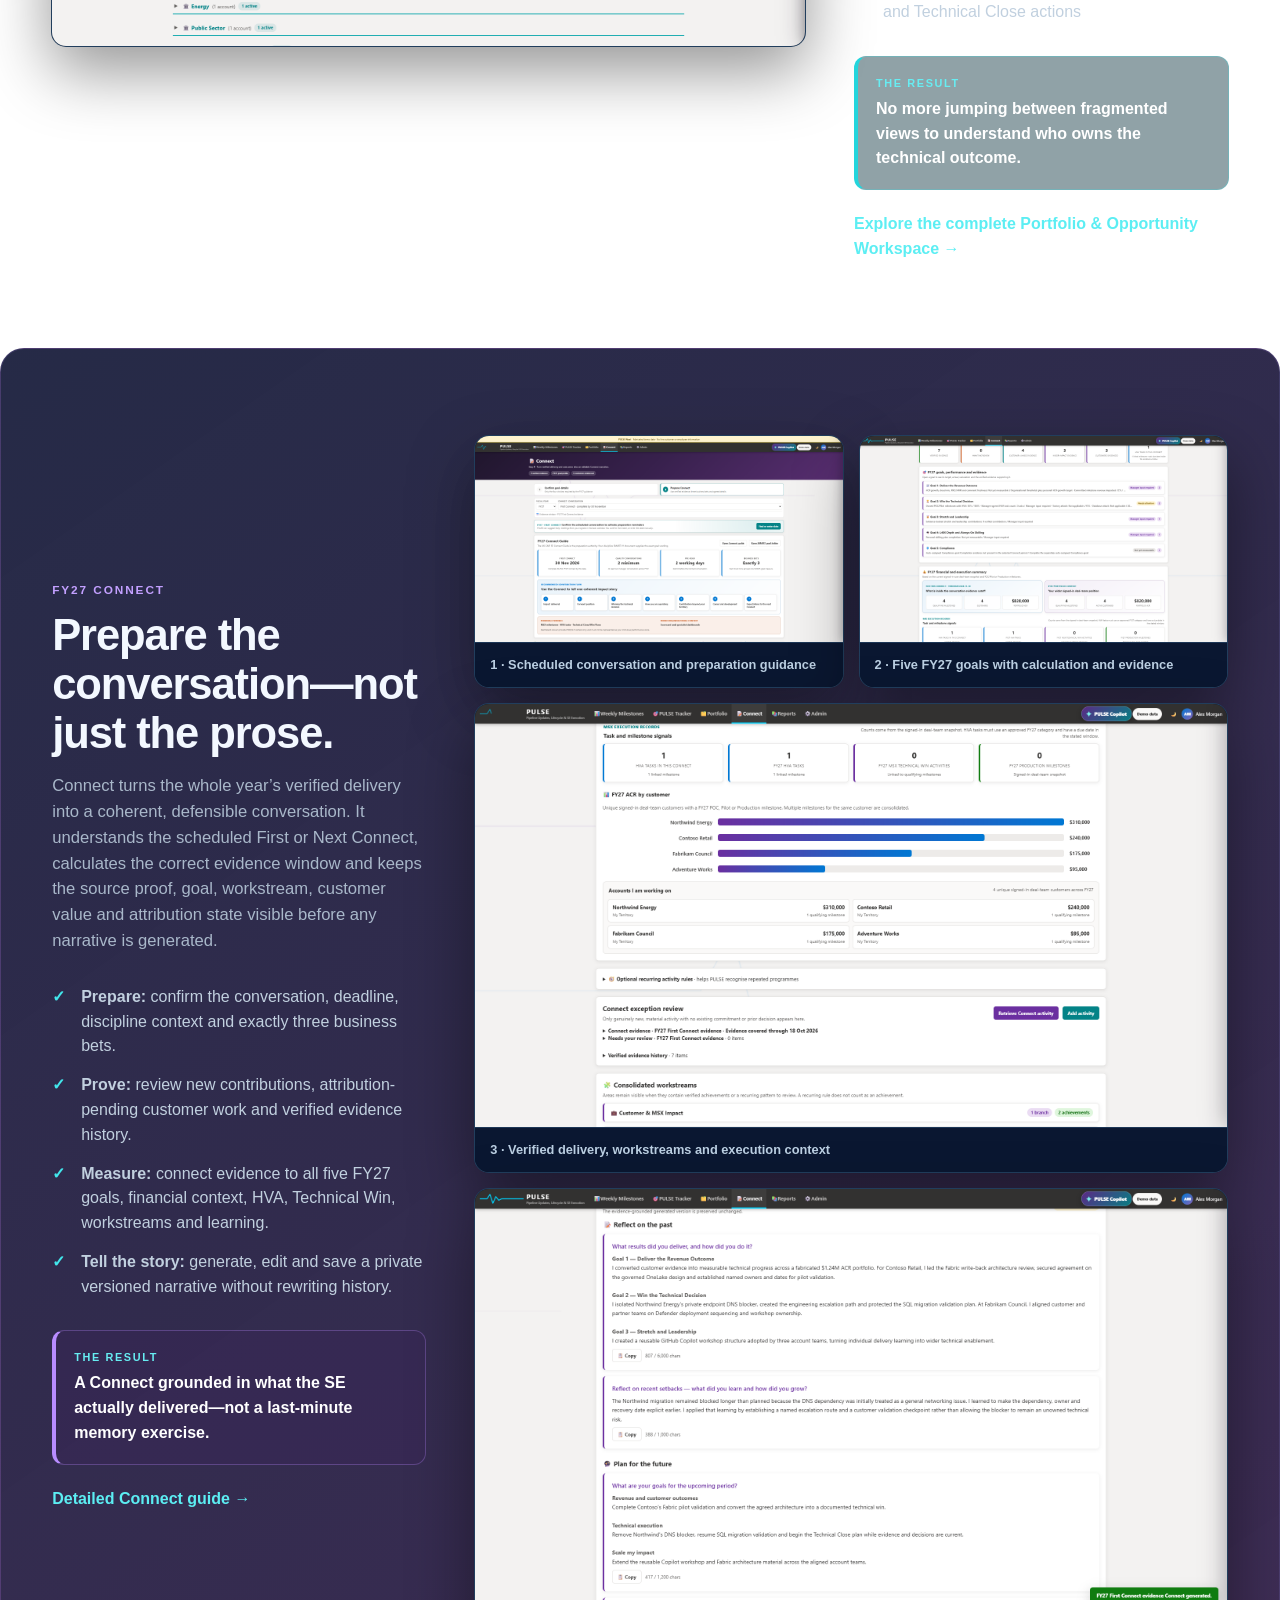
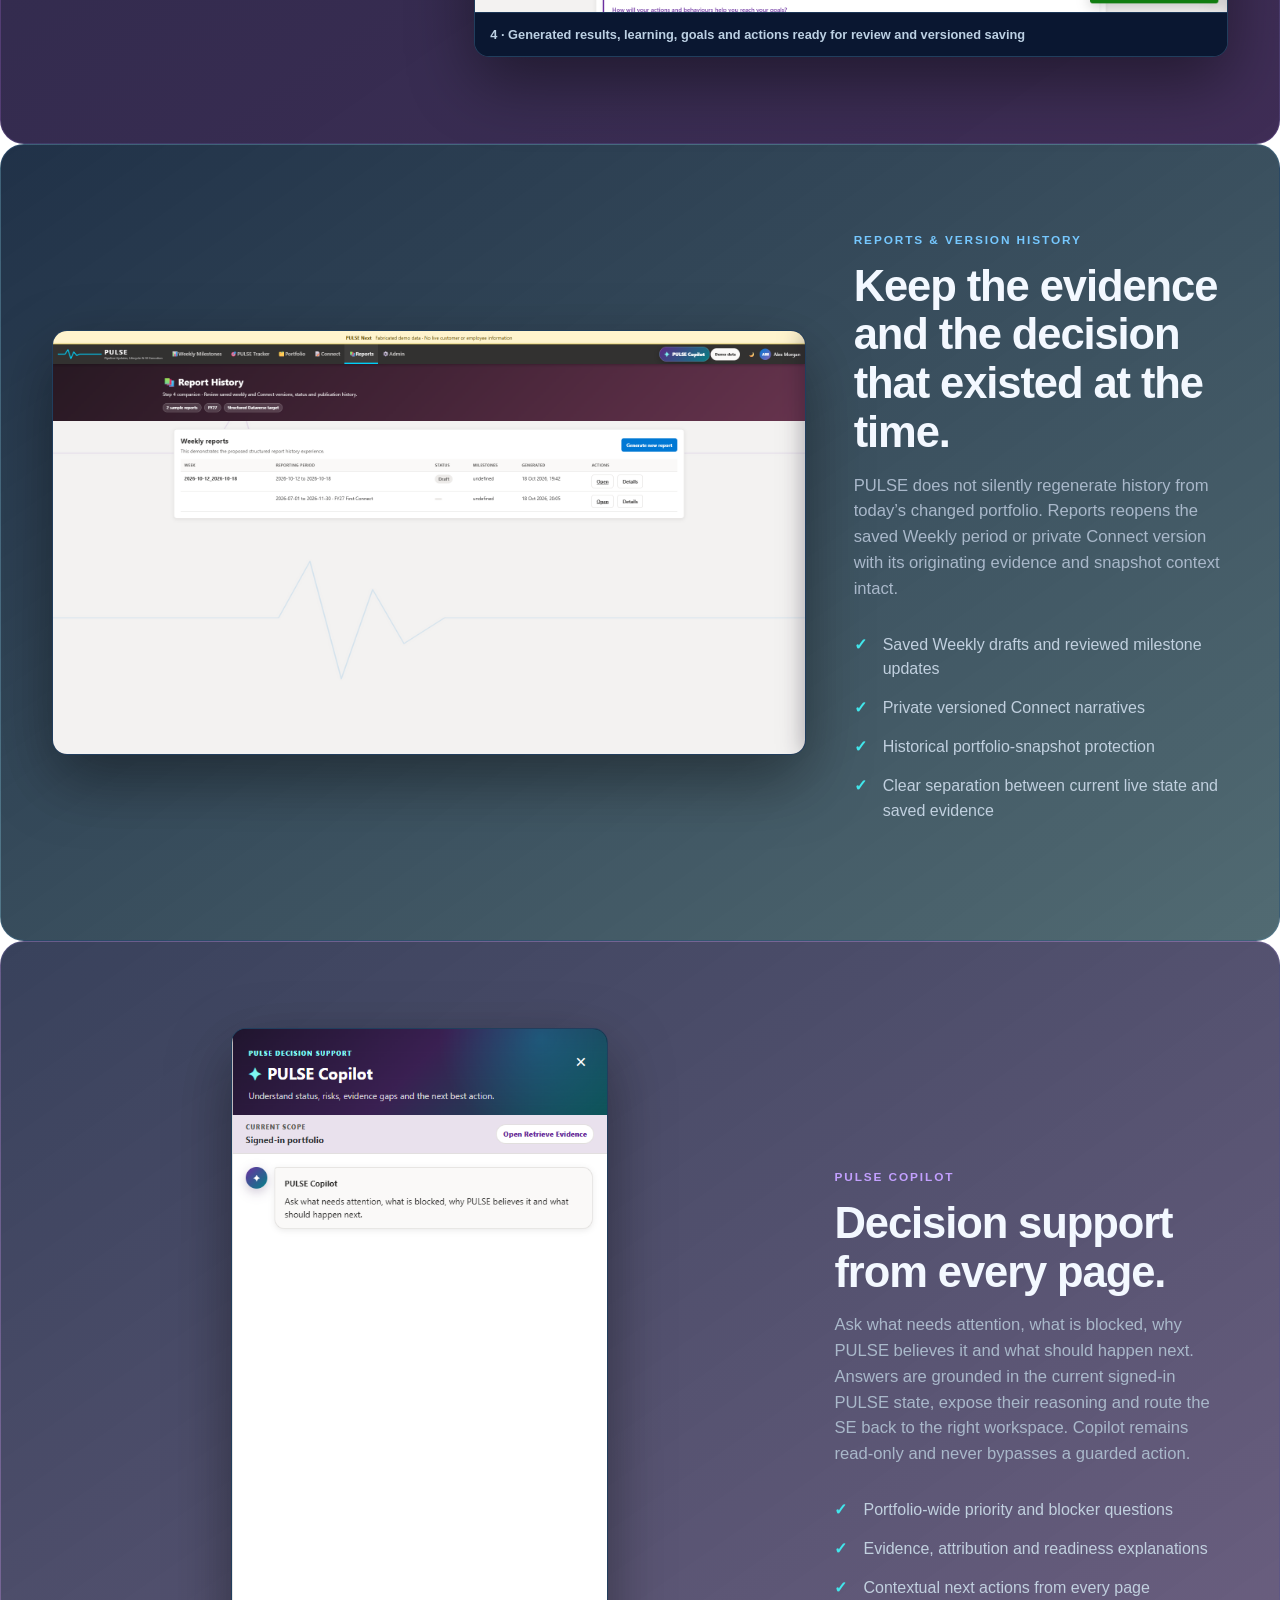
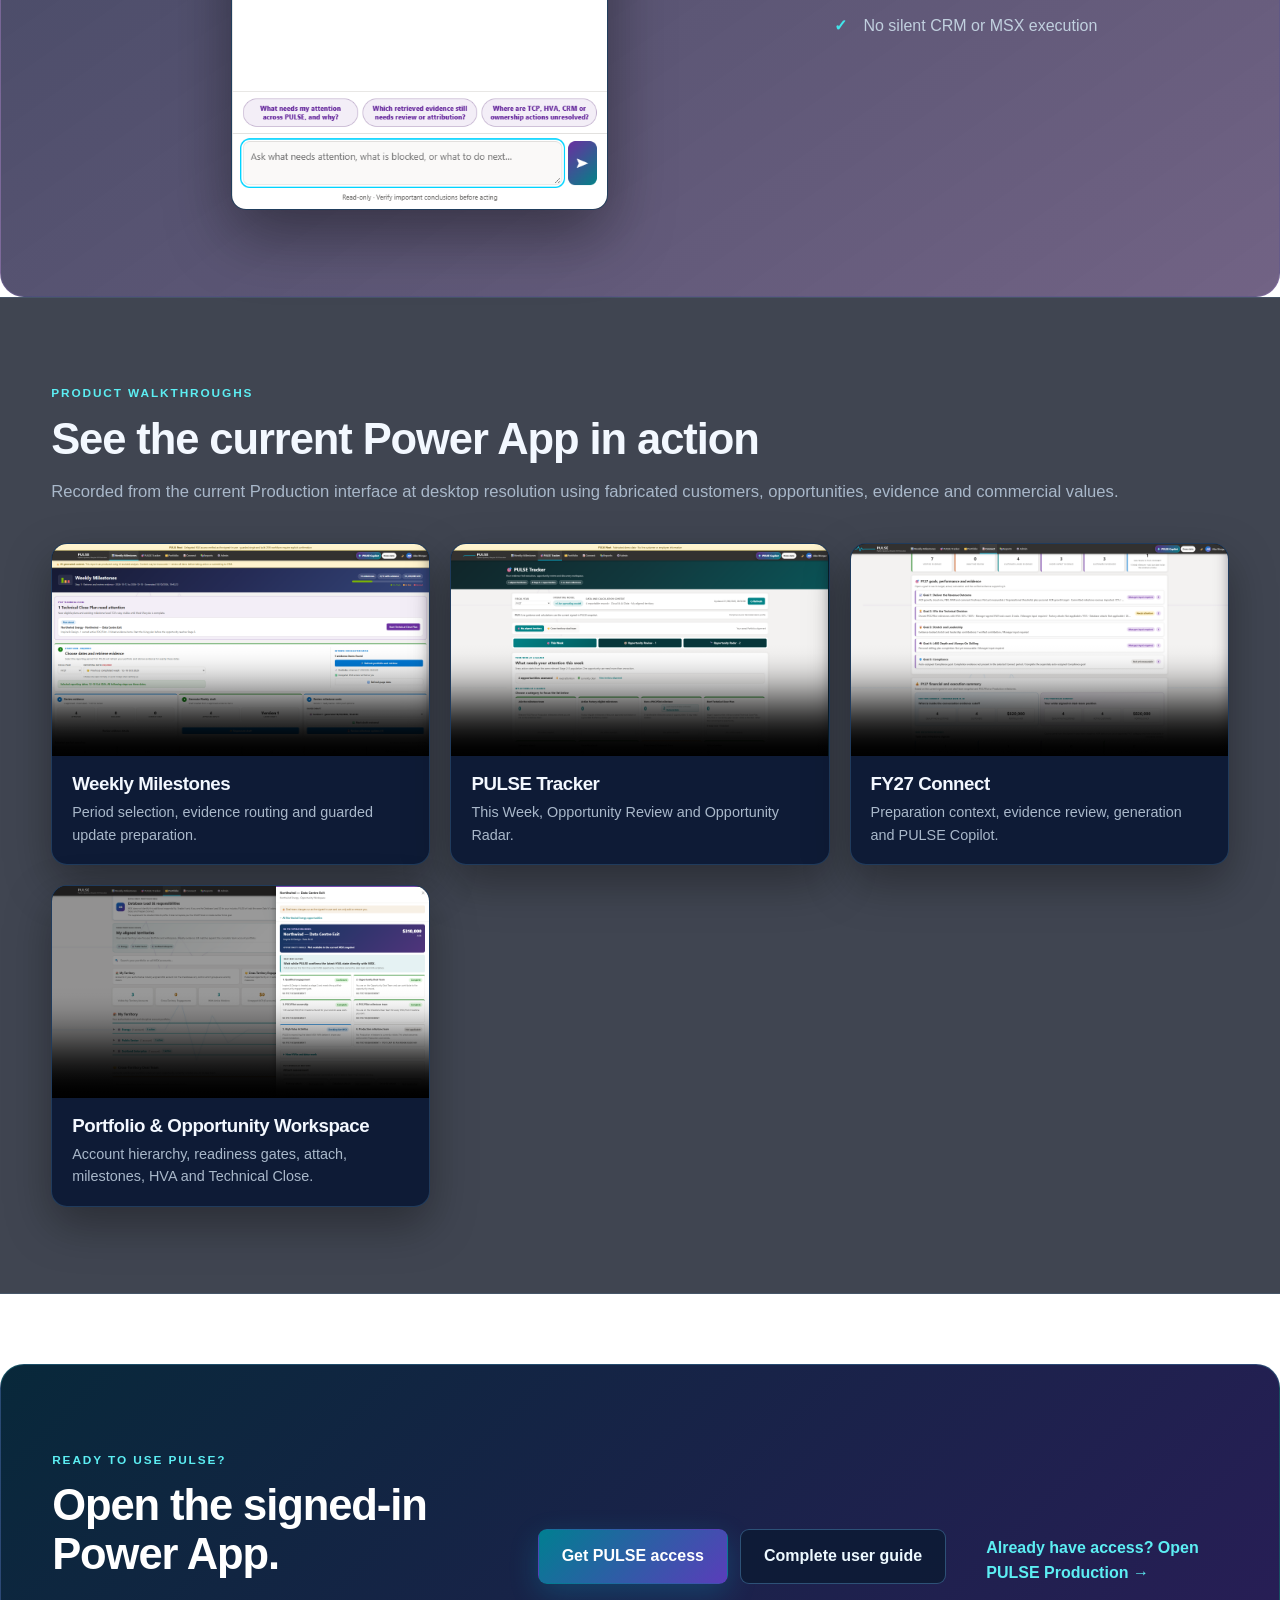
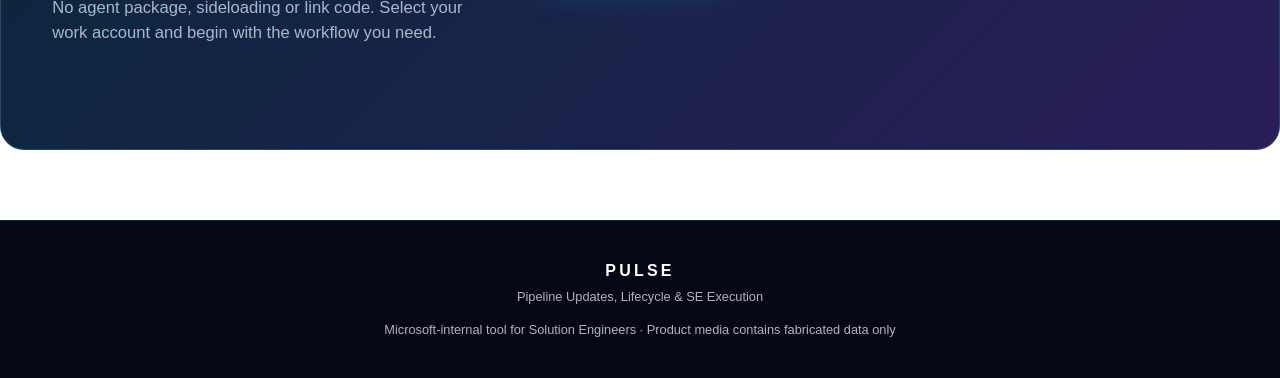
==== commit c4be952b: "Expand Tracker and Technical Close guidance Co-authored-by: Copilot <223556219+Copilot@users.noreply" ====
--- a/index.html
+++ b/index.html
@@ -123,6 +123,7 @@
         <article><b>FY27 scorecard</b><span>Explains every numerator, denominator, source and exception instead of presenting an opaque percentage.</span></article>
         <article><b>Opportunity workspace</b><span>Moves from the signal into ownership, milestone, team, attach, HVA and Technical Win detail for the exact record.</span></article>
       </div>
+      <p style="max-width:1280px;margin:22px auto 0;"><a class="text-link" href="tracker.html">Explore the complete Tracker, market-context research and Technical Close deep dive →</a></p>
     </section>
 
     <section class="feature section reverse" id="portfolio">
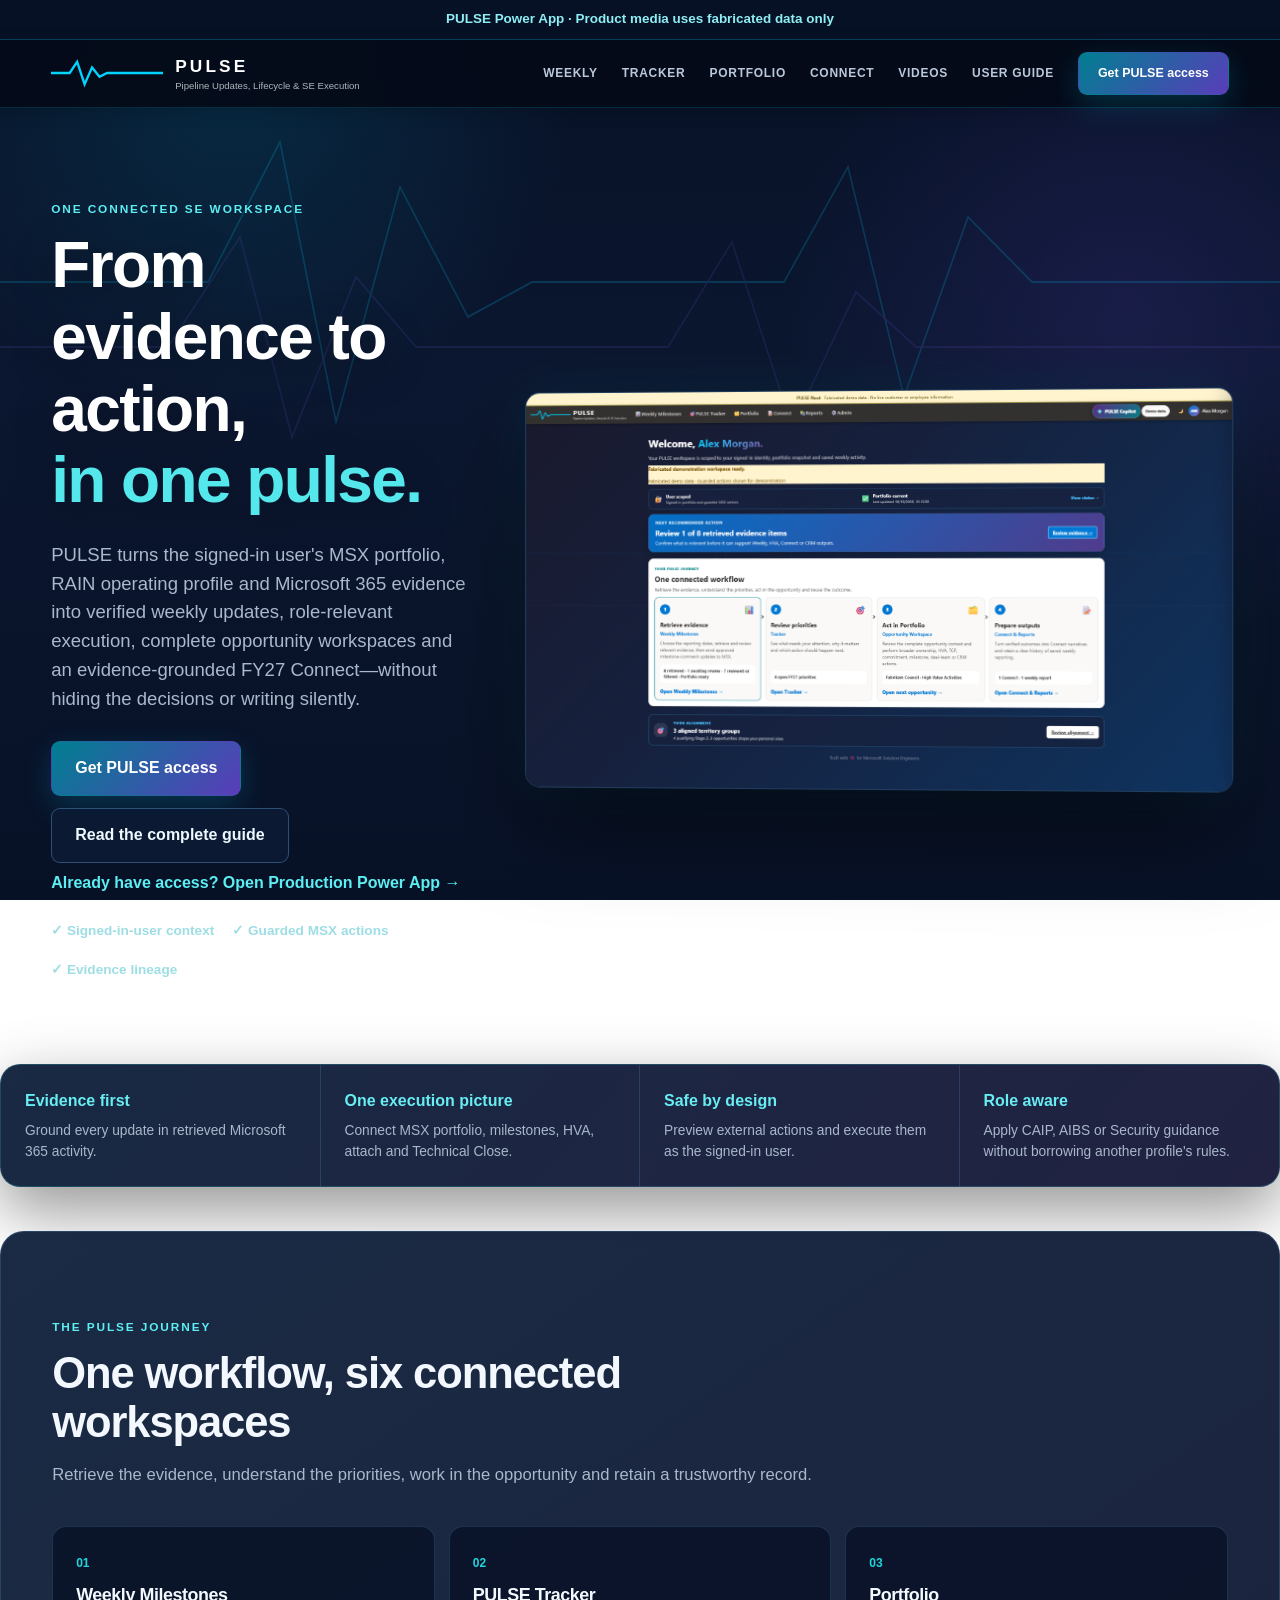
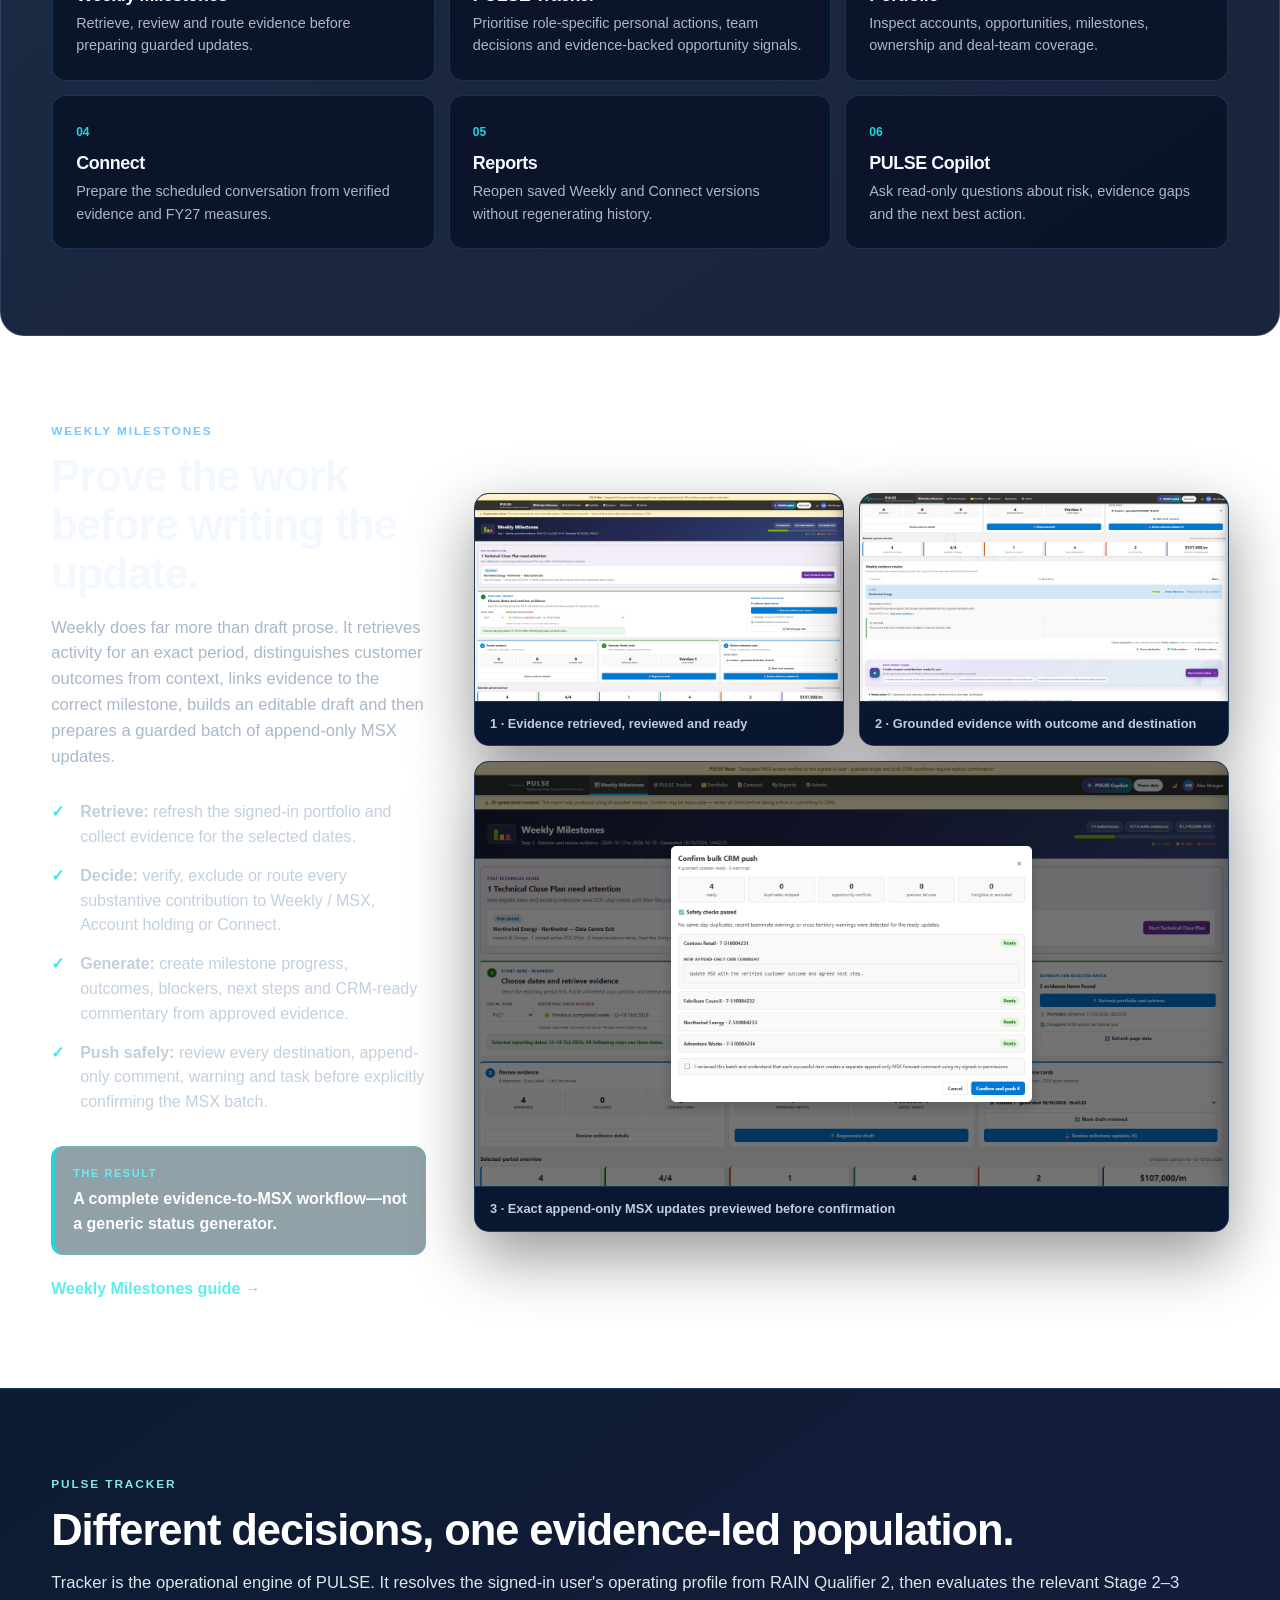
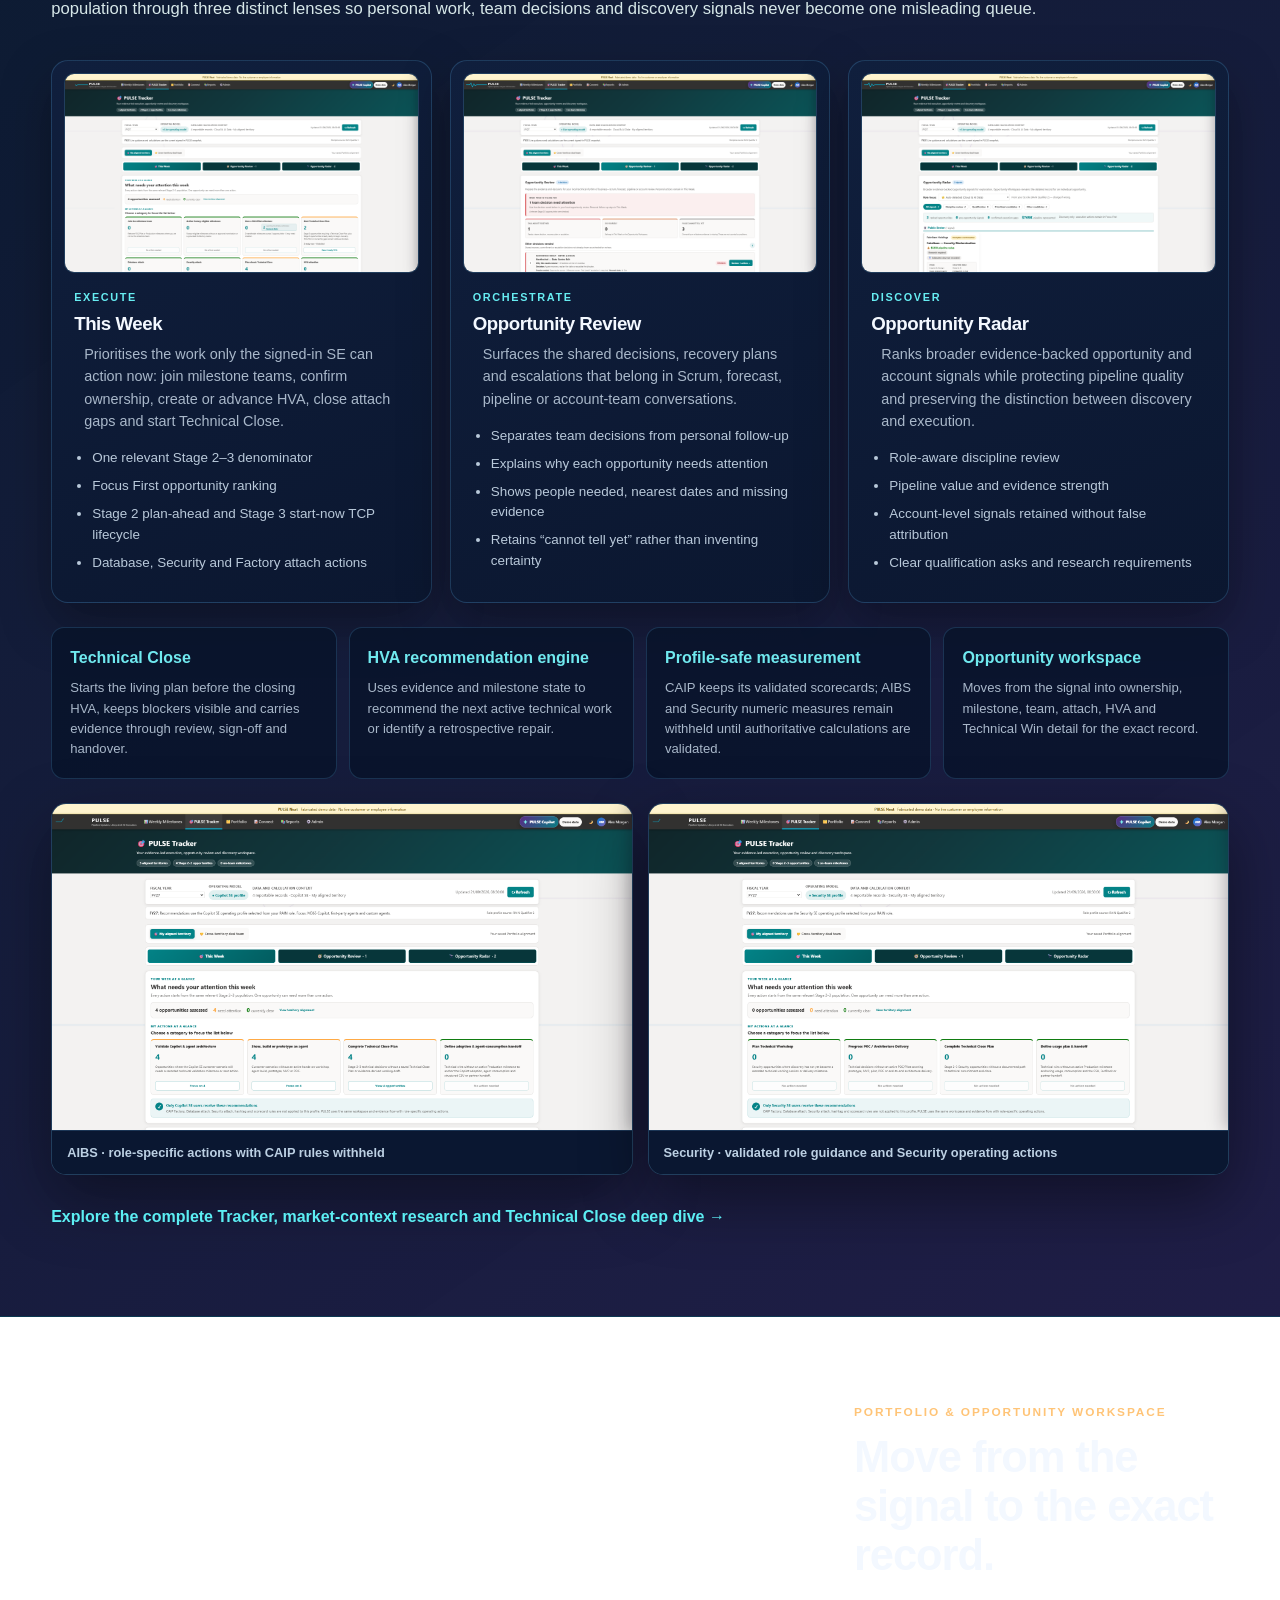
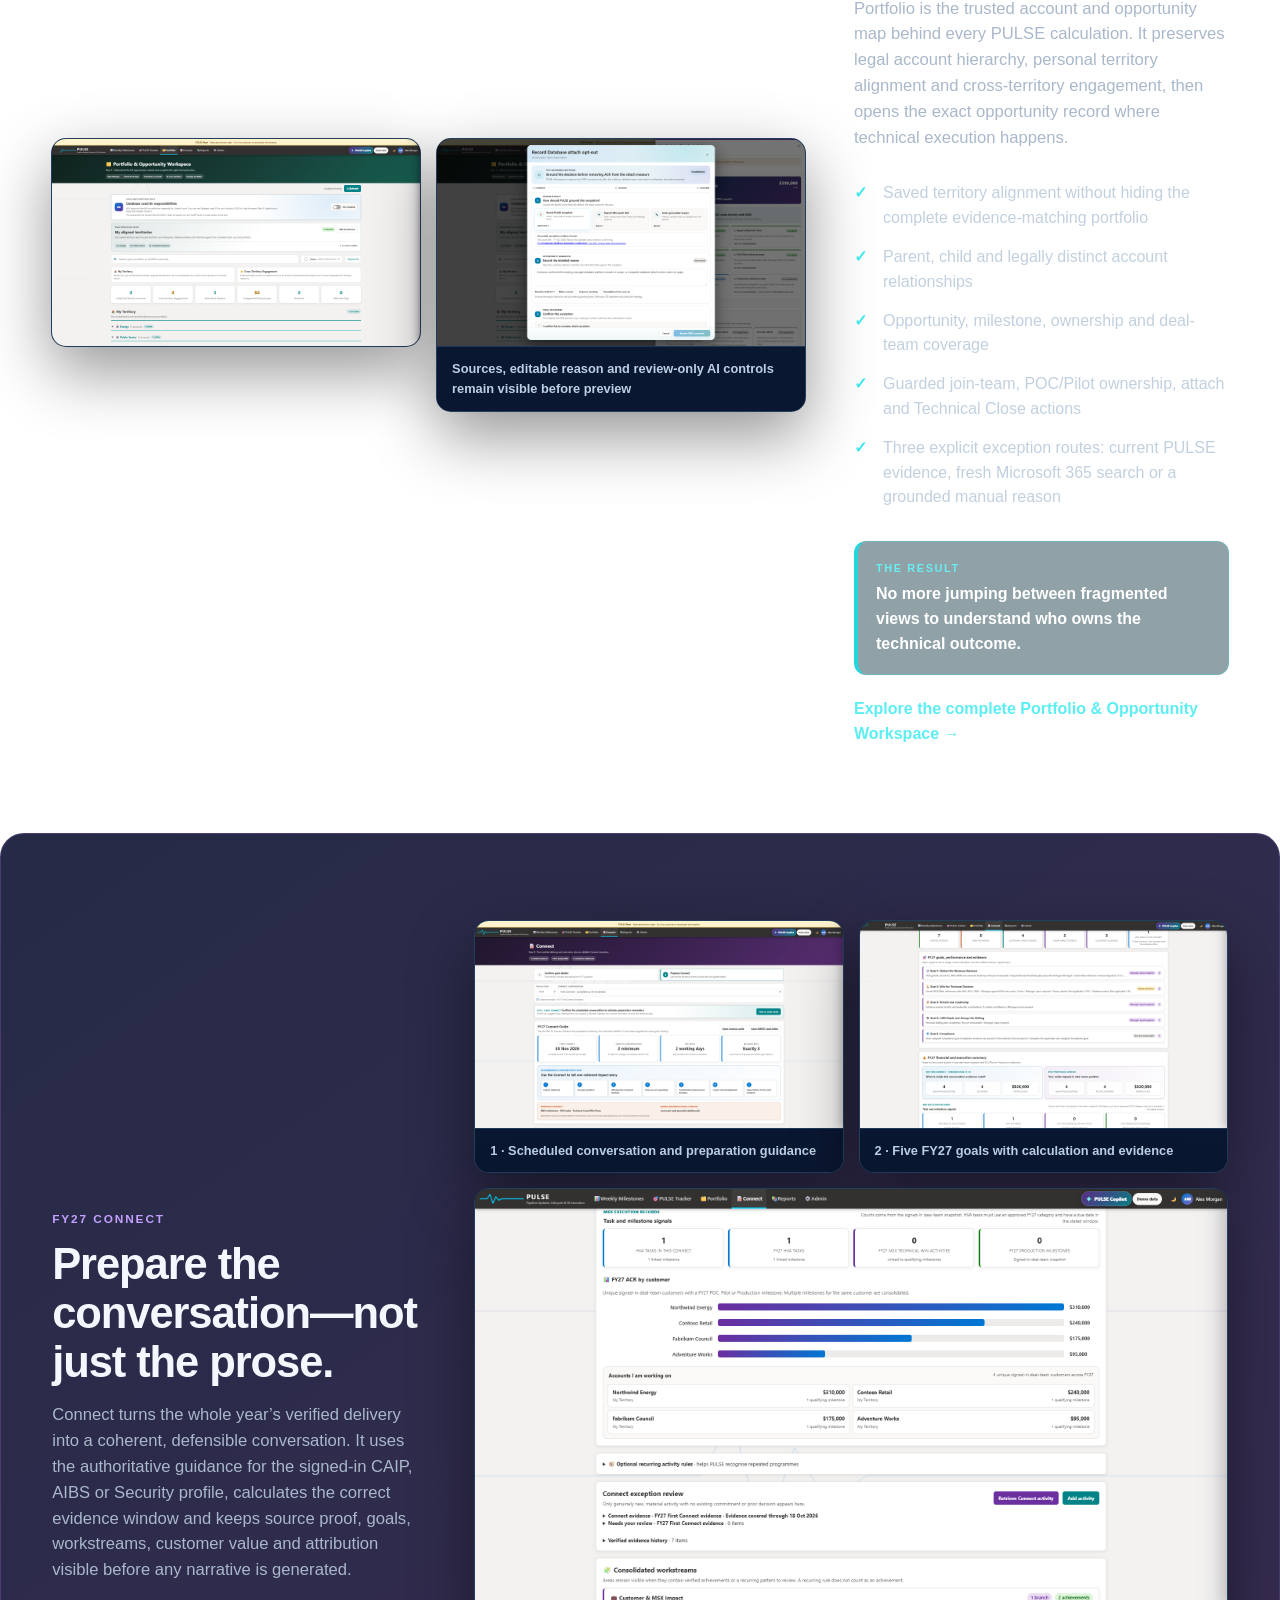
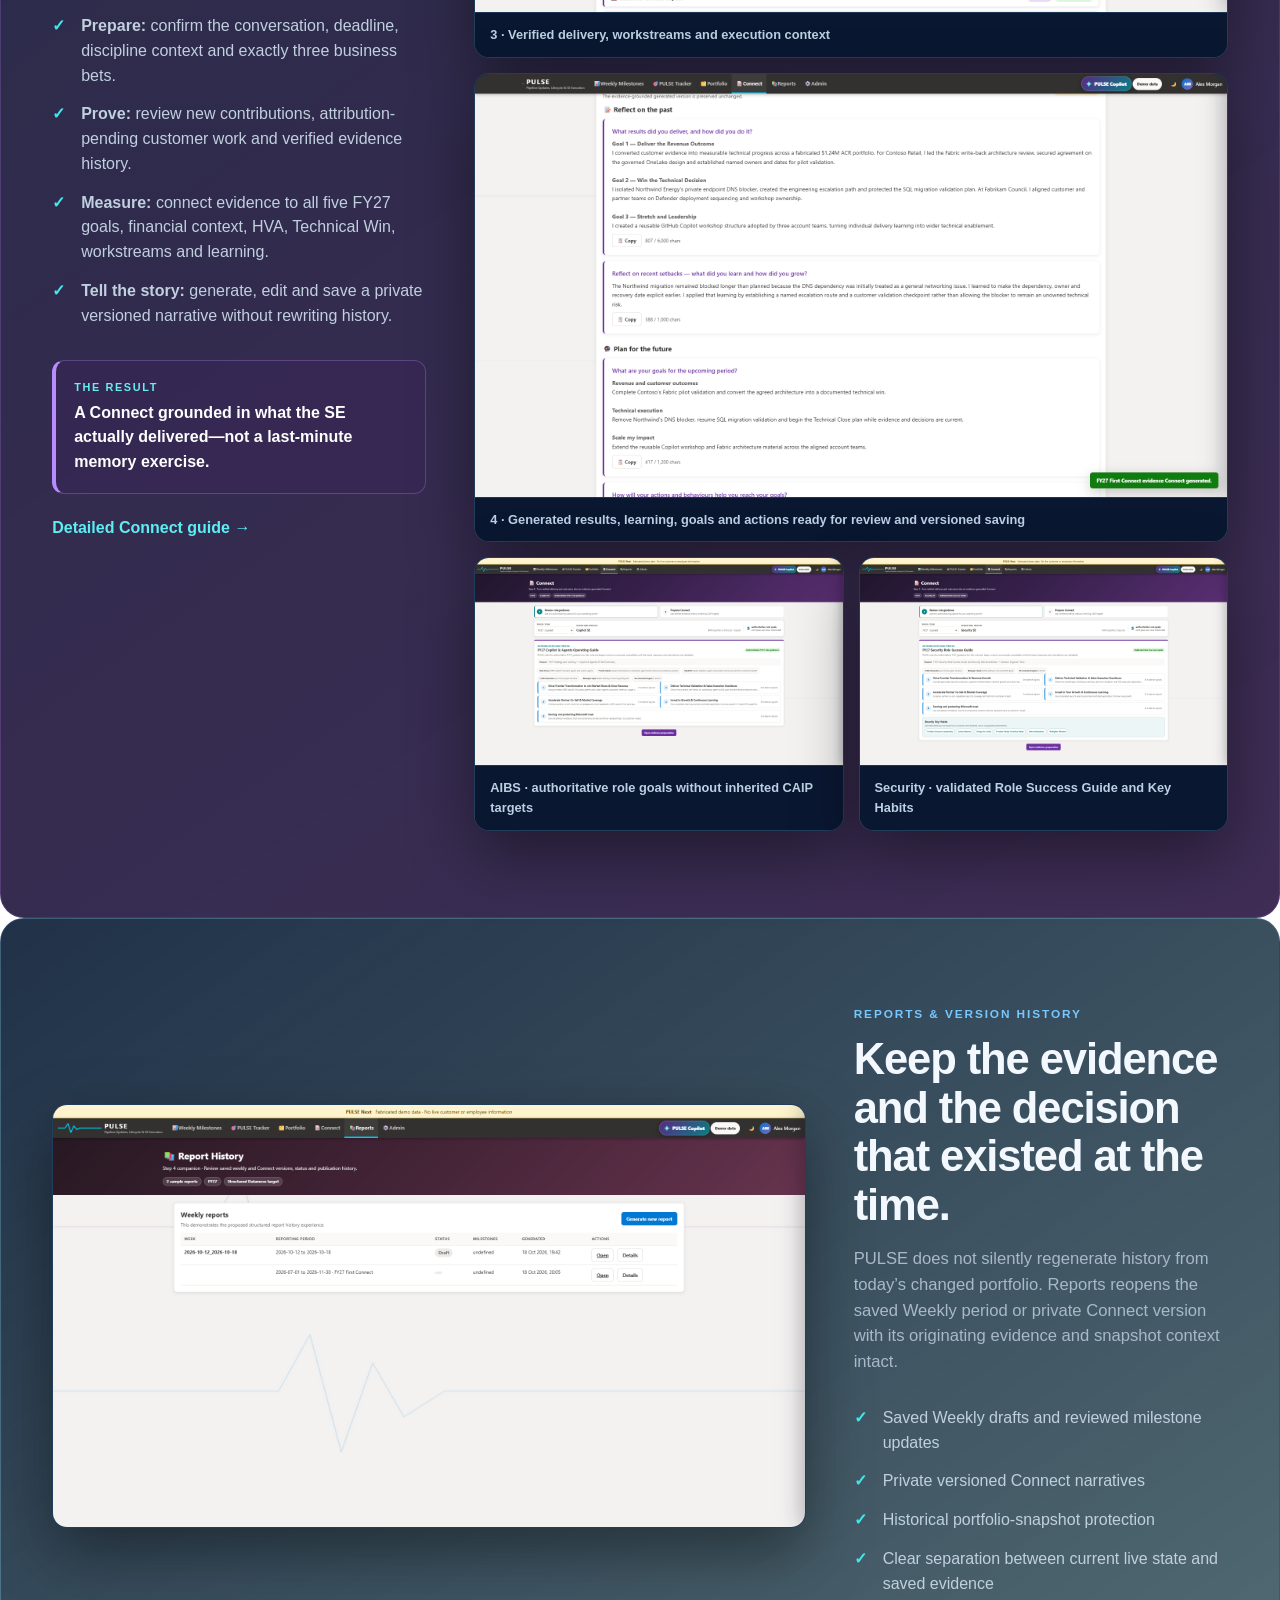
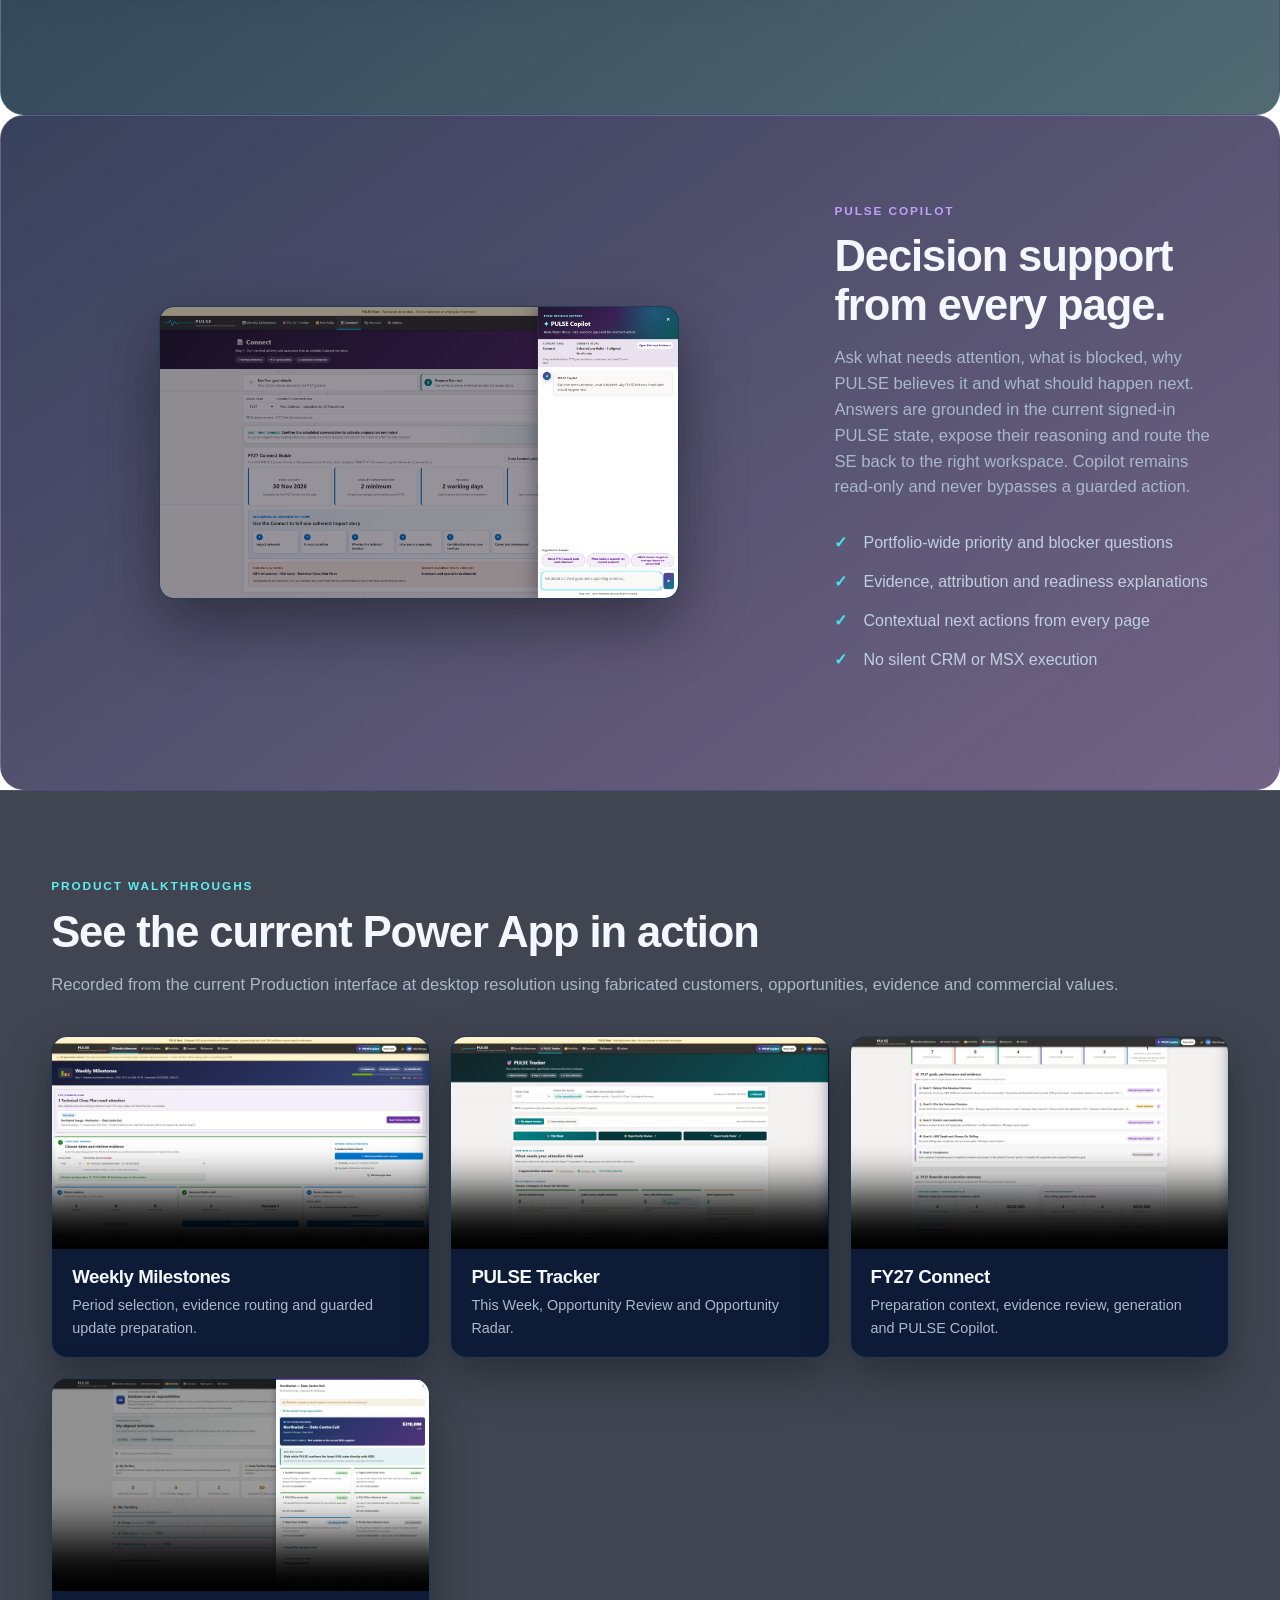
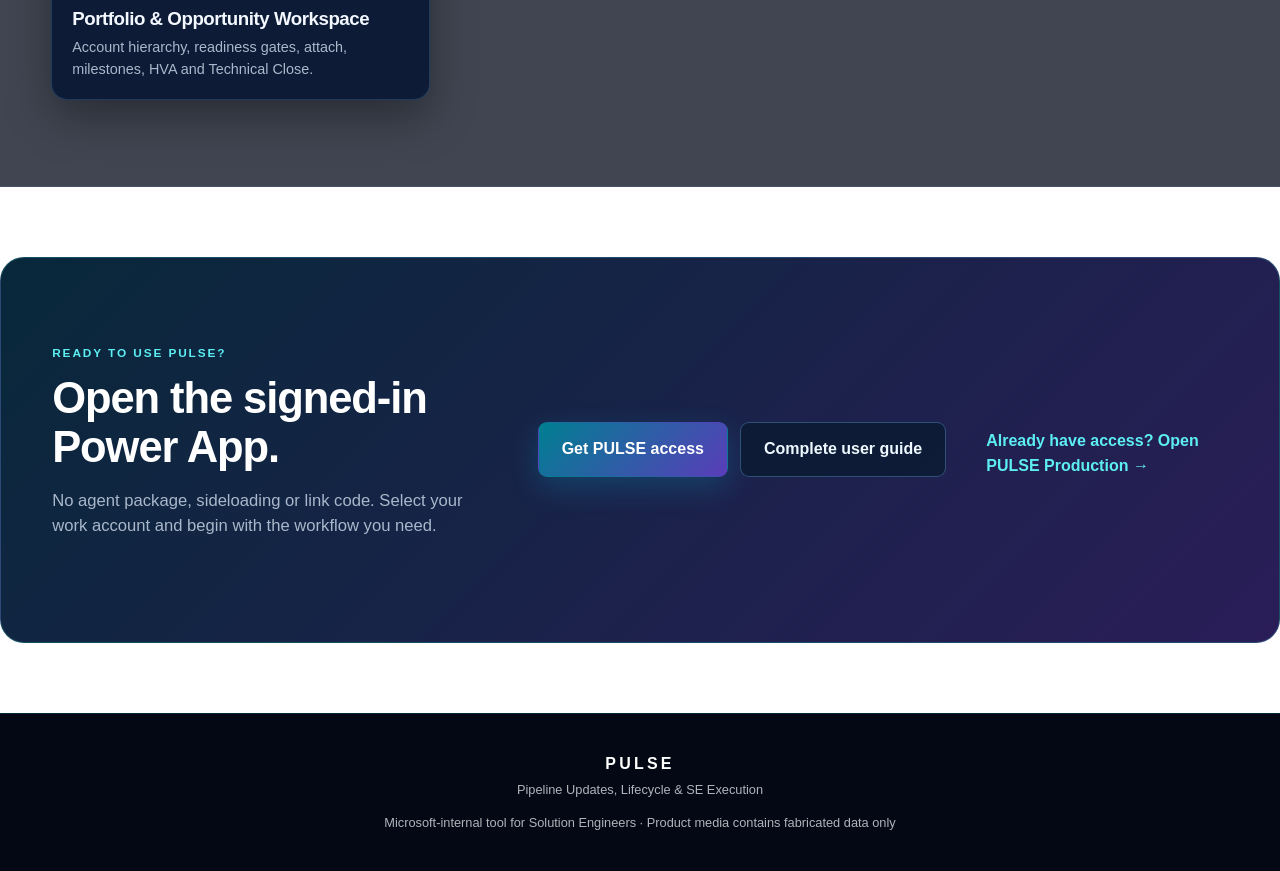
==== commit 33090aaa: "Refresh PULSE guides for role-aware workflows Co-authored-by: Copilot <223556219+Copilot@users.norep" ====
--- a/index.html
+++ b/index.html
@@ -4,8 +4,8 @@
   <meta charset="utf-8" />
   <meta name="viewport" content="width=device-width, initial-scale=1" />
   <title>PULSE — evidence-led SE execution</title>
-  <meta name="description" content="PULSE brings Weekly Milestones, execution priorities, opportunity workspaces and FY27 Connect into one signed-in Power App." />
-  <link rel="stylesheet" href="assets/site.css?v=20261020c" />
+  <meta name="description" content="PULSE brings role-aware Weekly Milestones, execution priorities, opportunity workspaces and FY27 Connect into one signed-in Power App." />
+  <link rel="stylesheet" href="assets/site.css?v=20261025a" />
   <link rel="icon" href="data:image/svg+xml,%3Csvg xmlns='http://www.w3.org/2000/svg' viewBox='0 0 40 40'%3E%3Cpolyline points='2,20 12,20 17,8 22,32 27,14 32,24 38,20' fill='none' stroke='%2300a7b5' stroke-width='3'/%3E%3C/svg%3E" />
 </head>
 <body>
@@ -38,7 +38,7 @@
       <div class="hero-copy">
         <div class="eyebrow">ONE CONNECTED SE WORKSPACE</div>
         <h1>From evidence to action, <span>in one pulse.</span></h1>
-        <p>PULSE turns the signed-in user's MSX portfolio and Microsoft 365 evidence into verified weekly updates, focused execution, complete opportunity workspaces and an evidence-grounded FY27 Connect—without hiding the decisions or writing silently.</p>
+        <p>PULSE turns the signed-in user's MSX portfolio, RAIN operating profile and Microsoft 365 evidence into verified weekly updates, role-relevant execution, complete opportunity workspaces and an evidence-grounded FY27 Connect—without hiding the decisions or writing silently.</p>
         <div class="hero-actions">
           <a class="btn btn-primary btn-large" href="https://myaccess.microsoft.com/@microsoft.onmicrosoft.com#/access-packages/0dbd2a71-1cb3-450d-a320-0b40c3ac8f8f" target="_blank" rel="noopener">Get PULSE access</a>
           <a class="btn btn-secondary btn-large" href="userguide.html">Read the complete guide</a>
@@ -57,7 +57,7 @@
       <article><strong>Evidence first</strong><span>Ground every update in retrieved Microsoft 365 activity.</span></article>
       <article><strong>One execution picture</strong><span>Connect MSX portfolio, milestones, HVA, attach and Technical Close.</span></article>
       <article><strong>Safe by design</strong><span>Preview external actions and execute them as the signed-in user.</span></article>
-      <article><strong>Built for the SE</strong><span>Turn fragmented signals into a clear next action and reusable evidence.</span></article>
+      <article><strong>Role aware</strong><span>Apply CAIP, AIBS or Security guidance without borrowing another profile's rules.</span></article>
     </section>
 
     <section class="journey section">
@@ -68,7 +68,7 @@
       </div>
       <div class="journey-grid">
         <article><b>01</b><h3>Weekly Milestones</h3><p>Retrieve, review and route evidence before preparing guarded updates.</p></article>
-        <article><b>02</b><h3>PULSE Tracker</h3><p>Prioritise personal actions, team decisions and evidence-backed opportunity signals.</p></article>
+        <article><b>02</b><h3>PULSE Tracker</h3><p>Prioritise role-specific personal actions, team decisions and evidence-backed opportunity signals.</p></article>
         <article><b>03</b><h3>Portfolio</h3><p>Inspect accounts, opportunities, milestones, ownership and deal-team coverage.</p></article>
         <article><b>04</b><h3>Connect</h3><p>Prepare the scheduled conversation from verified evidence and FY27 measures.</p></article>
         <article><b>05</b><h3>Reports</h3><p>Reopen saved Weekly and Connect versions without regenerating history.</p></article>
@@ -101,7 +101,7 @@
       <div class="section-heading">
         <div class="eyebrow teal">PULSE TRACKER</div>
         <h2>Different decisions, one evidence-led population.</h2>
-        <p>Tracker is the operational engine of PULSE. It evaluates the same relevant Stage 2–3 population through three distinct lenses so personal work, team decisions and discovery signals never become one misleading queue.</p>
+        <p>Tracker is the operational engine of PULSE. It resolves the signed-in user's operating profile from RAIN Qualifier 2, then evaluates the relevant Stage 2–3 population through three distinct lenses so personal work, team decisions and discovery signals never become one misleading queue.</p>
       </div>
       <div class="tab-gallery">
         <article>
@@ -120,8 +120,12 @@
       <div class="tracker-capabilities">
         <article><b>Technical Close</b><span>Starts the living plan before the closing HVA, keeps blockers visible and carries evidence through review, sign-off and handover.</span></article>
         <article><b>HVA recommendation engine</b><span>Uses evidence and milestone state to recommend the next active technical work or identify a retrospective repair.</span></article>
-        <article><b>FY27 scorecard</b><span>Explains every numerator, denominator, source and exception instead of presenting an opaque percentage.</span></article>
+        <article><b>Profile-safe measurement</b><span>CAIP keeps its validated scorecards; AIBS and Security numeric measures remain withheld until authoritative calculations are validated.</span></article>
         <article><b>Opportunity workspace</b><span>Moves from the signal into ownership, milestone, team, attach, HVA and Technical Win detail for the exact record.</span></article>
+      </div>
+      <div class="product-gallery role-gallery">
+        <figure class="app-frame"><img src="images/current/tracker-aibs-profile.png" alt="PULSE Tracker using the fabricated Copilot SE operating profile" /><figcaption>AIBS · role-specific actions with CAIP rules withheld</figcaption></figure>
+        <figure class="app-frame"><img src="images/current/tracker-security-profile.png" alt="PULSE Tracker using the fabricated Security SE operating profile" /><figcaption>Security · validated role guidance and Security operating actions</figcaption></figure>
       </div>
       <p style="max-width:1280px;margin:22px auto 0;"><a class="text-link" href="tracker.html">Explore the complete Tracker, market-context research and Technical Close deep dive →</a></p>
     </section>
@@ -136,18 +140,22 @@
           <li>Parent, child and legally distinct account relationships</li>
           <li>Opportunity, milestone, ownership and deal-team coverage</li>
           <li>Guarded join-team, POC/Pilot ownership, attach and Technical Close actions</li>
+          <li>Three explicit exception routes: current PULSE evidence, fresh Microsoft 365 search or a grounded manual reason</li>
         </ul>
         <div class="outcome-card"><span>THE RESULT</span><strong>No more jumping between fragmented views to understand who owns the technical outcome.</strong></div>
         <a class="text-link" href="portfolio.html">Explore the complete Portfolio &amp; Opportunity Workspace →</a>
       </div>
-      <figure class="app-frame"><img src="images/current/portfolio.png" alt="Current PULSE Portfolio workspace using fabricated data" /></figure>
+      <div class="product-gallery">
+        <figure class="app-frame"><img src="images/current/portfolio.png" alt="Current PULSE Portfolio workspace using fabricated data" /></figure>
+        <figure class="app-frame"><img src="images/current/attach-exception-grounded.png" alt="Governed attach exception grounded in fabricated Microsoft 365 evidence" /><figcaption>Sources, editable reason and review-only AI controls remain visible before preview</figcaption></figure>
+      </div>
     </section>
 
     <section class="feature section connect-feature" id="connect">
       <div class="feature-copy">
         <div class="eyebrow purple">FY27 CONNECT</div>
         <h2>Prepare the conversation—not just the prose.</h2>
-        <p>Connect turns the whole year’s verified delivery into a coherent, defensible conversation. It understands the scheduled First or Next Connect, calculates the correct evidence window and keeps the source proof, goal, workstream, customer value and attribution state visible before any narrative is generated.</p>
+        <p>Connect turns the whole year’s verified delivery into a coherent, defensible conversation. It uses the authoritative guidance for the signed-in CAIP, AIBS or Security profile, calculates the correct evidence window and keeps source proof, goals, workstreams, customer value and attribution visible before any narrative is generated.</p>
         <ul class="ticks">
           <li><strong>Prepare:</strong> confirm the conversation, deadline, discipline context and exactly three business bets.</li>
           <li><strong>Prove:</strong> review new contributions, attribution-pending customer work and verified evidence history.</li>
@@ -162,6 +170,8 @@
         <figure class="app-frame"><img src="images/current/connect-goals.png" alt="FY27 Connect goals, performance calculations and supporting evidence" /><figcaption>2 · Five FY27 goals with calculation and evidence</figcaption></figure>
         <figure class="app-frame gallery-wide"><img src="images/current/connect-evidence.png" alt="FY27 Connect evidence, financial and execution context" /><figcaption>3 · Verified delivery, workstreams and execution context</figcaption></figure>
         <figure class="app-frame gallery-wide"><img src="images/current/connect-generated.png" alt="Generated FY27 Connect answers grounded in verified evidence" /><figcaption>4 · Generated results, learning, goals and actions ready for review and versioned saving</figcaption></figure>
+        <figure class="app-frame"><img src="images/current/connect-aibs-profile.png" alt="Copilot SE Connect role guidance using fabricated profile data" /><figcaption>AIBS · authoritative role goals without inherited CAIP targets</figcaption></figure>
+        <figure class="app-frame"><img src="images/current/connect-security-profile.png" alt="Security SE Connect role guidance using fabricated profile data" /><figcaption>Security · validated Role Success Guide and Key Habits</figcaption></figure>
       </div>
     </section>
 
@@ -235,6 +245,6 @@
     <span>Pipeline Updates, Lifecycle &amp; SE Execution</span>
     <p>Microsoft-internal tool for Solution Engineers · Product media contains fabricated data only</p>
   </footer>
-  <script src="assets/site.js?v=20261020b"></script>
+  <script src="assets/site.js?v=20261025a"></script>
 </body>
 </html>
--- a/assets/site.css
+++ b/assets/site.css
@@ -69,6 +69,7 @@
 .tab-gallery article{display:flex;flex-direction:column;background:linear-gradient(160deg,#101f3d,#0b1730);color:var(--ink);border:1px solid rgba(101,192,255,.2);padding:12px;box-shadow:0 20px 50px rgba(0,0,0,.35)}
 .tab-gallery p{color:var(--muted)}.gallery-copy{padding:16px 10px 10px}.gallery-copy h3{margin:8px 0}.gallery-copy ul{padding-left:18px;margin:16px 0 0;color:#b9c9da;font-size:.84rem}.gallery-copy li{margin:7px 0}
 .tracker-capabilities{max-width:var(--max);margin:24px auto 0;display:grid;grid-template-columns:repeat(4,1fr);gap:12px}.tracker-capabilities article{padding:18px;border:1px solid rgba(101,192,255,.18);border-radius:13px;background:rgba(7,19,41,.74)}.tracker-capabilities b,.tracker-capabilities span{display:block}.tracker-capabilities b{color:#70e9ef;margin-bottom:7px}.tracker-capabilities span{color:#a9b8ca;font-size:.82rem}
+.role-gallery{max-width:var(--max);margin:24px auto 0}
 .connect-feature{background:linear-gradient(145deg,rgba(19,24,55,.92),rgba(42,22,67,.9));border:1px solid rgba(184,140,255,.18)}
 .reports-feature{background:linear-gradient(145deg,rgba(8,27,52,.9),rgba(8,44,55,.7));border-radius:24px;border:1px solid rgba(91,188,255,.16)}
 .copilot-band{background:linear-gradient(145deg,rgba(18,29,60,.84),rgba(47,25,75,.68));border:1px solid rgba(184,140,255,.18);border-radius:24px}
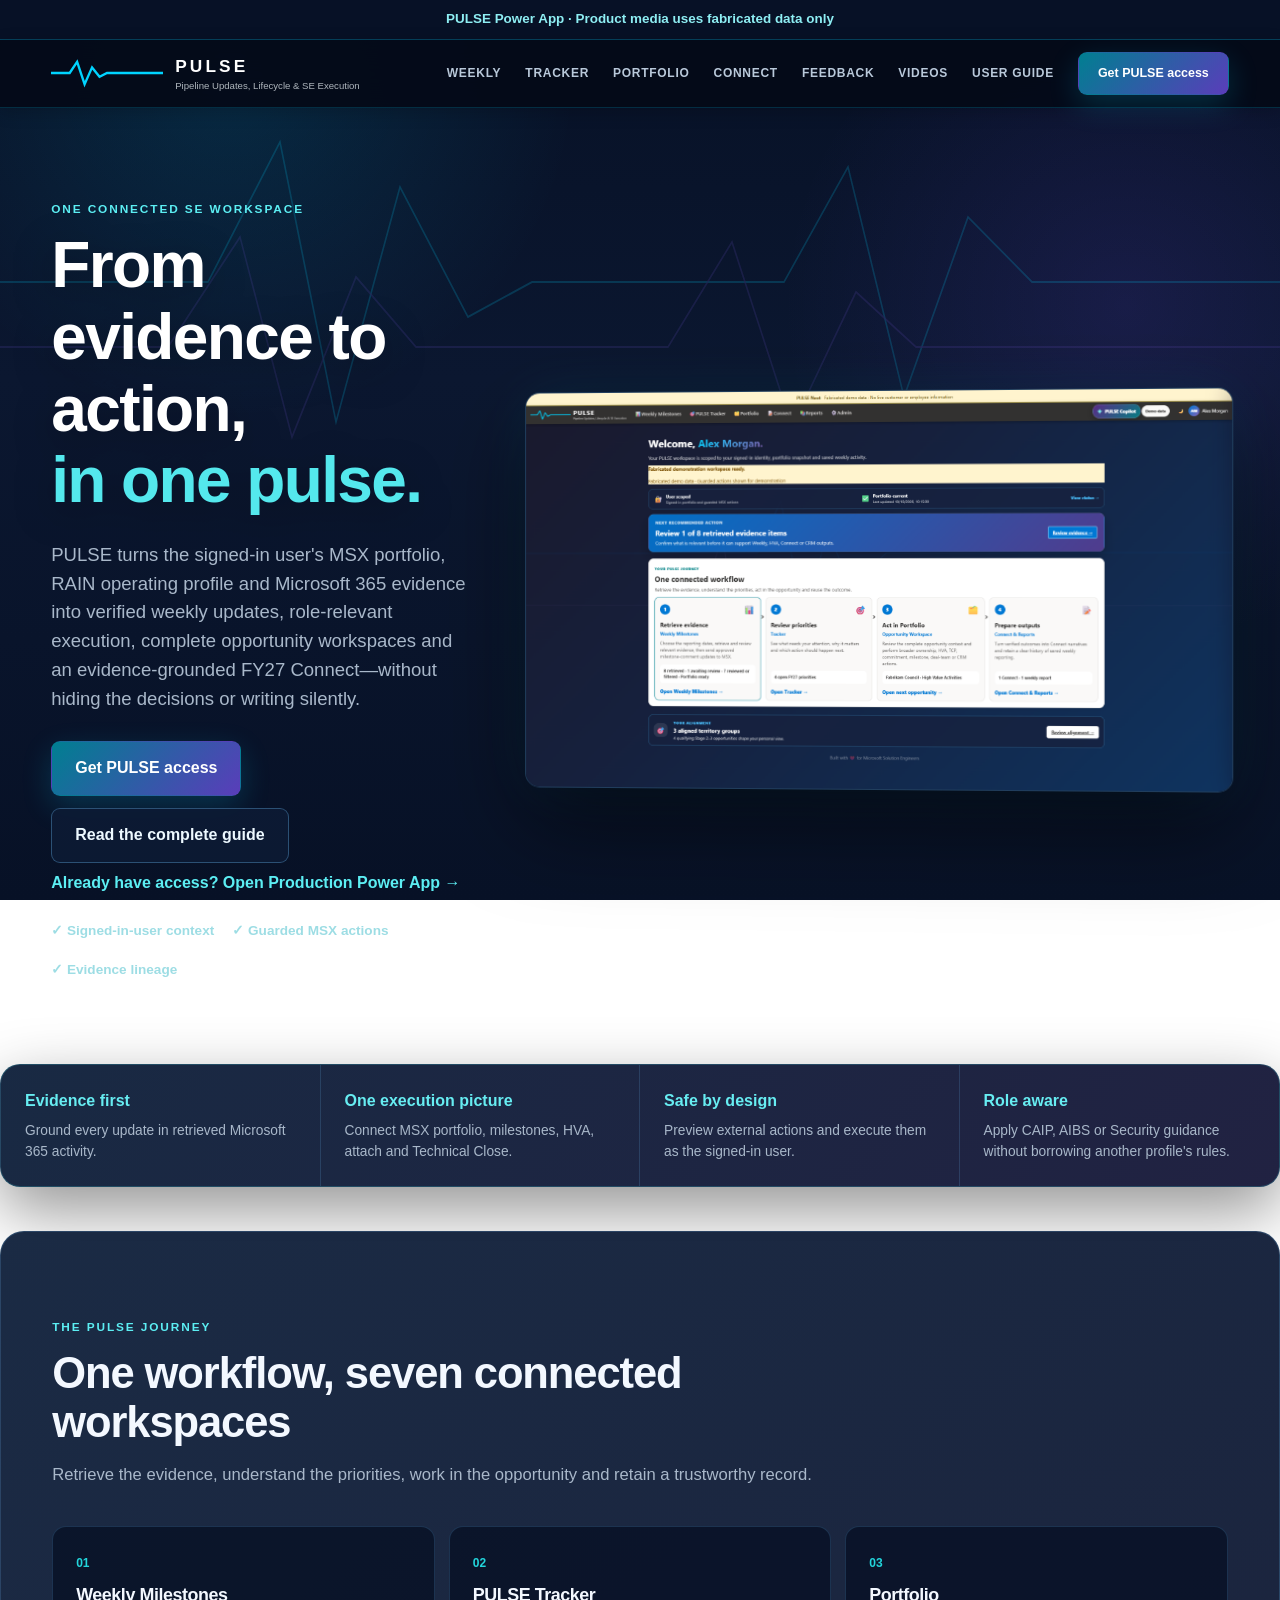
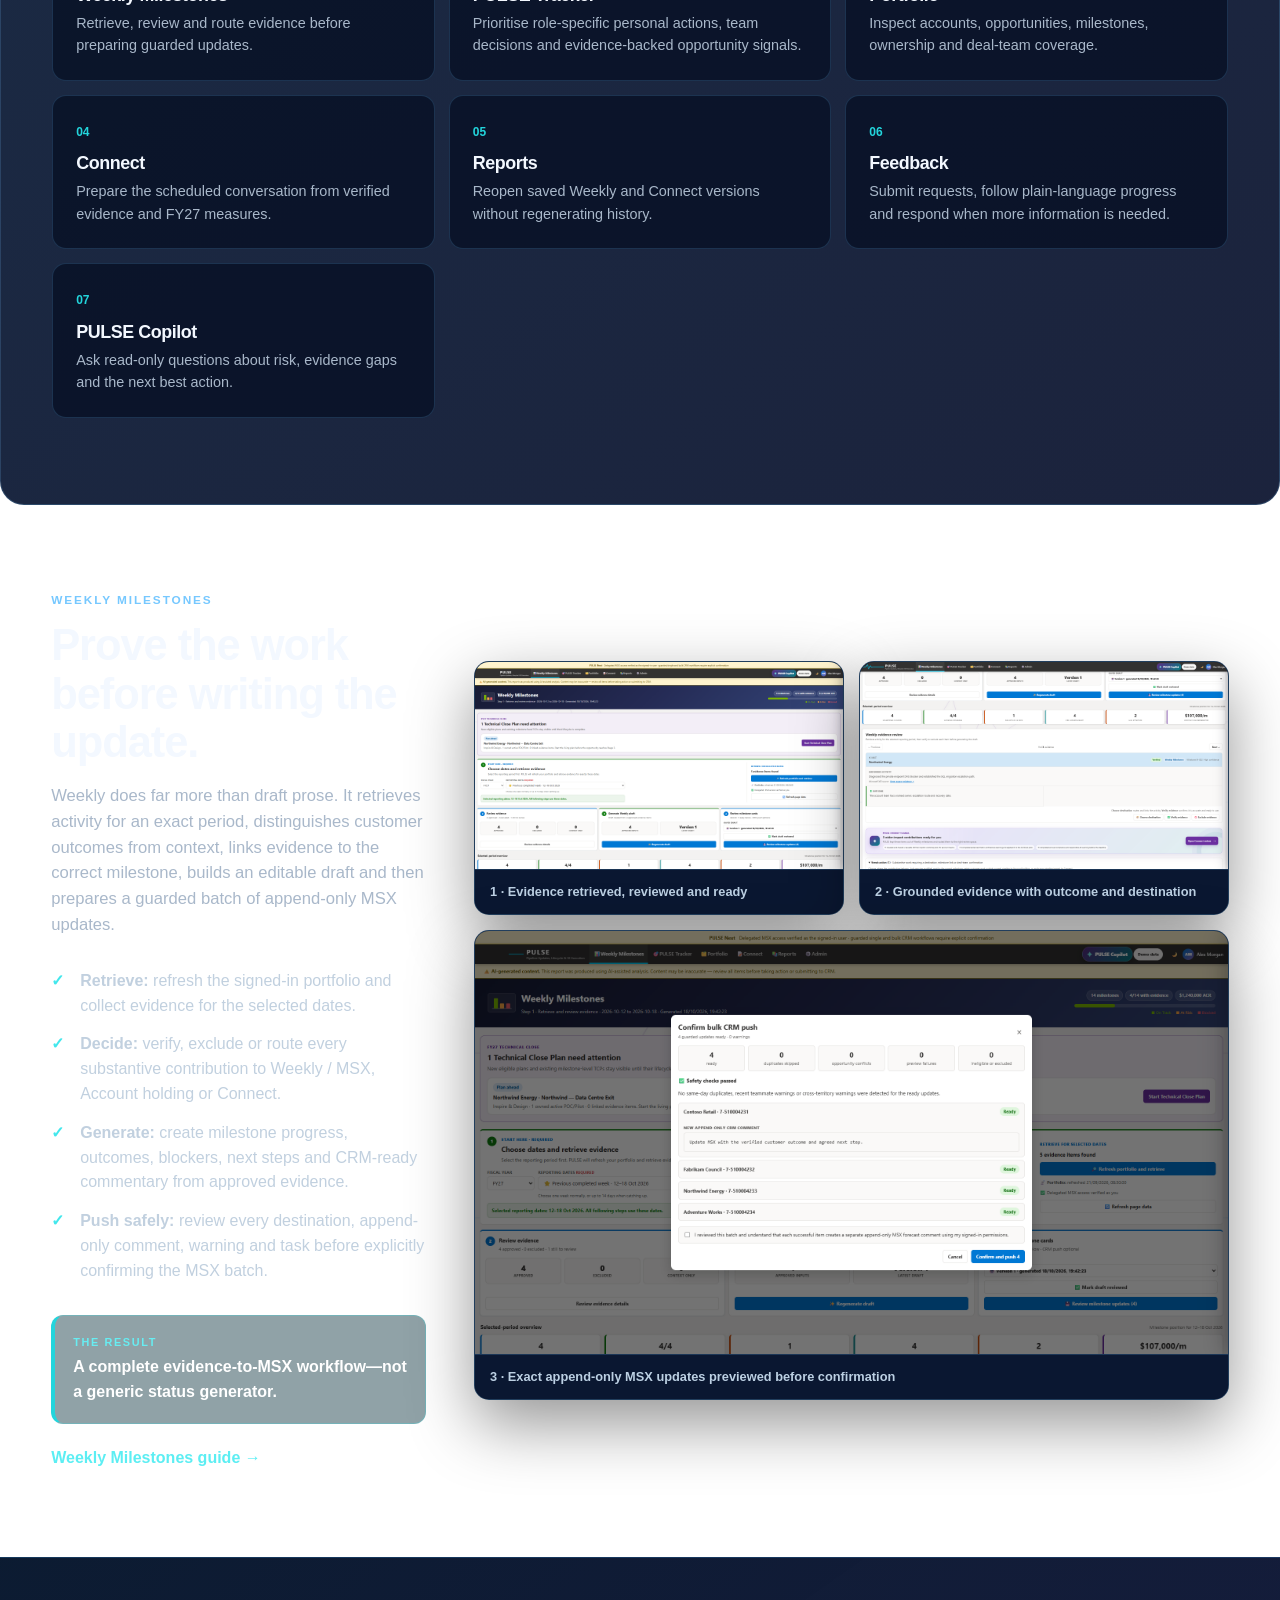
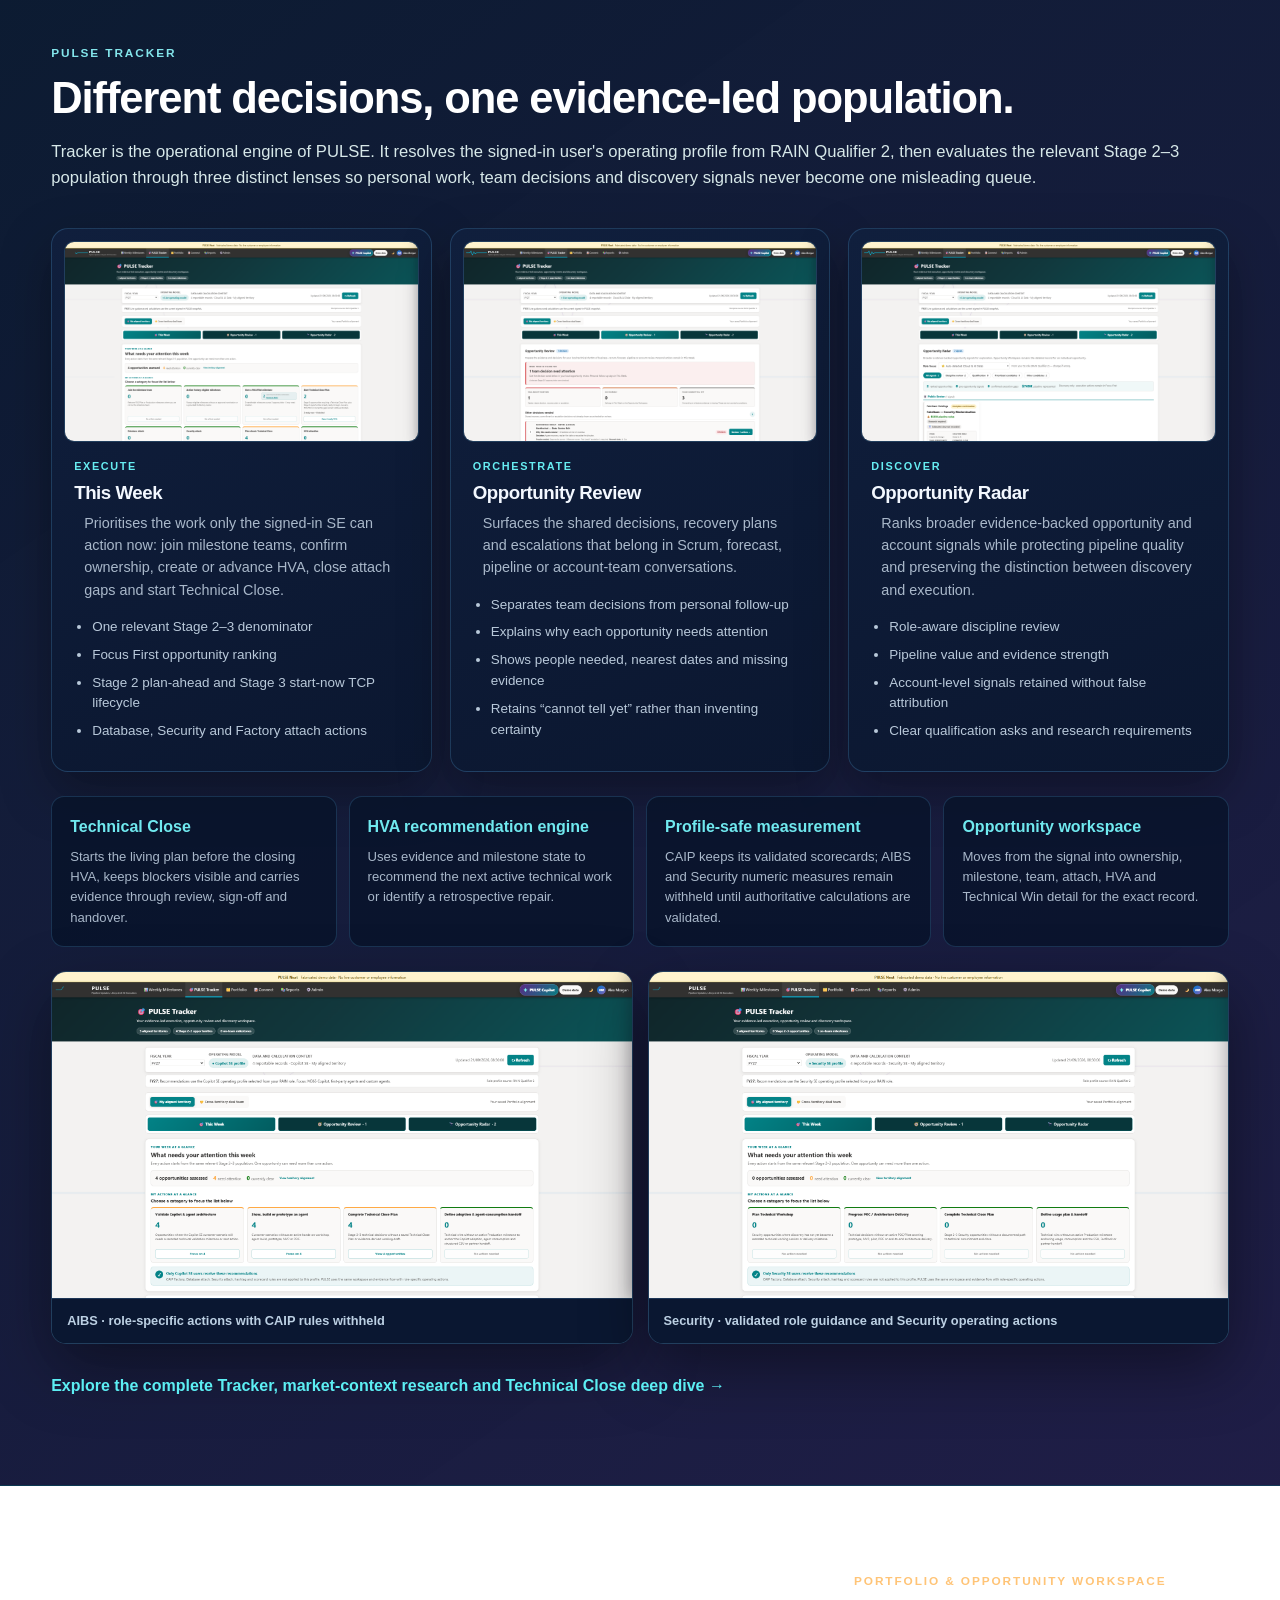
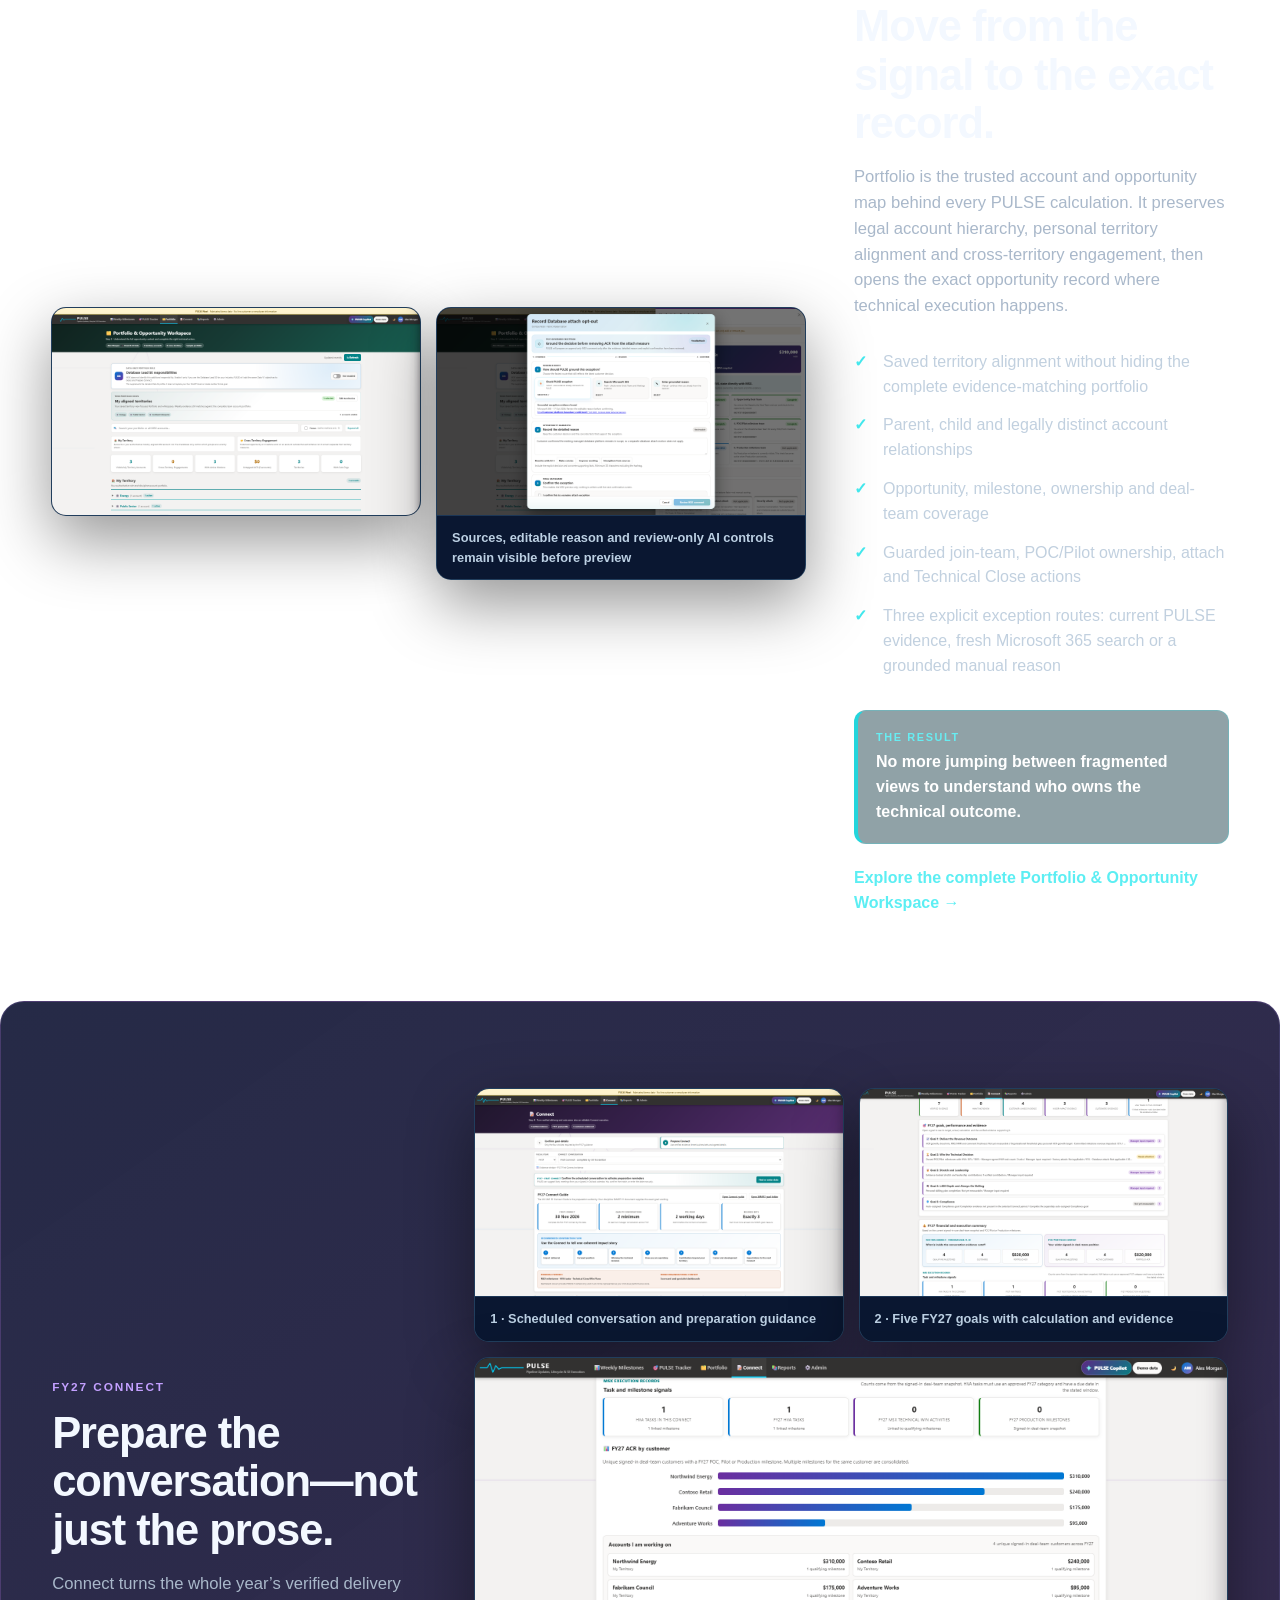
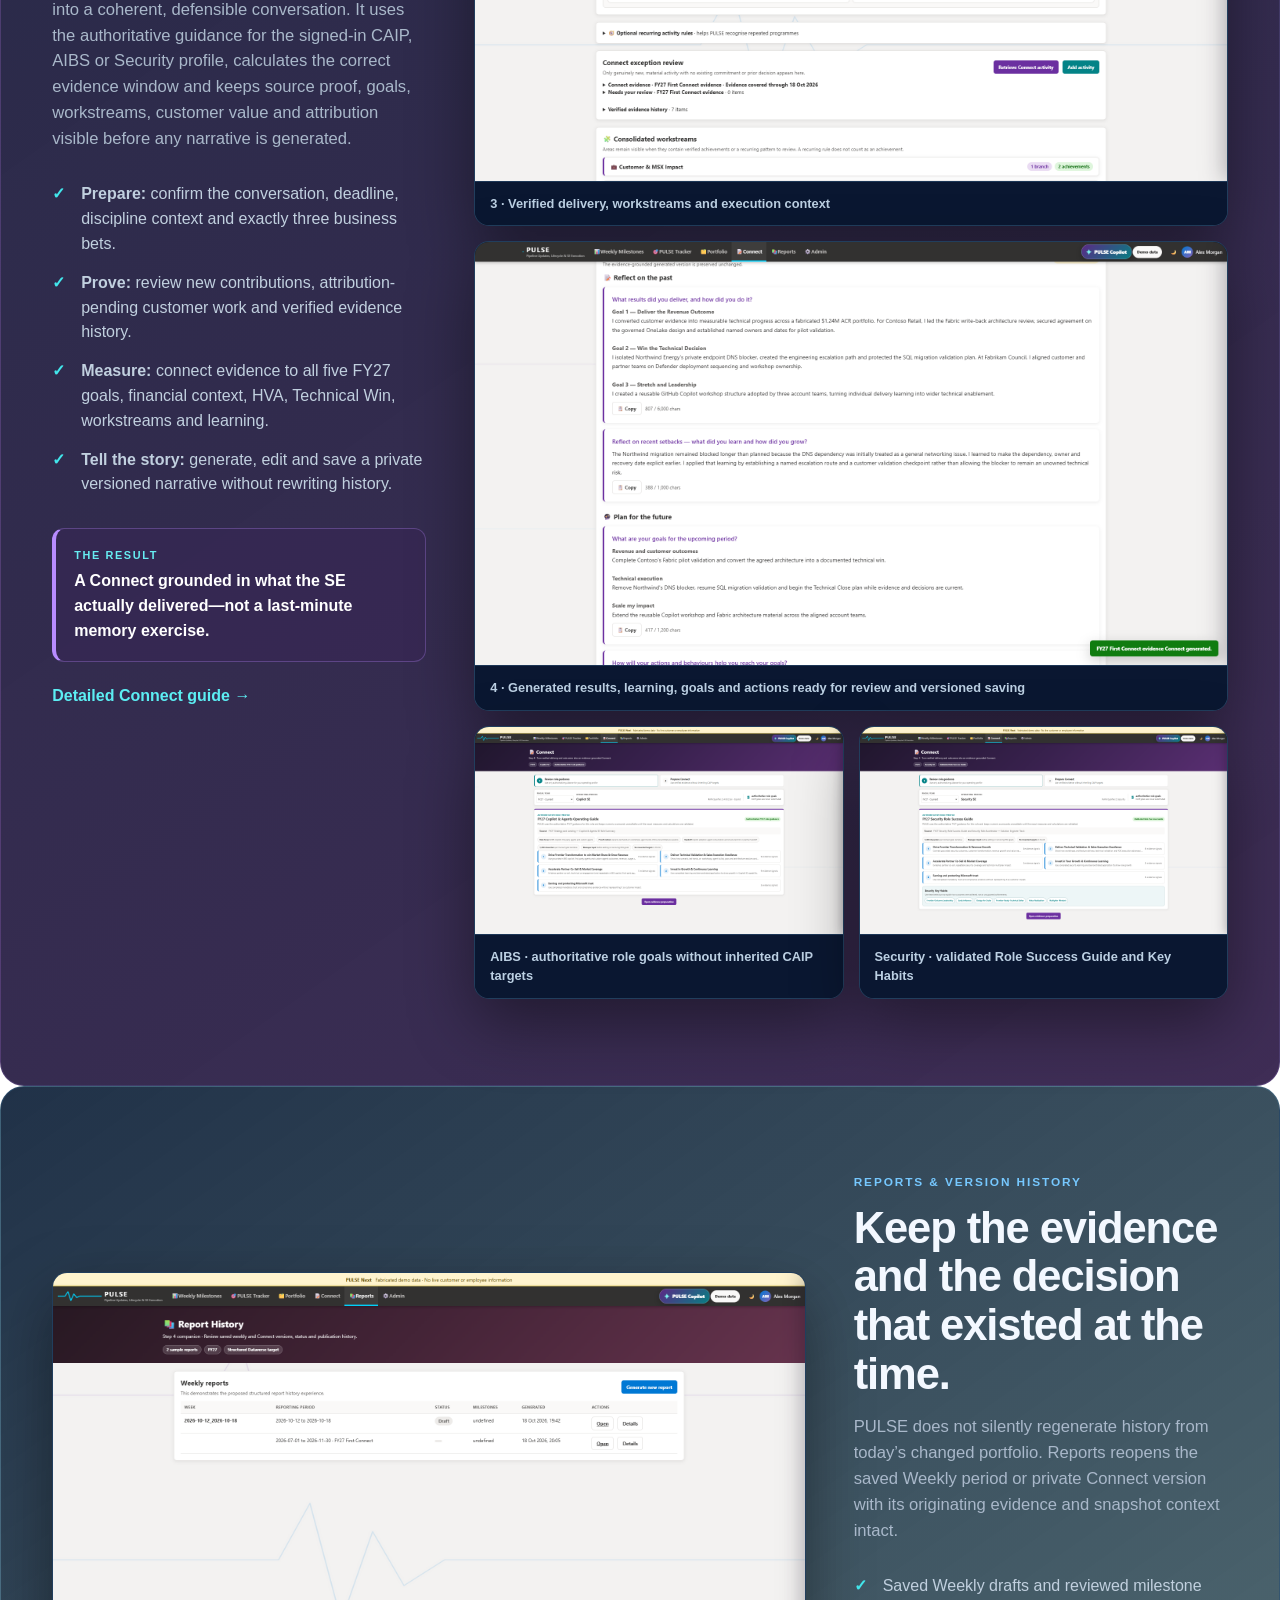
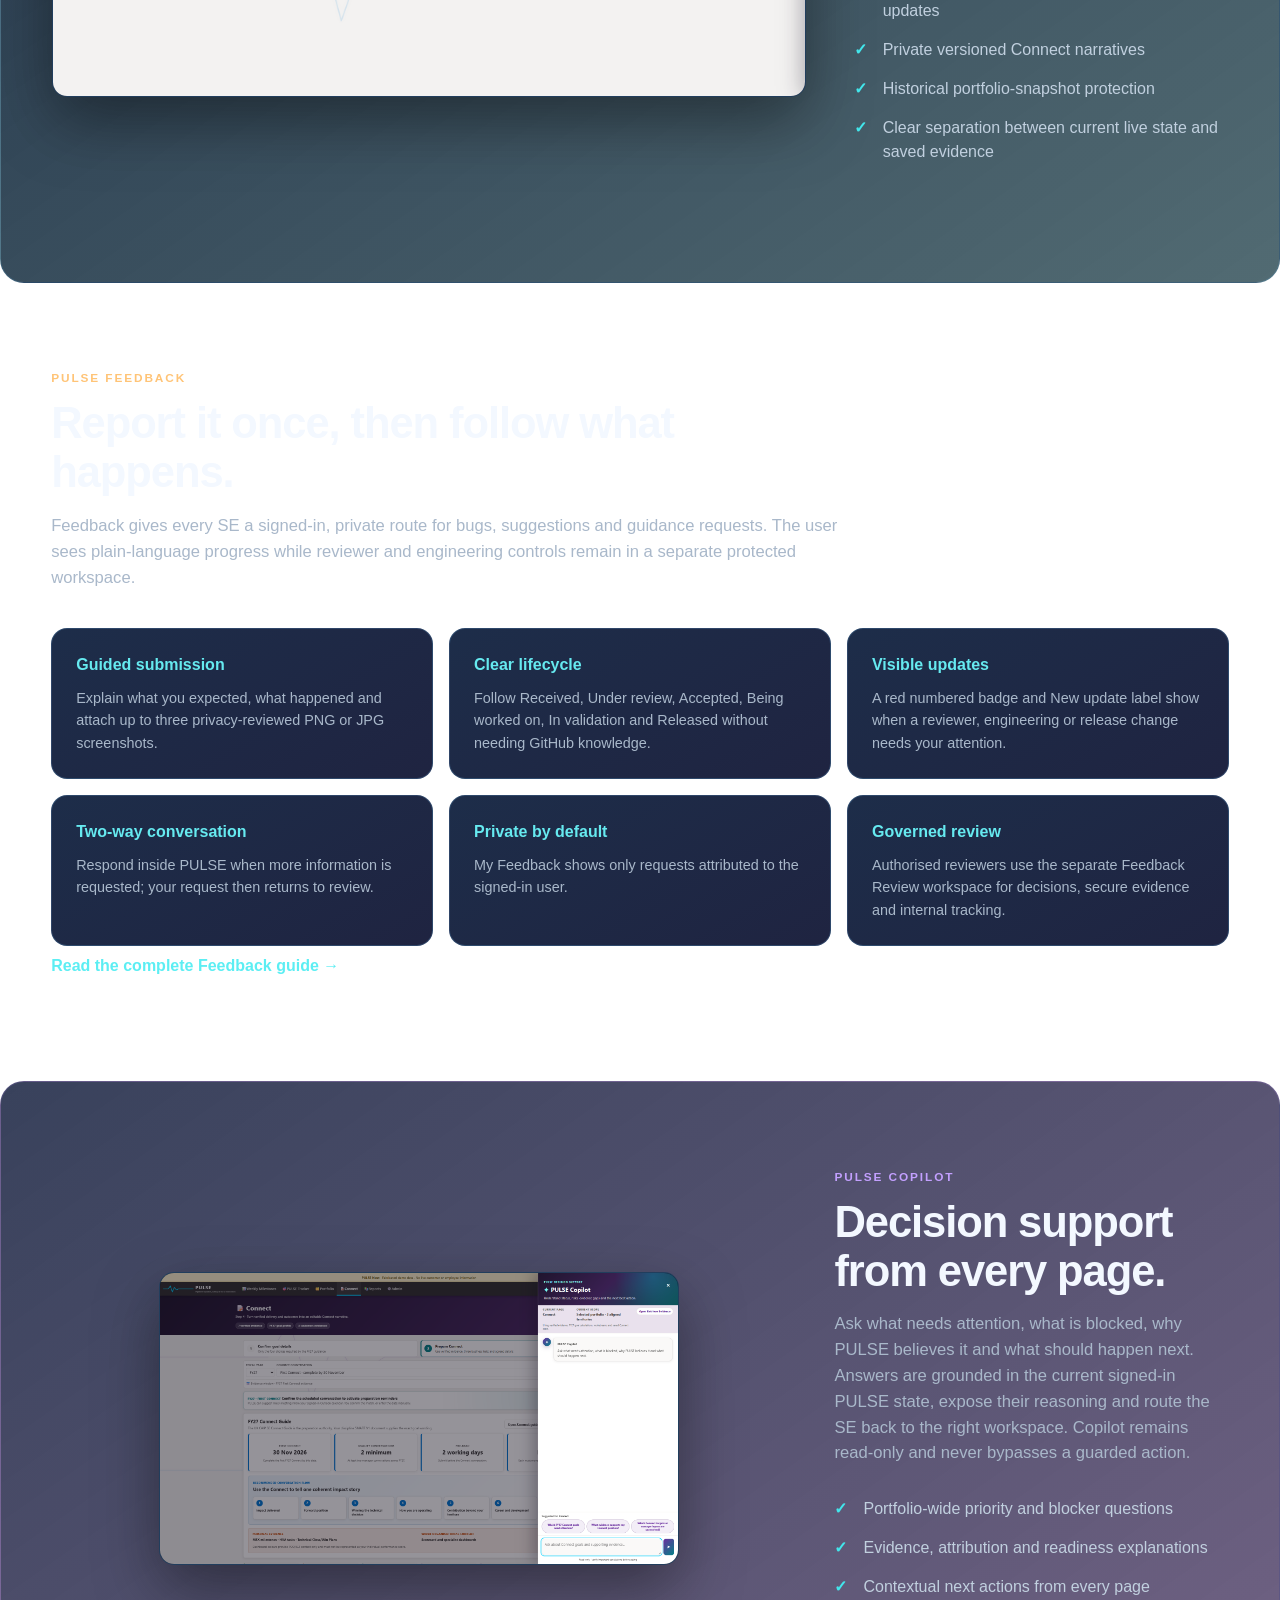
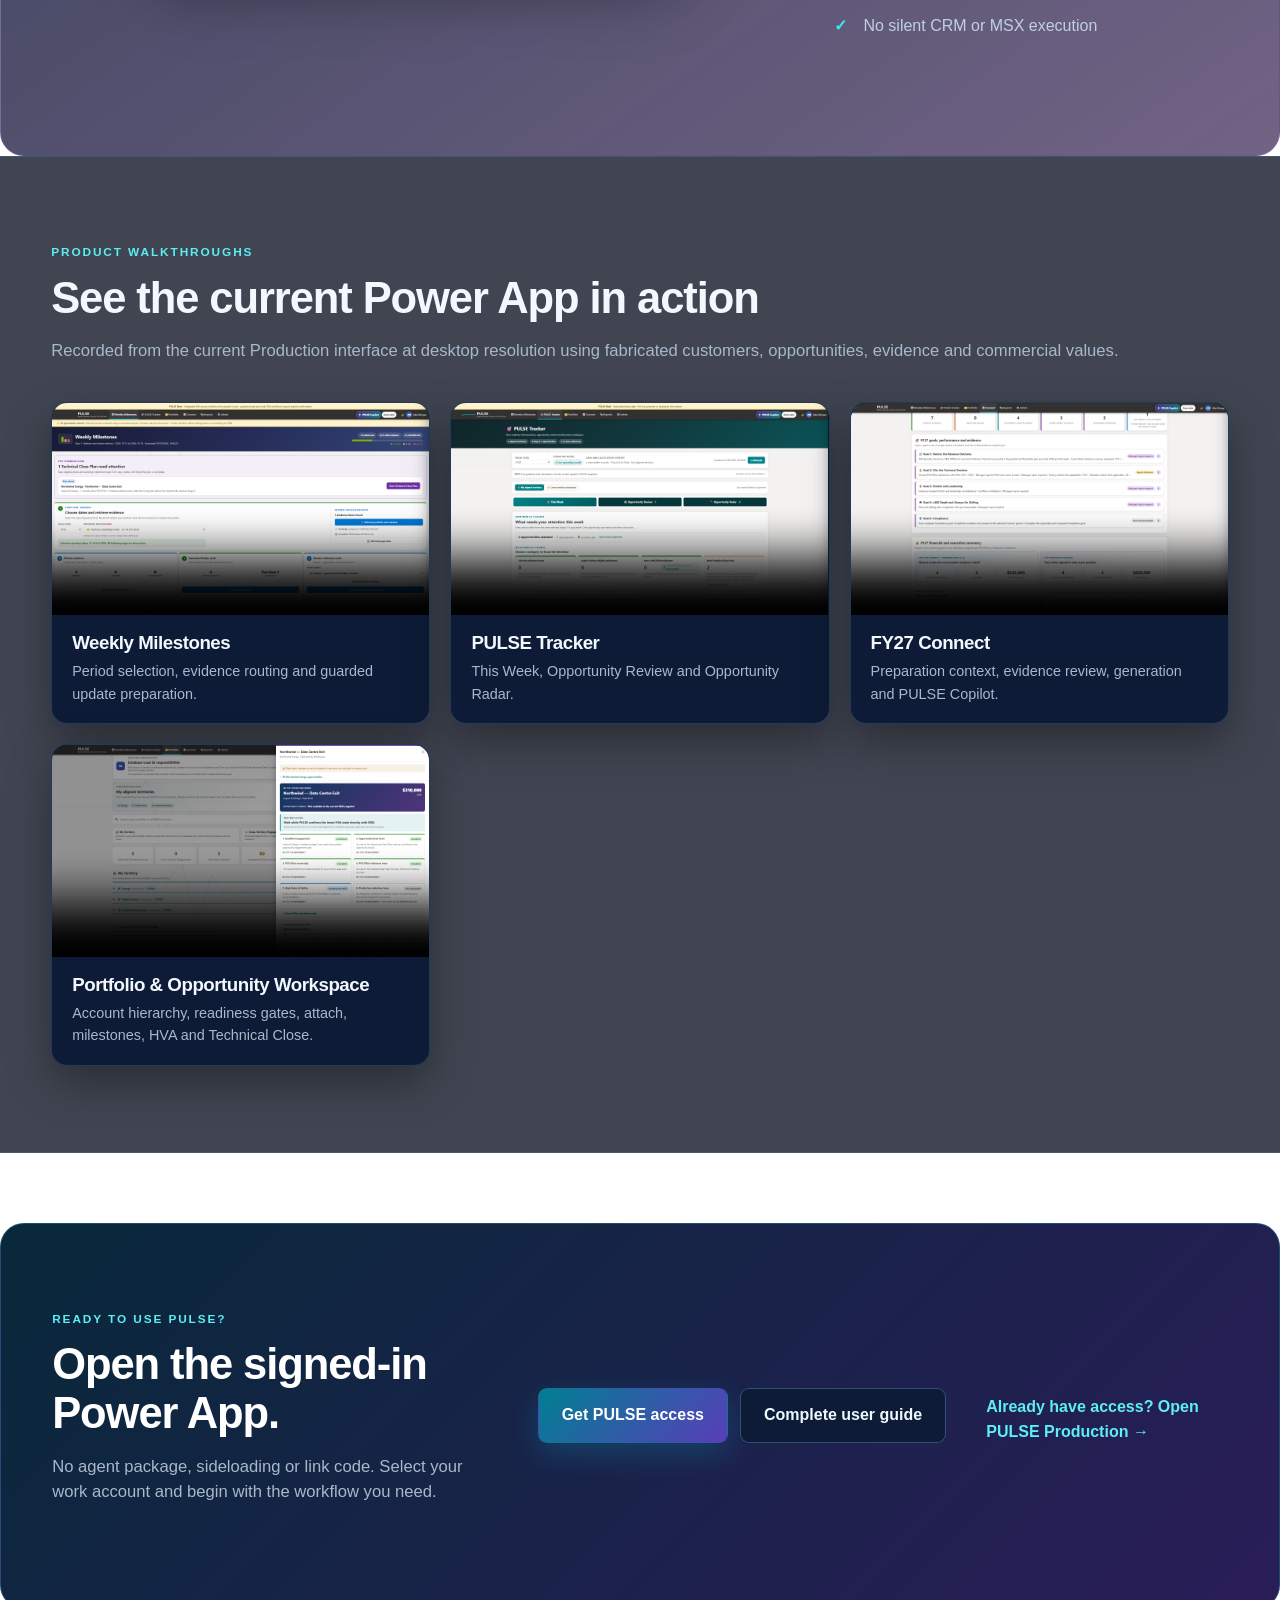
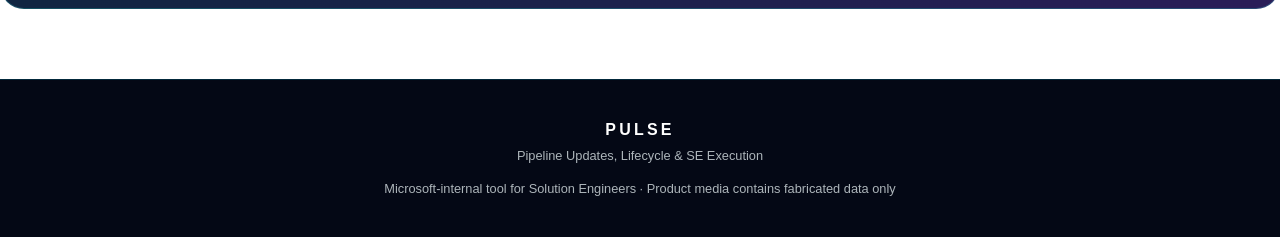
==== commit f43ea2c4: "Add Feedback to PULSE guides Co-authored-by: Copilot <223556219+Copilot@users.noreply.github.com>  C" ====
--- a/index.html
+++ b/index.html
@@ -26,6 +26,7 @@
       <a href="#tracker">TRACKER</a>
       <a href="portfolio.html">PORTFOLIO</a>
       <a href="#connect">CONNECT</a>
+      <a href="#feedback">FEEDBACK</a>
       <a href="#videos">VIDEOS</a>
       <a href="userguide.html">USER GUIDE</a>
     </nav>
@@ -63,7 +64,7 @@
     <section class="journey section">
       <div class="section-heading">
         <div class="eyebrow">THE PULSE JOURNEY</div>
-        <h2>One workflow, six connected workspaces</h2>
+        <h2>One workflow, seven connected workspaces</h2>
         <p>Retrieve the evidence, understand the priorities, work in the opportunity and retain a trustworthy record.</p>
       </div>
       <div class="journey-grid">
@@ -72,7 +73,8 @@
         <article><b>03</b><h3>Portfolio</h3><p>Inspect accounts, opportunities, milestones, ownership and deal-team coverage.</p></article>
         <article><b>04</b><h3>Connect</h3><p>Prepare the scheduled conversation from verified evidence and FY27 measures.</p></article>
         <article><b>05</b><h3>Reports</h3><p>Reopen saved Weekly and Connect versions without regenerating history.</p></article>
-        <article><b>06</b><h3>PULSE Copilot</h3><p>Ask read-only questions about risk, evidence gaps and the next best action.</p></article>
+        <article><b>06</b><h3>Feedback</h3><p>Submit requests, follow plain-language progress and respond when more information is needed.</p></article>
+        <article><b>07</b><h3>PULSE Copilot</h3><p>Ask read-only questions about risk, evidence gaps and the next best action.</p></article>
       </div>
     </section>
 
@@ -188,6 +190,23 @@
         </ul>
       </div>
       <figure class="app-frame"><img src="images/current/reports.png" alt="PULSE saved Reports and version history" /></figure>
+    </section>
+
+    <section class="section" id="feedback">
+      <div class="section-heading">
+        <div class="eyebrow amber">PULSE FEEDBACK</div>
+        <h2>Report it once, then follow what happens.</h2>
+        <p>Feedback gives every SE a signed-in, private route for bugs, suggestions and guidance requests. The user sees plain-language progress while reviewer and engineering controls remain in a separate protected workspace.</p>
+      </div>
+      <div class="capability-grid">
+        <article><b>Guided submission</b><p>Explain what you expected, what happened and attach up to three privacy-reviewed PNG or JPG screenshots.</p></article>
+        <article><b>Clear lifecycle</b><p>Follow Received, Under review, Accepted, Being worked on, In validation and Released without needing GitHub knowledge.</p></article>
+        <article><b>Visible updates</b><p>A red numbered badge and New update label show when a reviewer, engineering or release change needs your attention.</p></article>
+        <article><b>Two-way conversation</b><p>Respond inside PULSE when more information is requested; your request then returns to review.</p></article>
+        <article><b>Private by default</b><p>My Feedback shows only requests attributed to the signed-in user.</p></article>
+        <article><b>Governed review</b><p>Authorised reviewers use the separate Feedback Review workspace for decisions, secure evidence and internal tracking.</p></article>
+      </div>
+      <p><a class="text-link" href="userguide.html#feedback">Read the complete Feedback guide →</a></p>
     </section>
 
     <section class="copilot-band section">
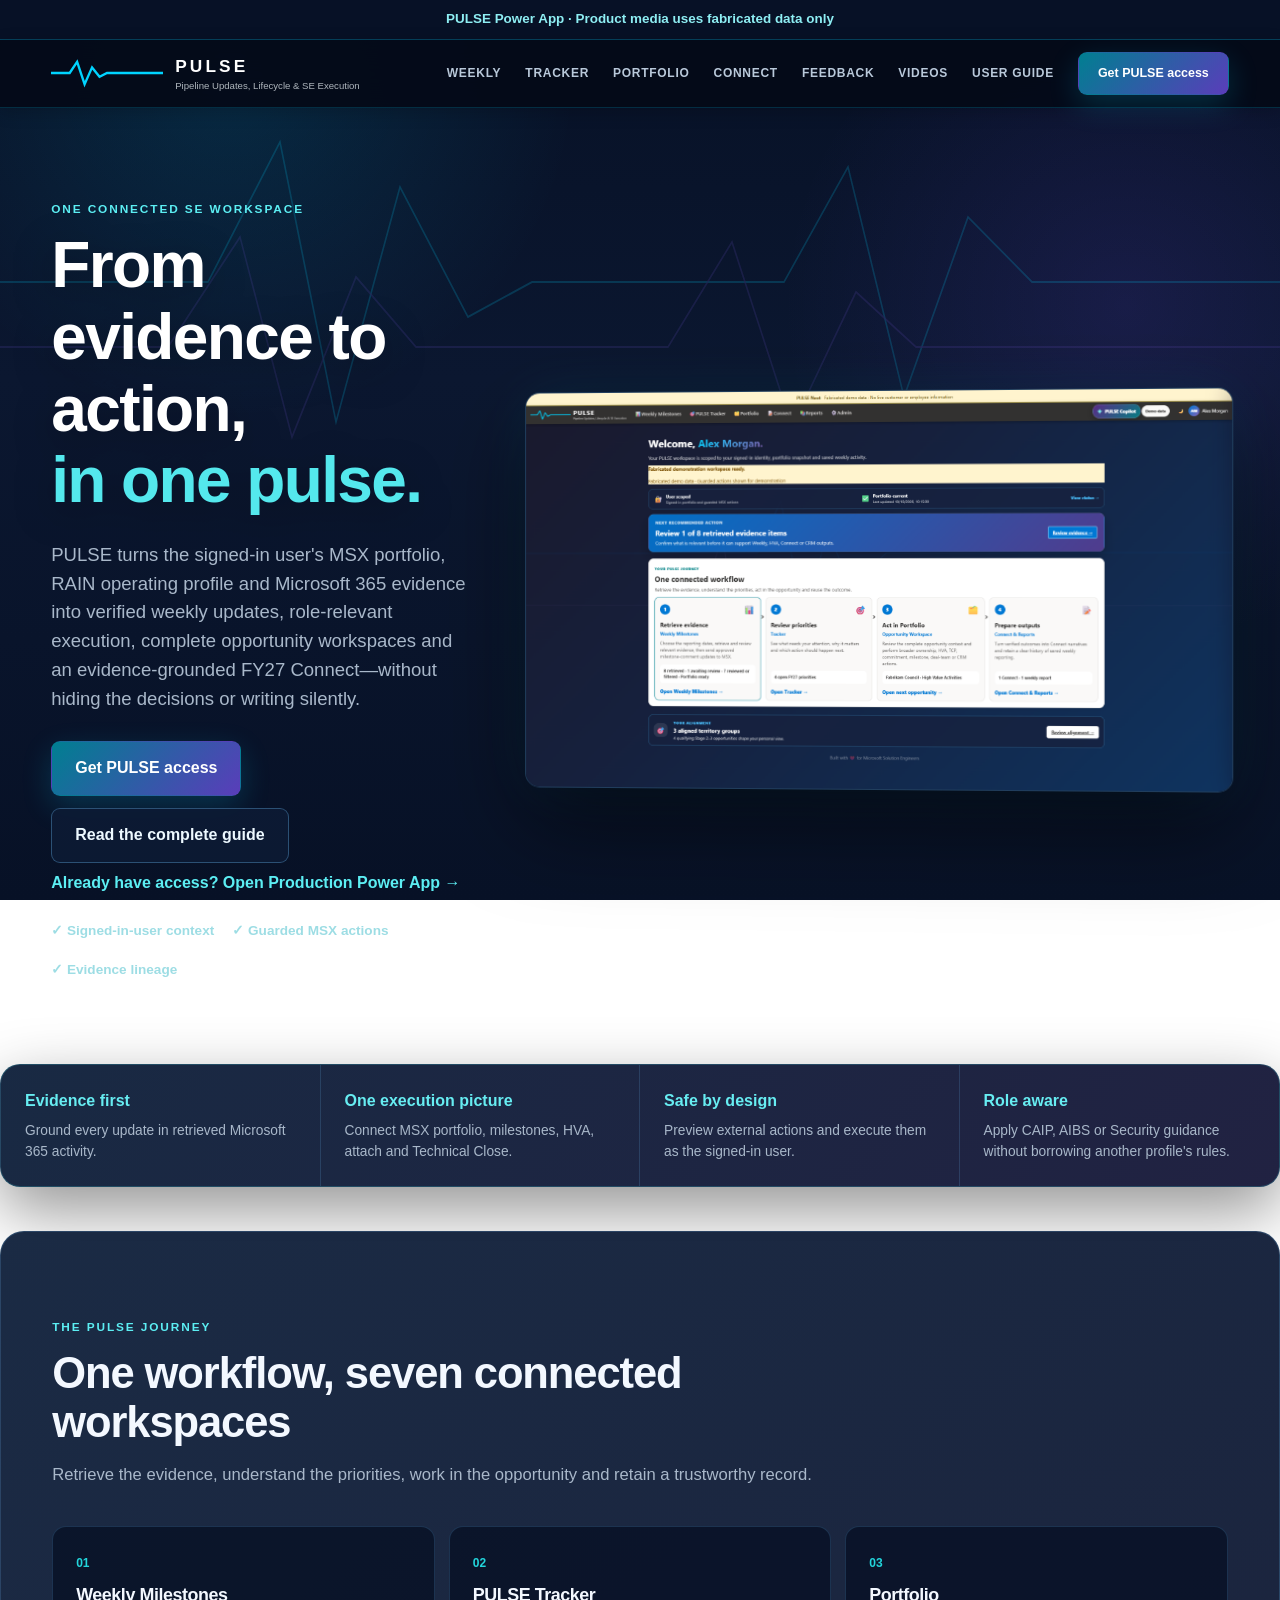
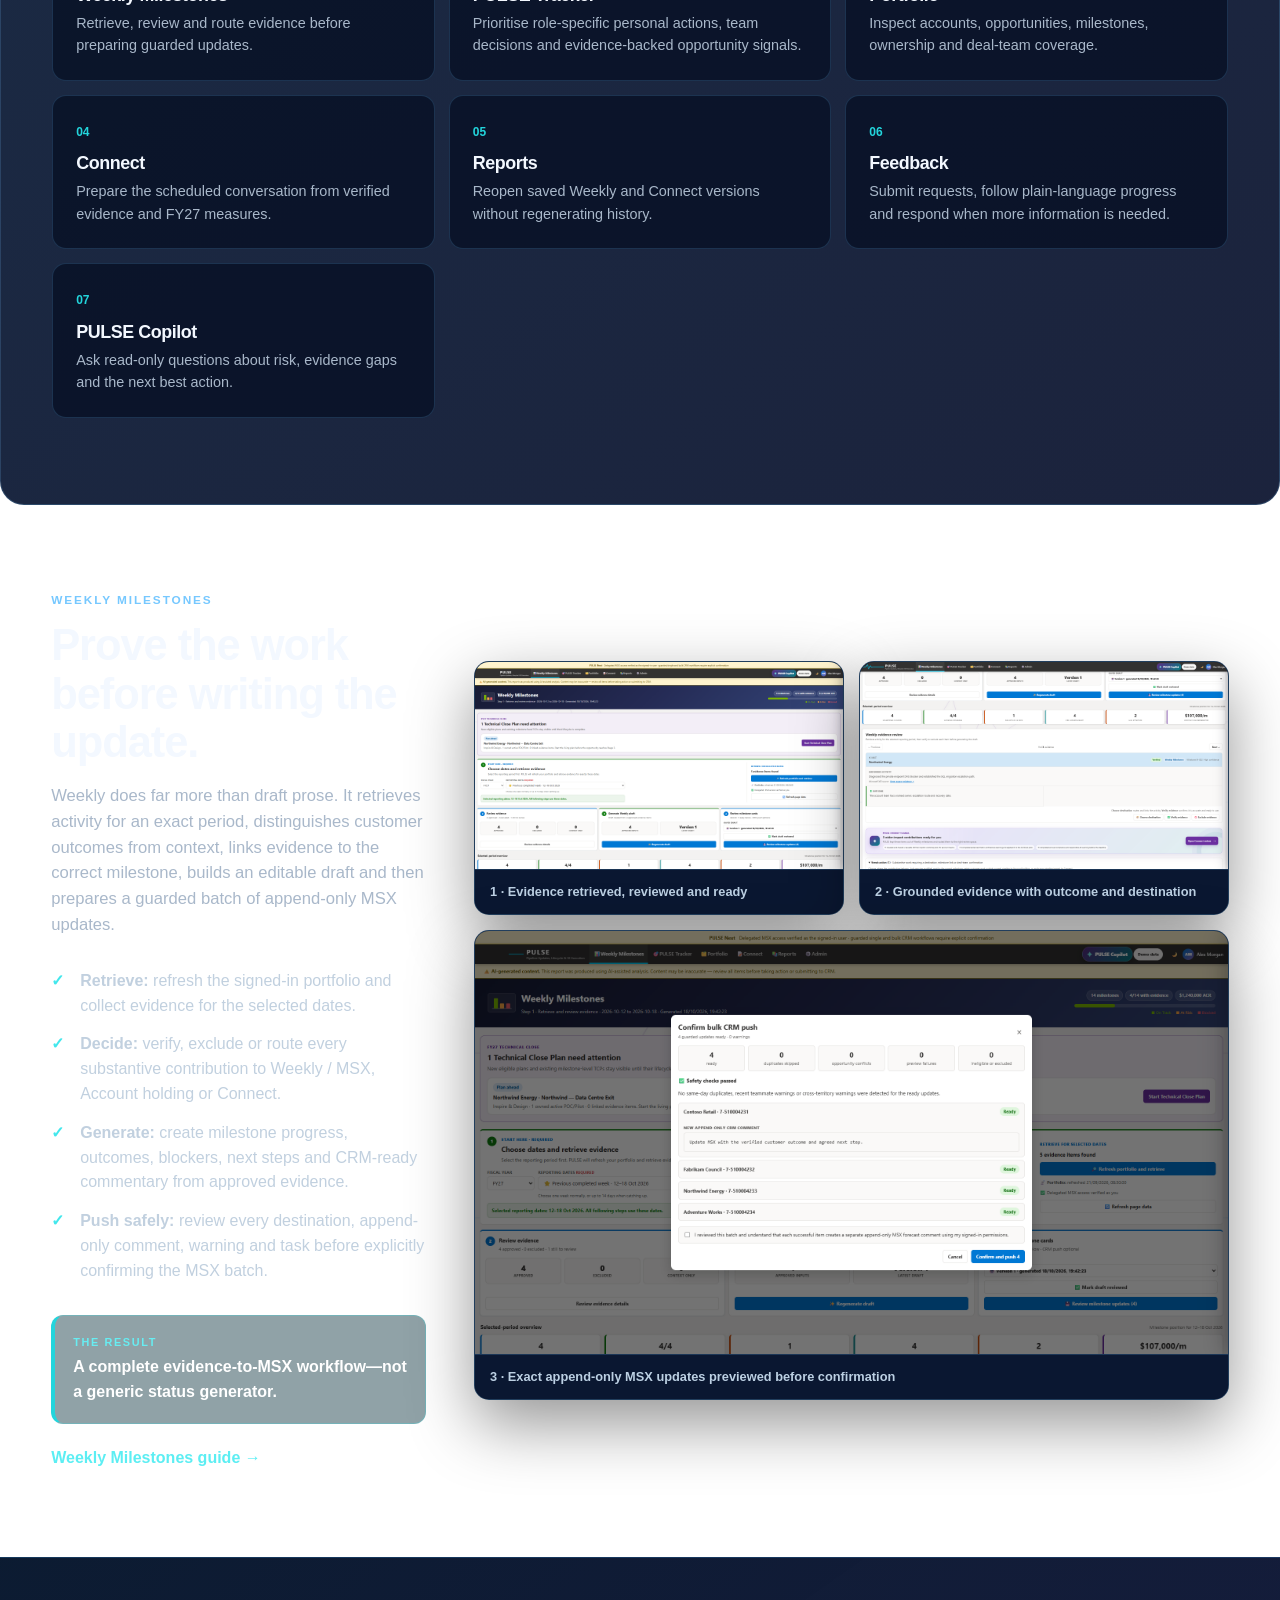
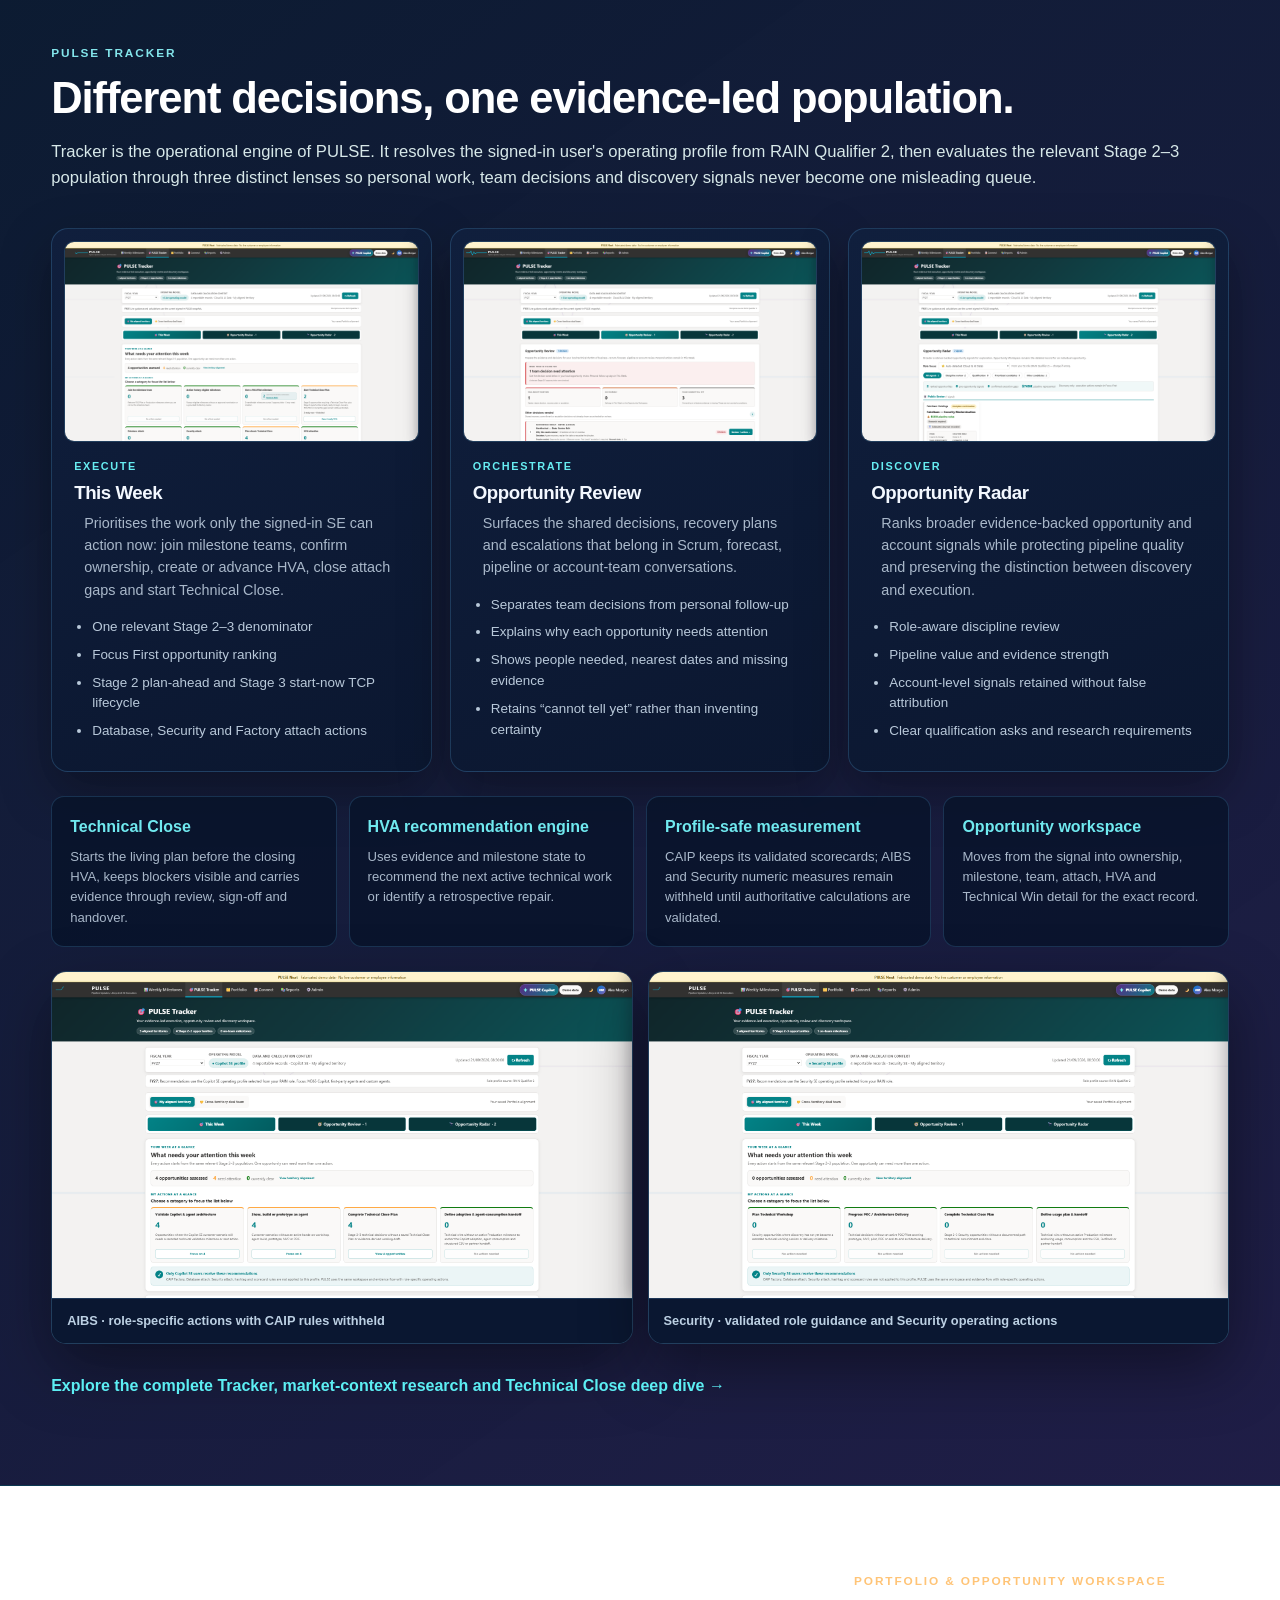
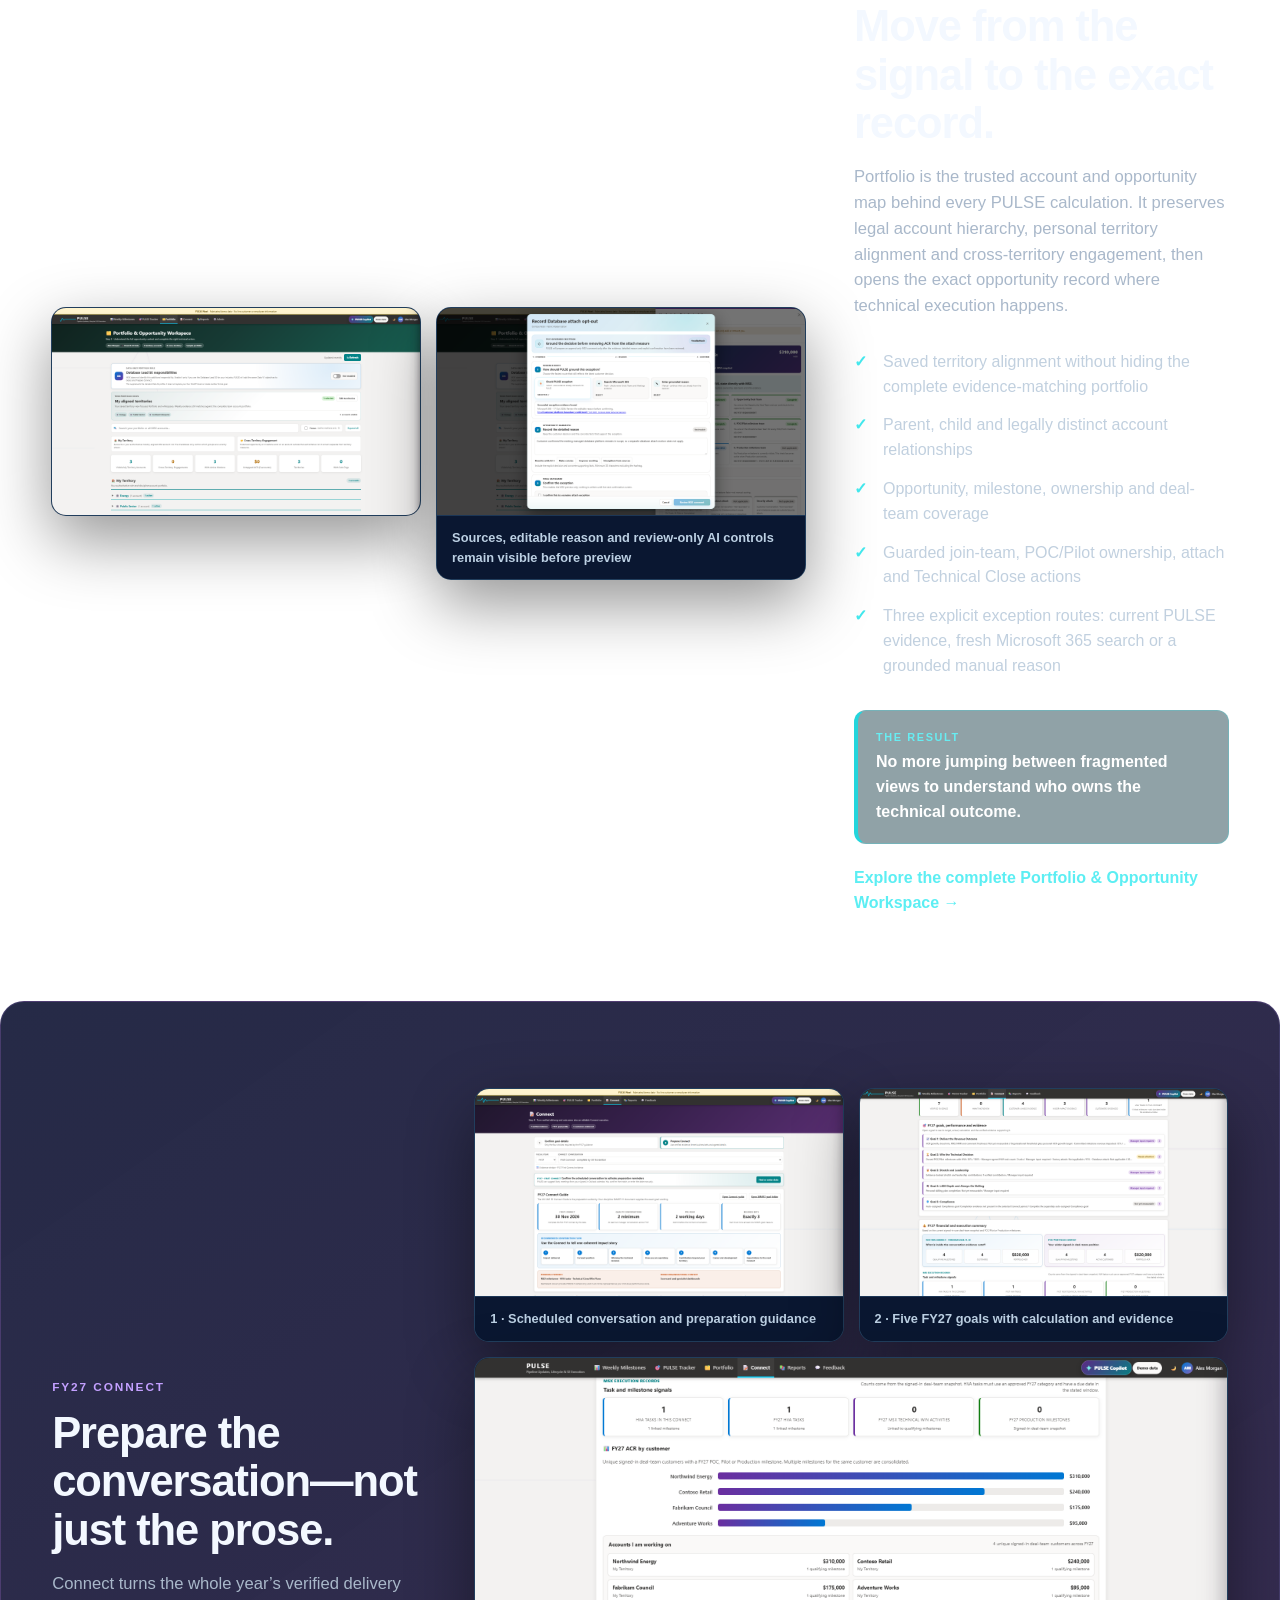
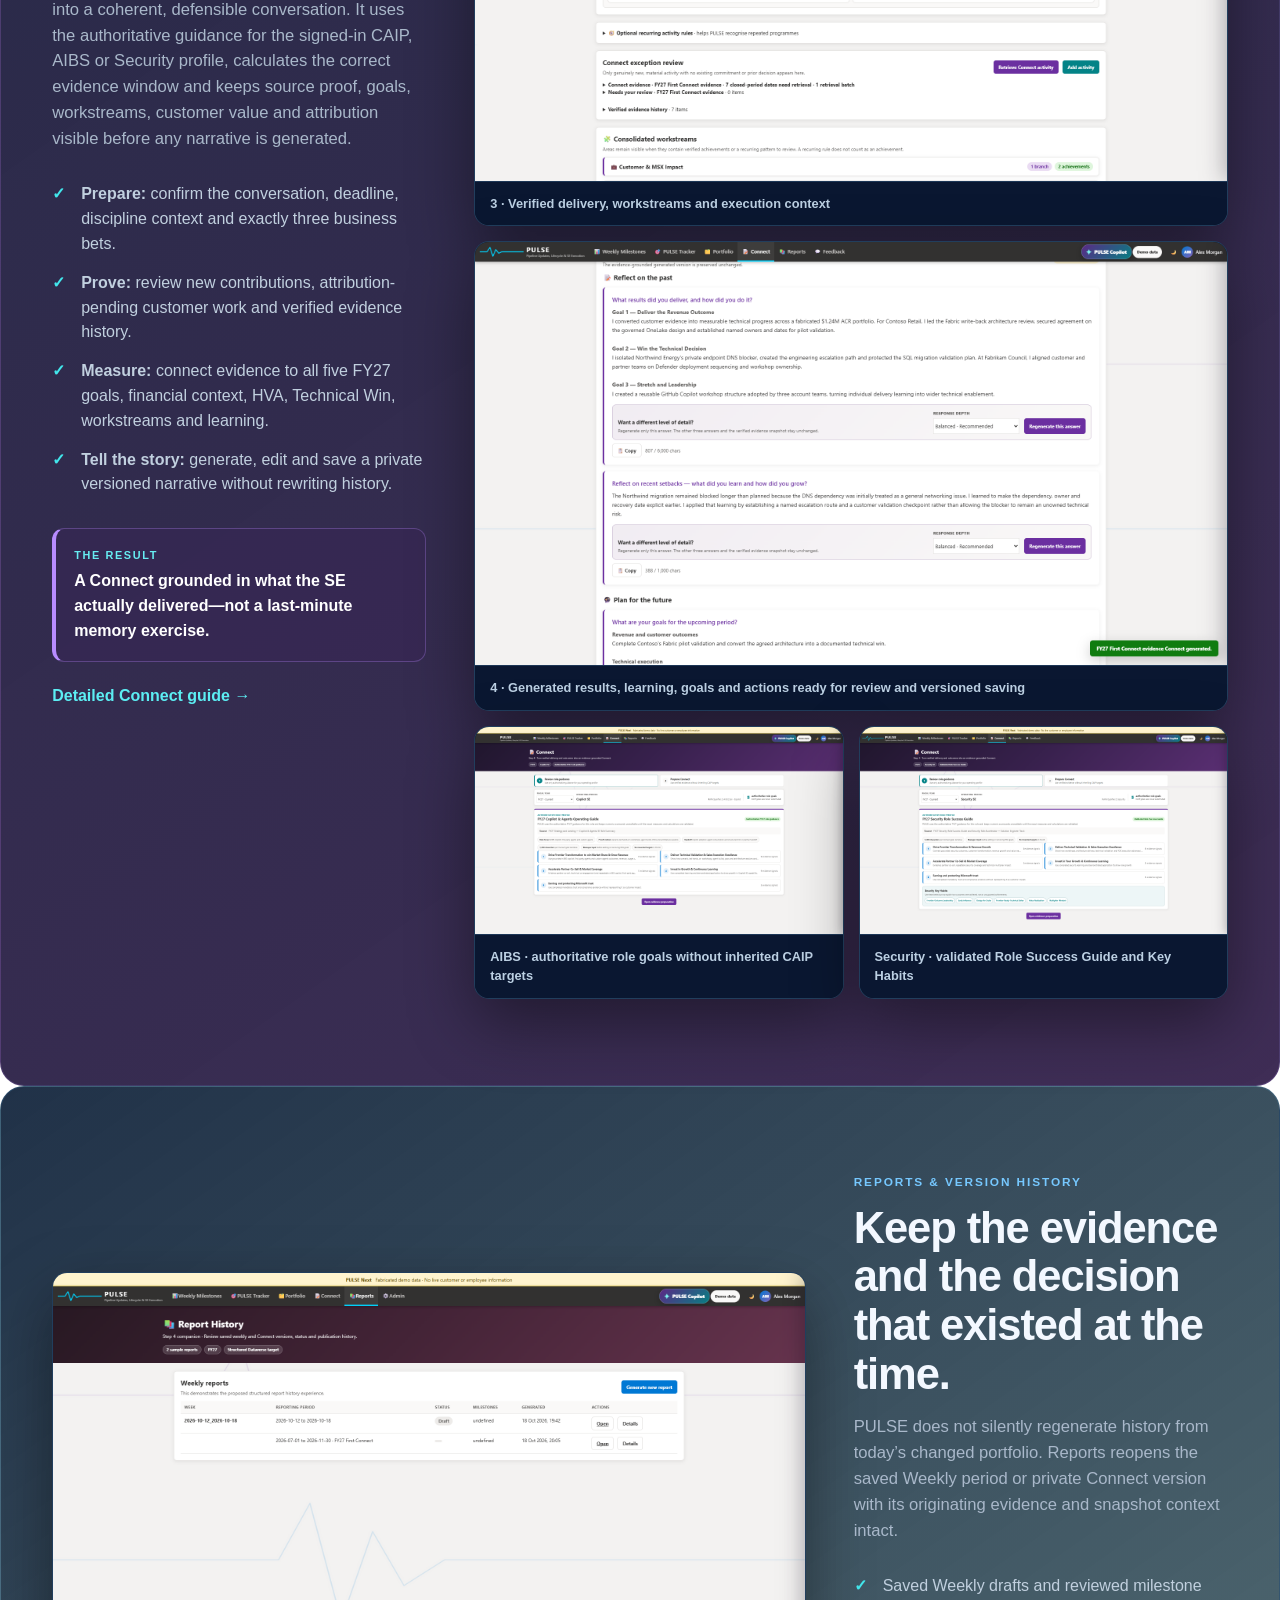
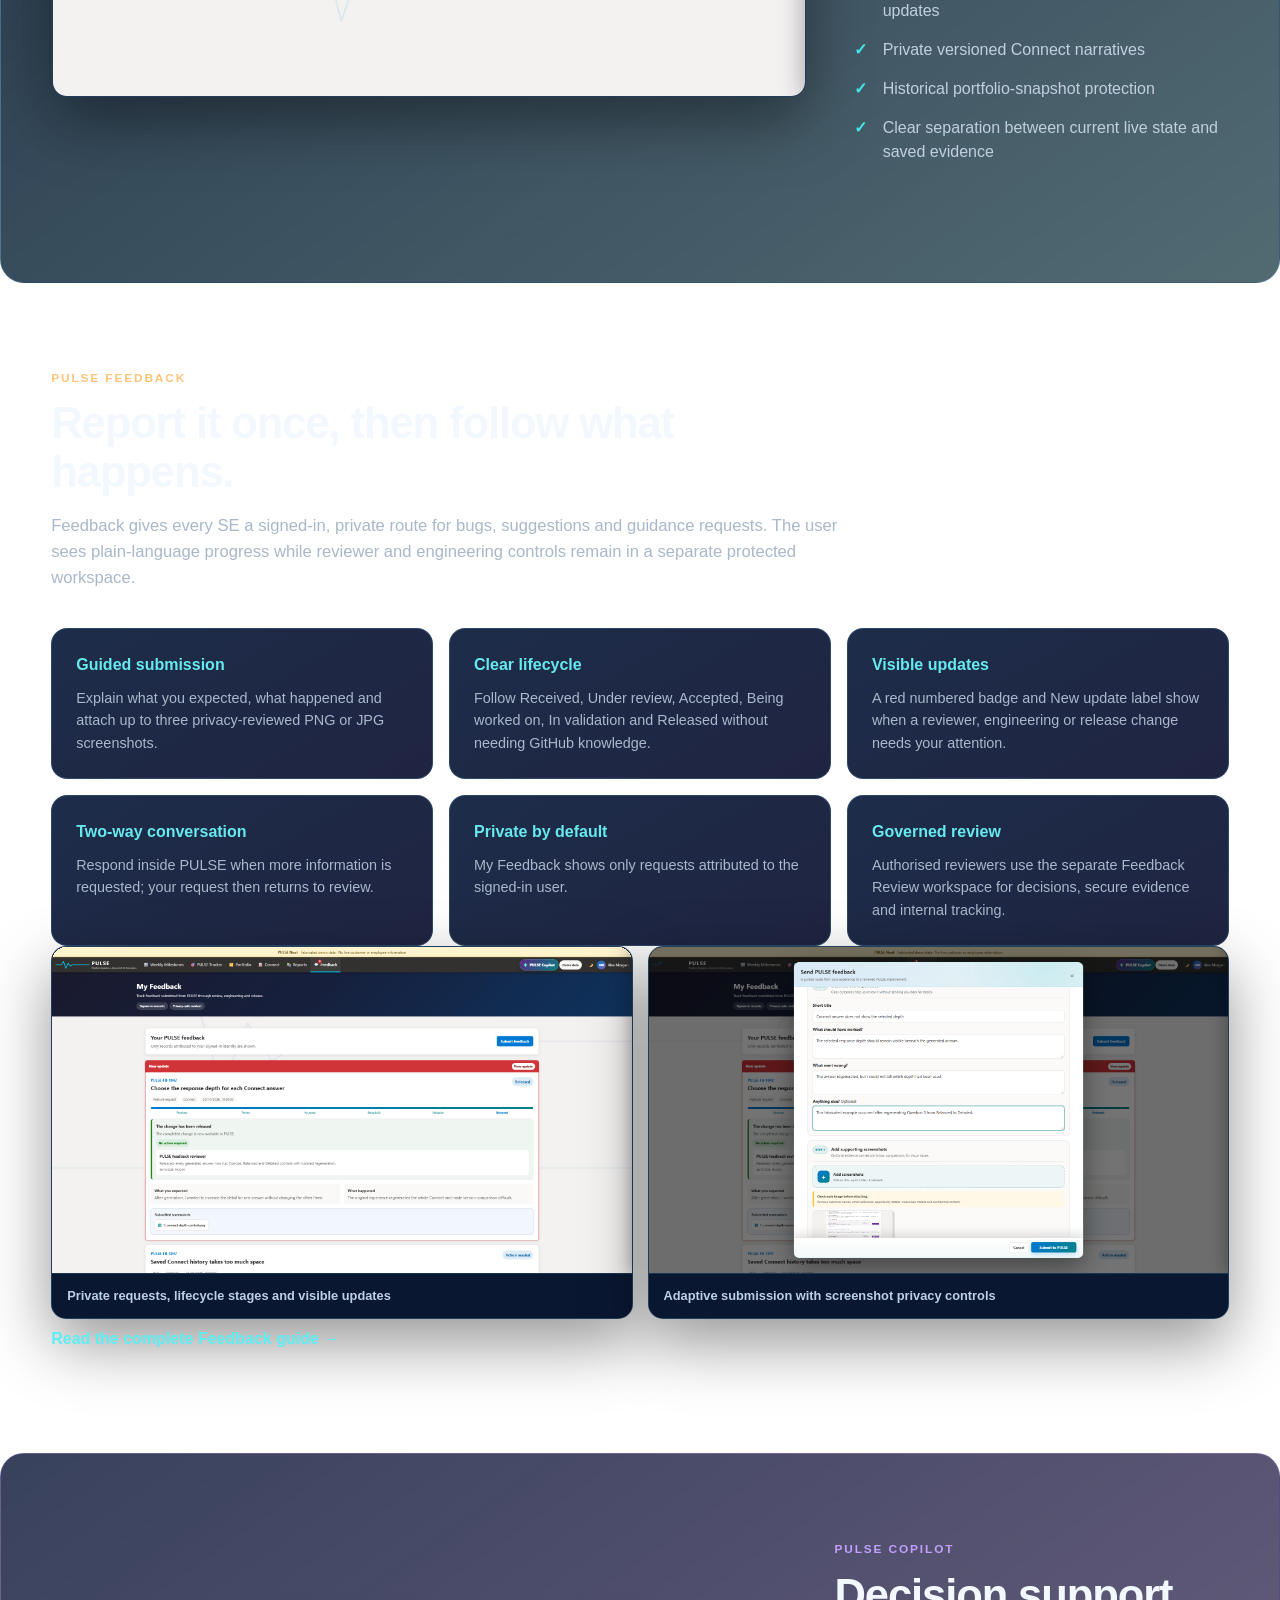
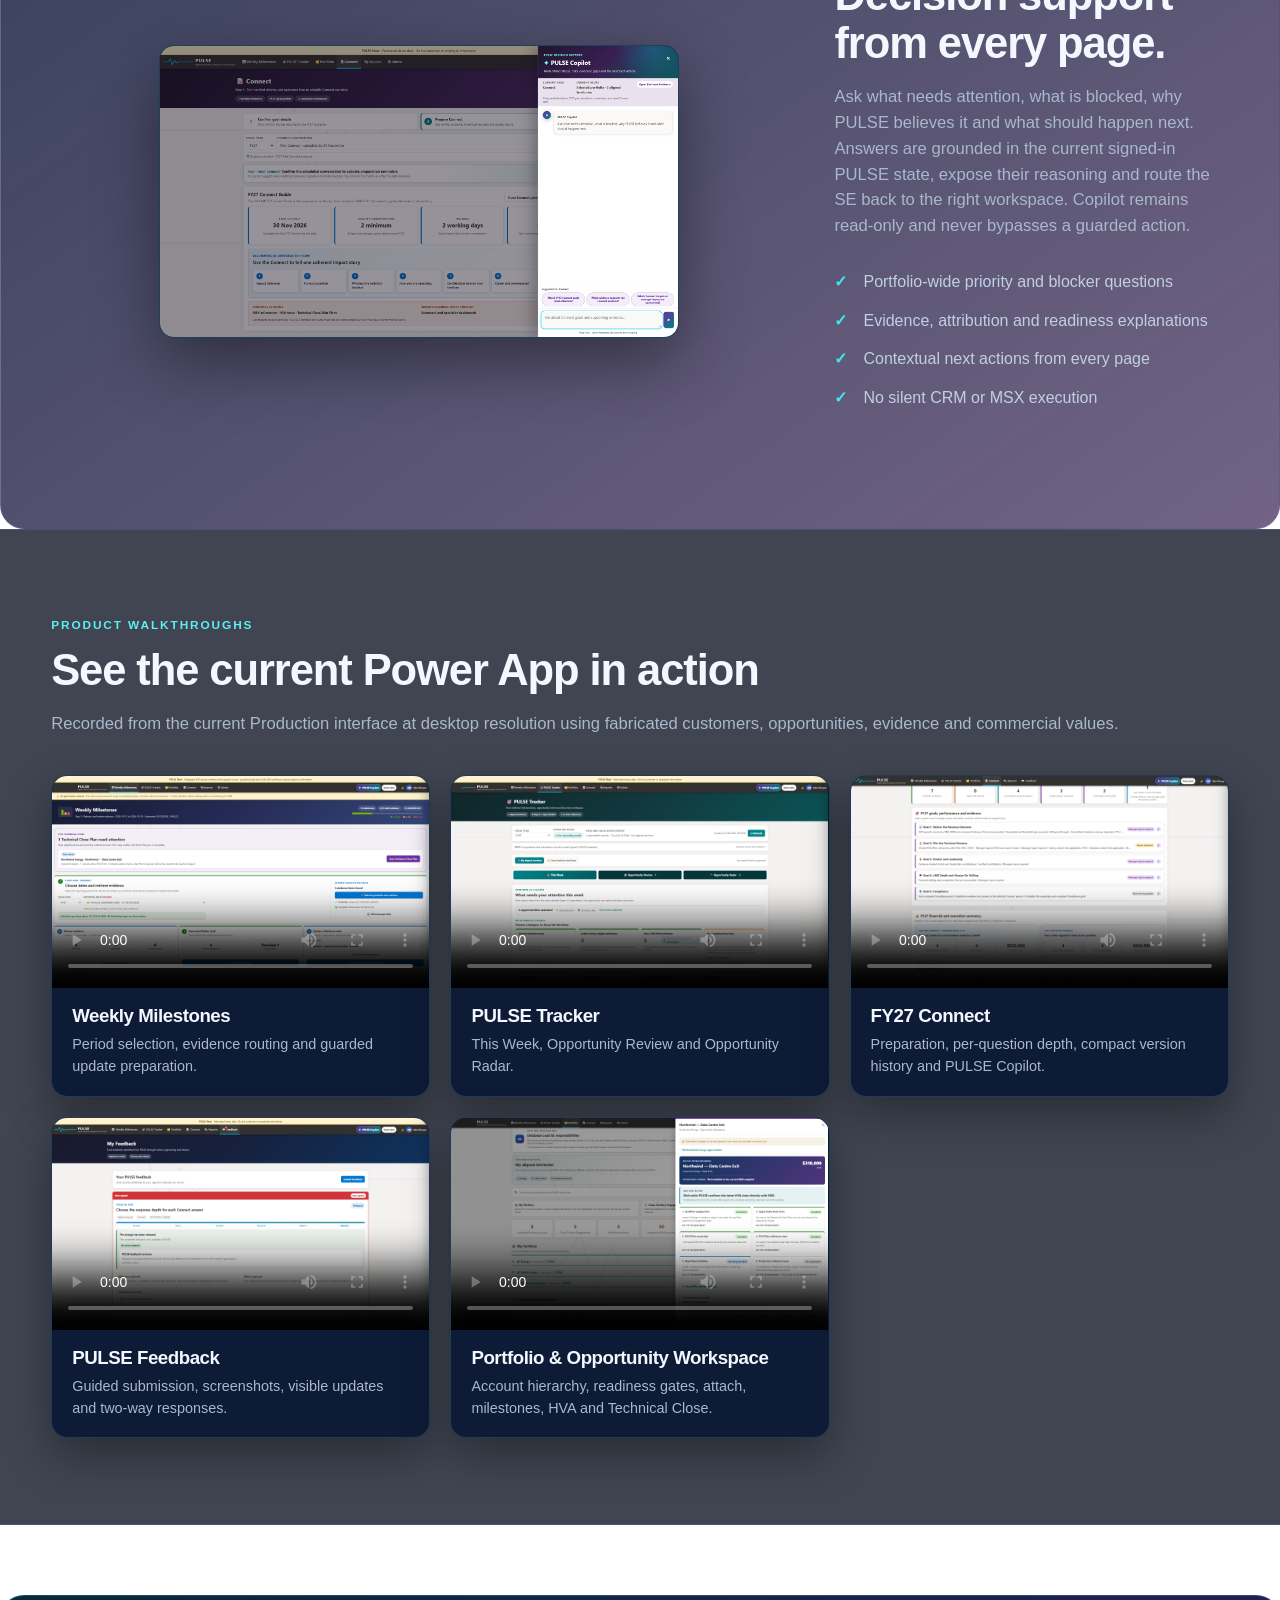
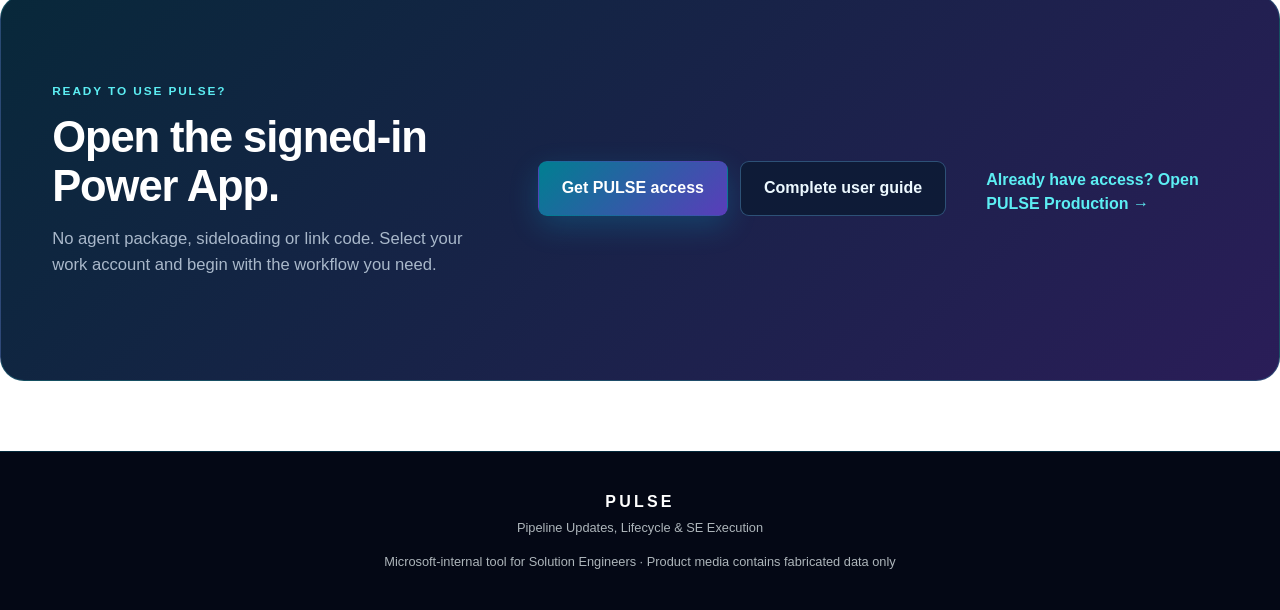
==== commit bc2807b5: "docs: refresh Connect and Feedback guide Co-authored-by: Copilot <223556219+Copilot@users.noreply.gi" ====
--- a/index.html
+++ b/index.html
@@ -206,6 +206,10 @@
         <article><b>Private by default</b><p>My Feedback shows only requests attributed to the signed-in user.</p></article>
         <article><b>Governed review</b><p>Authorised reviewers use the separate Feedback Review workspace for decisions, secure evidence and internal tracking.</p></article>
       </div>
+      <div class="product-gallery guide-gallery">
+        <figure class="app-frame"><img src="images/current/feedback-overview.png" alt="Private My Feedback lifecycle using fabricated data" /><figcaption>Private requests, lifecycle stages and visible updates</figcaption></figure>
+        <figure class="app-frame"><img src="images/current/feedback-submit.png" alt="Guided feedback form with fabricated screenshot evidence" /><figcaption>Adaptive submission with screenshot privacy controls</figcaption></figure>
+      </div>
       <p><a class="text-link" href="userguide.html#feedback">Read the complete Feedback guide →</a></p>
     </section>
 
@@ -236,7 +240,11 @@
         </article>
         <article class="video-card">
           <video controls preload="metadata" poster="images/current/connect.png"><source src="videos/connect-walkthrough.mp4" type="video/mp4" /></video>
-          <div><h3>FY27 Connect</h3><p>Preparation context, evidence review, generation and PULSE Copilot.</p></div>
+          <div><h3>FY27 Connect</h3><p>Preparation, per-question depth, compact version history and PULSE Copilot.</p></div>
+        </article>
+        <article class="video-card">
+          <video controls preload="metadata" poster="images/current/feedback-overview.png"><source src="videos/feedback-walkthrough.mp4" type="video/mp4" /></video>
+          <div><h3>PULSE Feedback</h3><p>Guided submission, screenshots, visible updates and two-way responses.</p></div>
         </article>
         <article class="video-card">
           <video controls preload="metadata" poster="images/current/opportunity-workspace.png"><source src="videos/portfolio-opportunity-walkthrough.mp4" type="video/mp4" /></video>
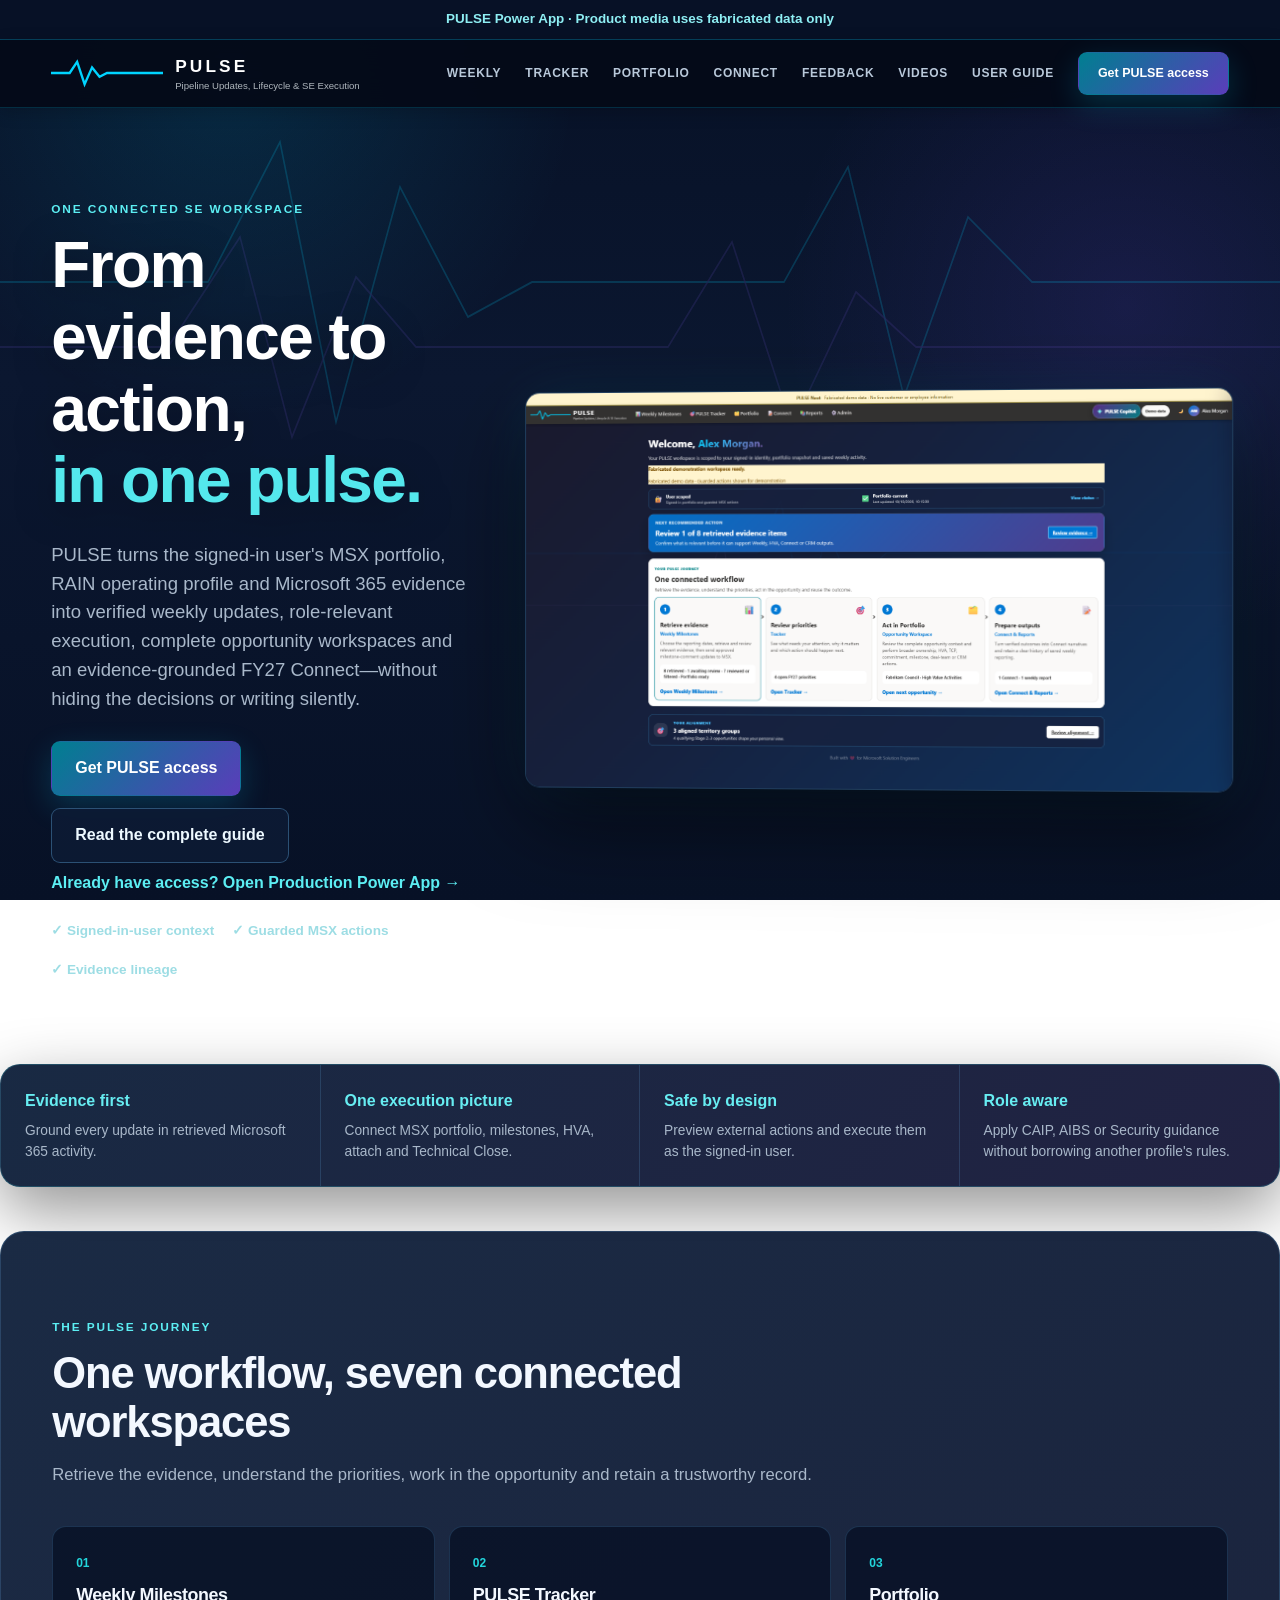
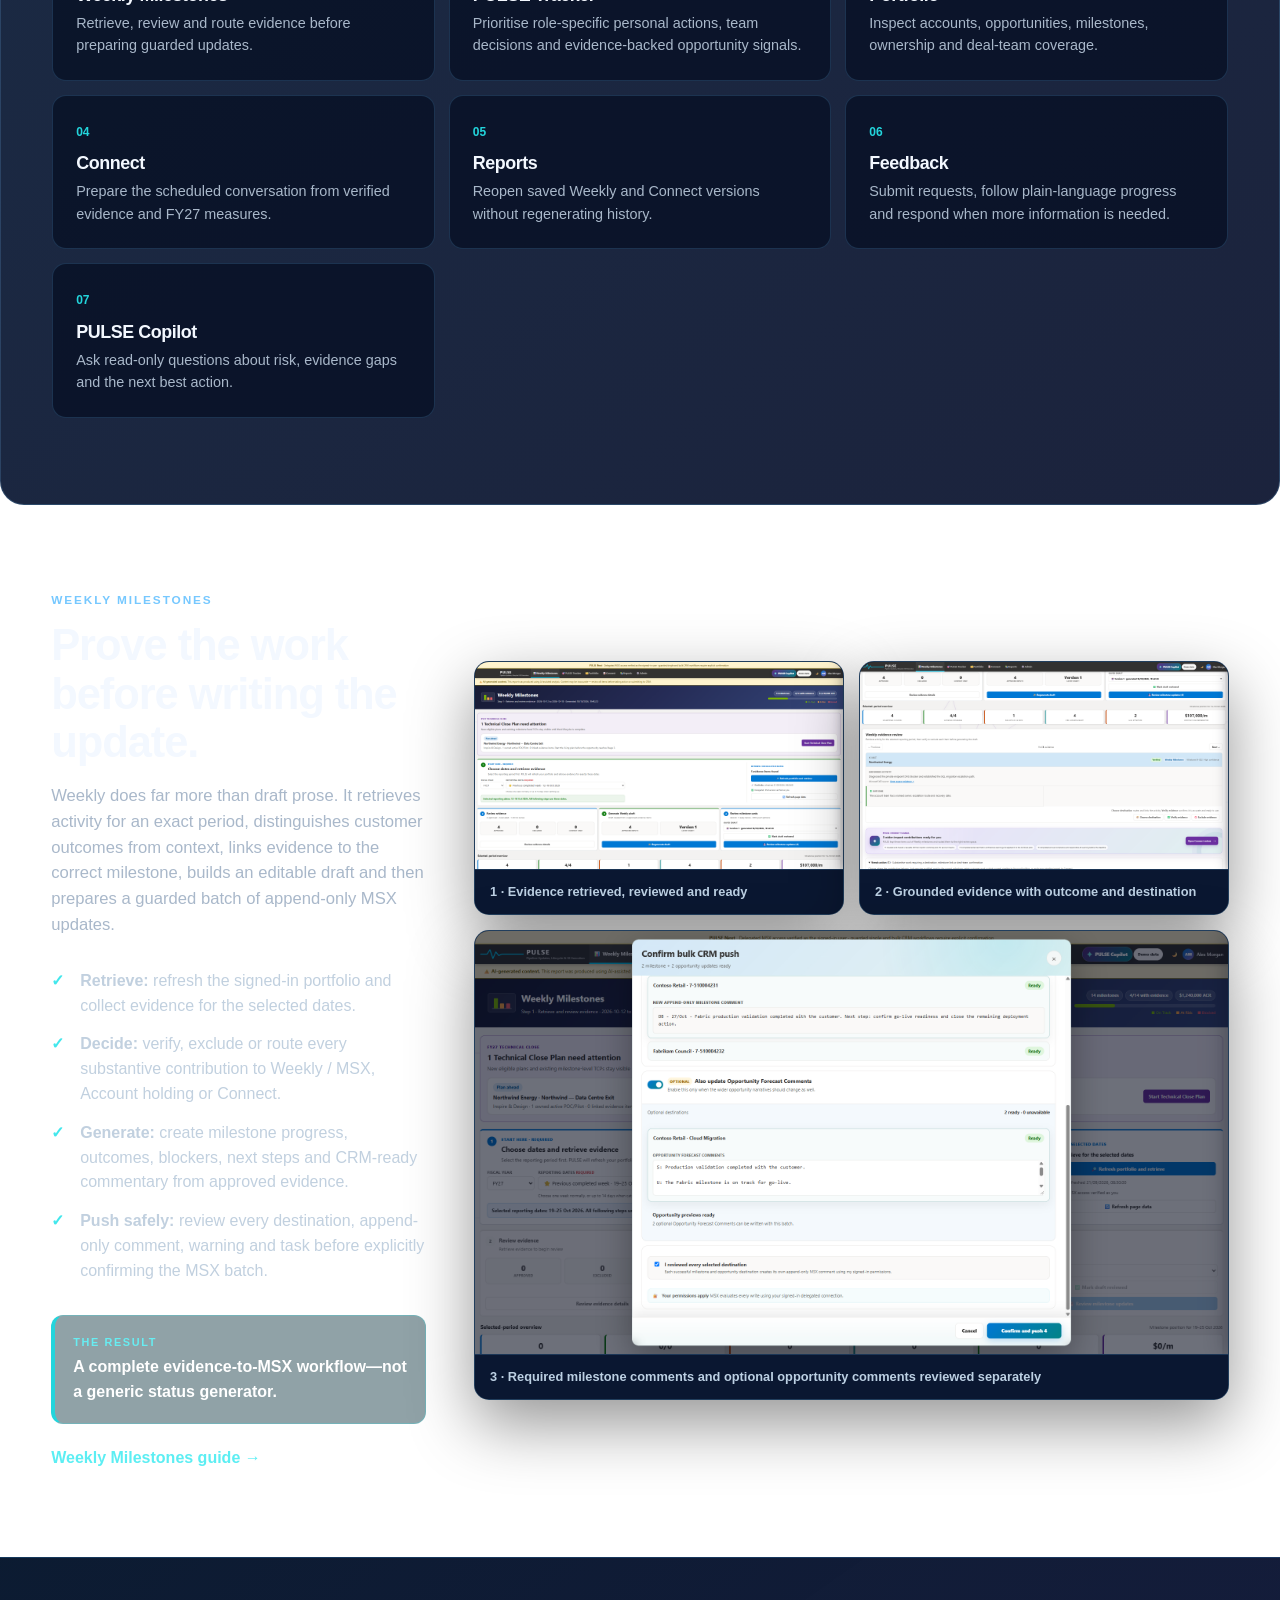
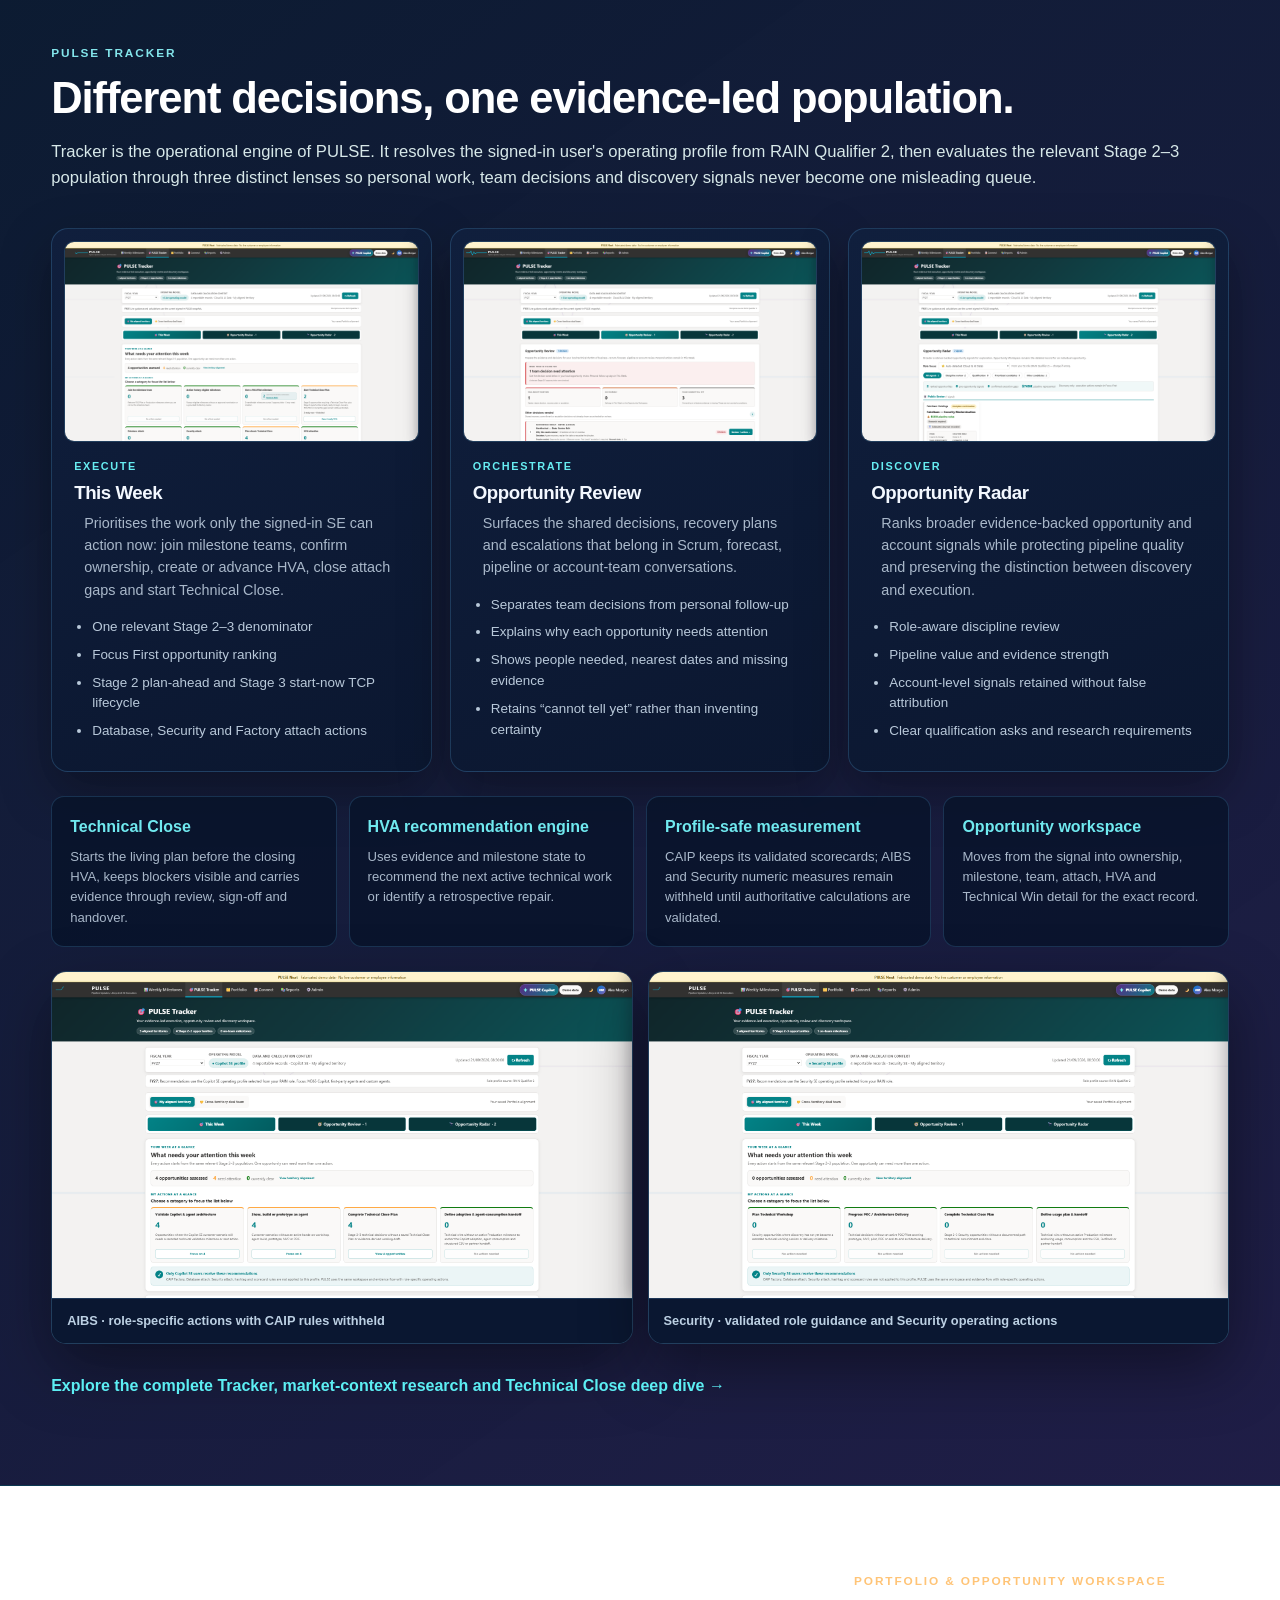
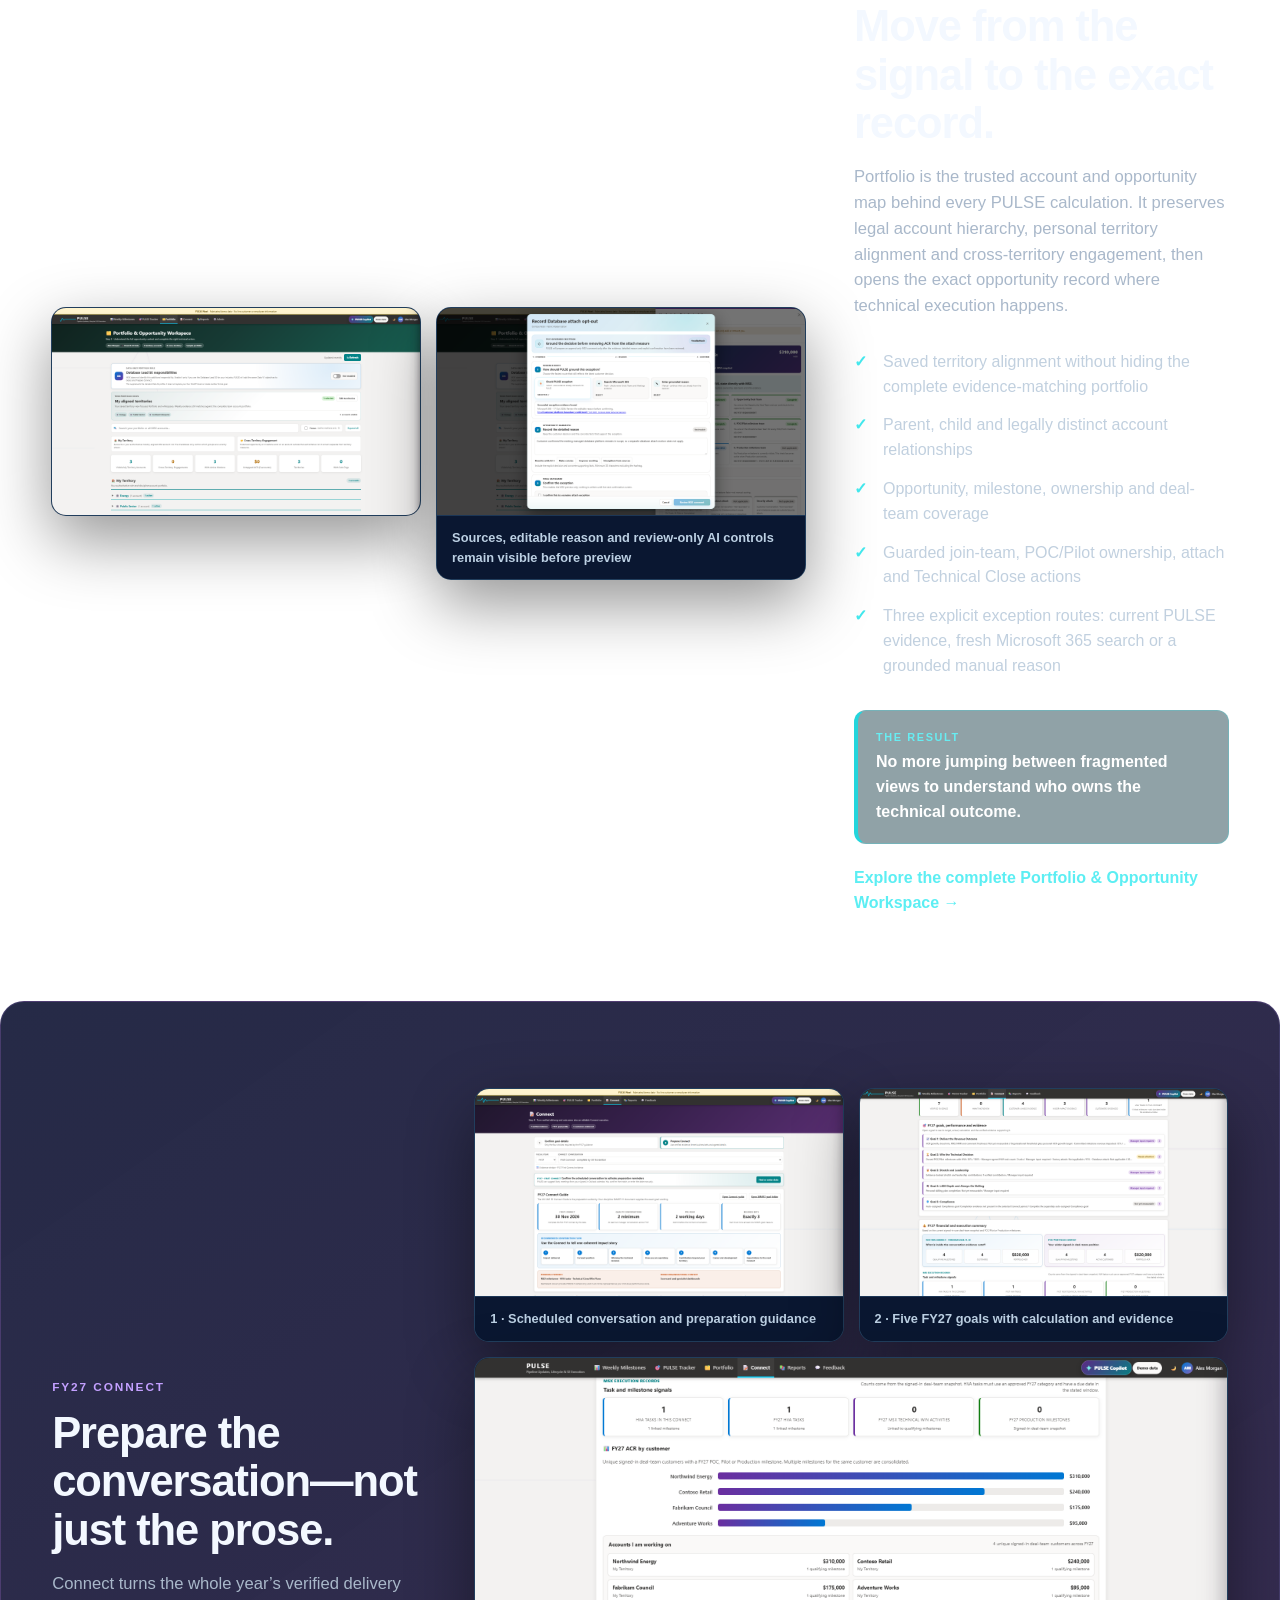
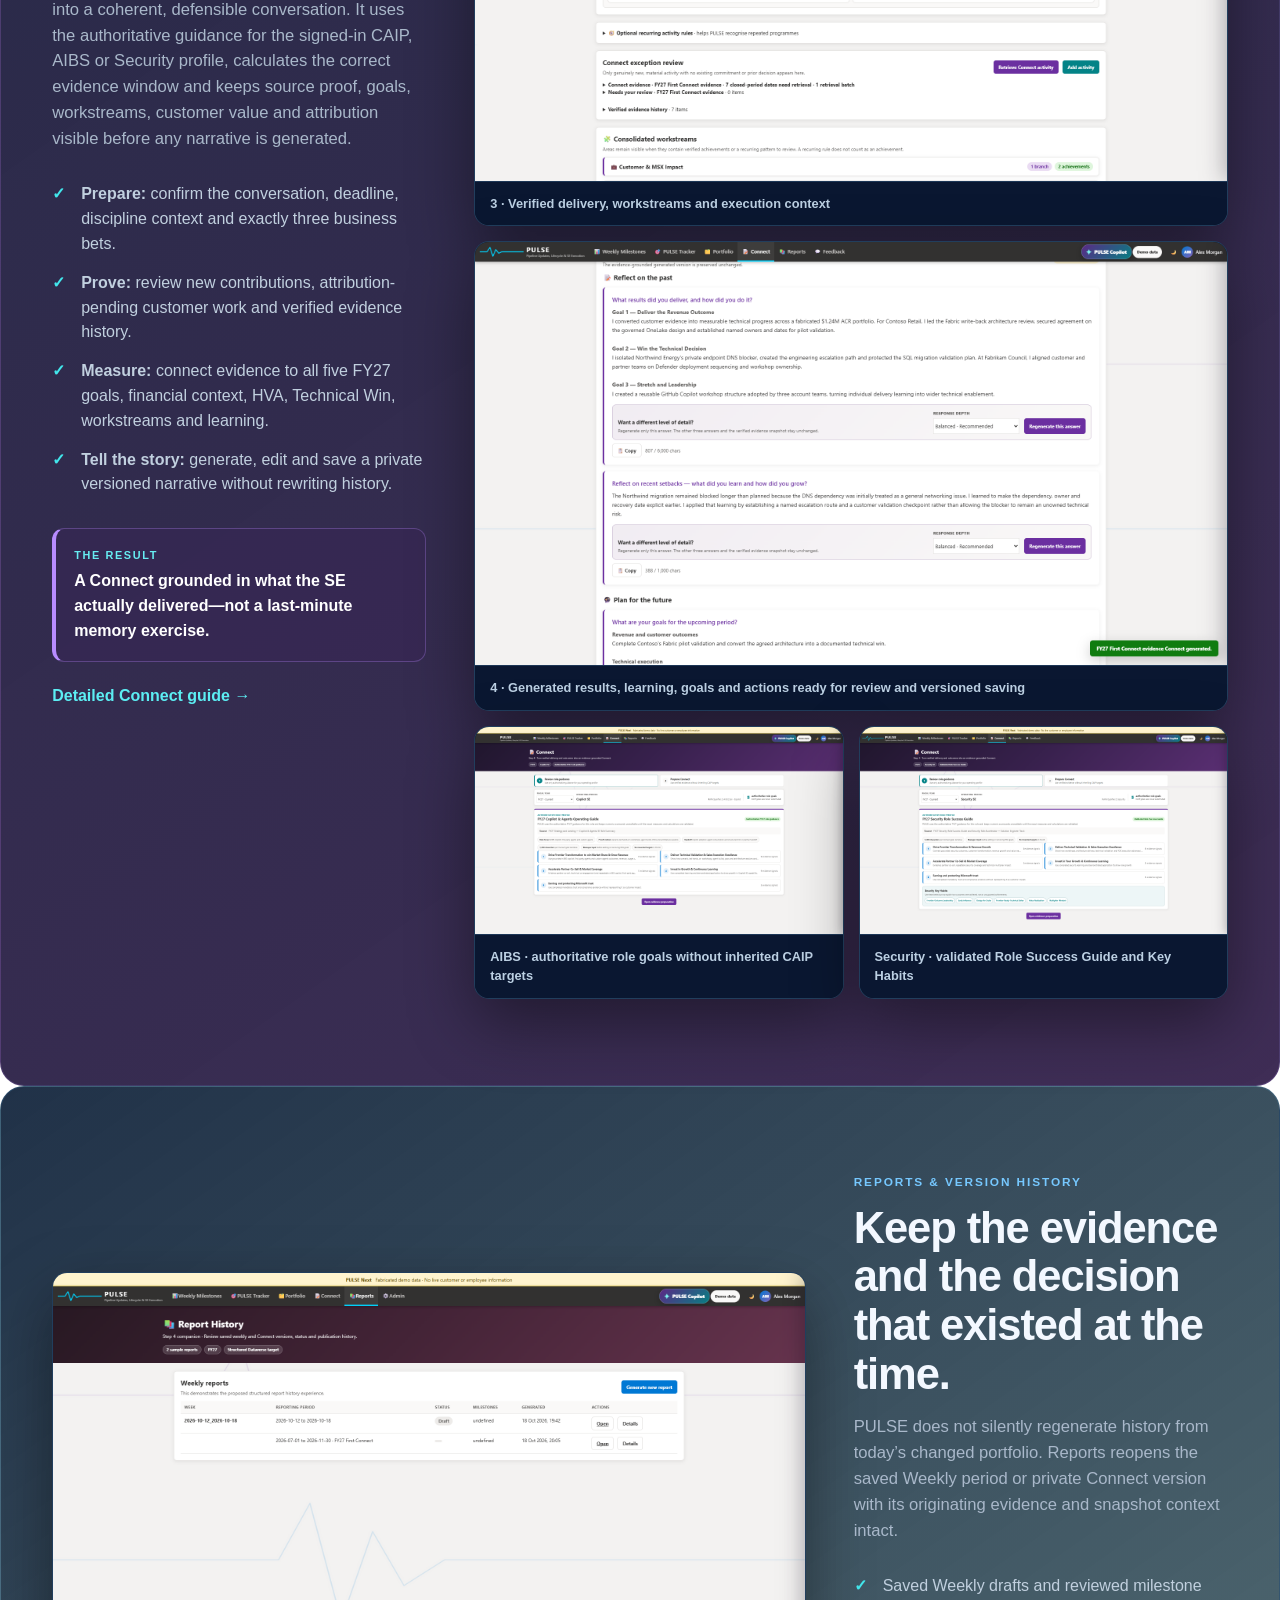
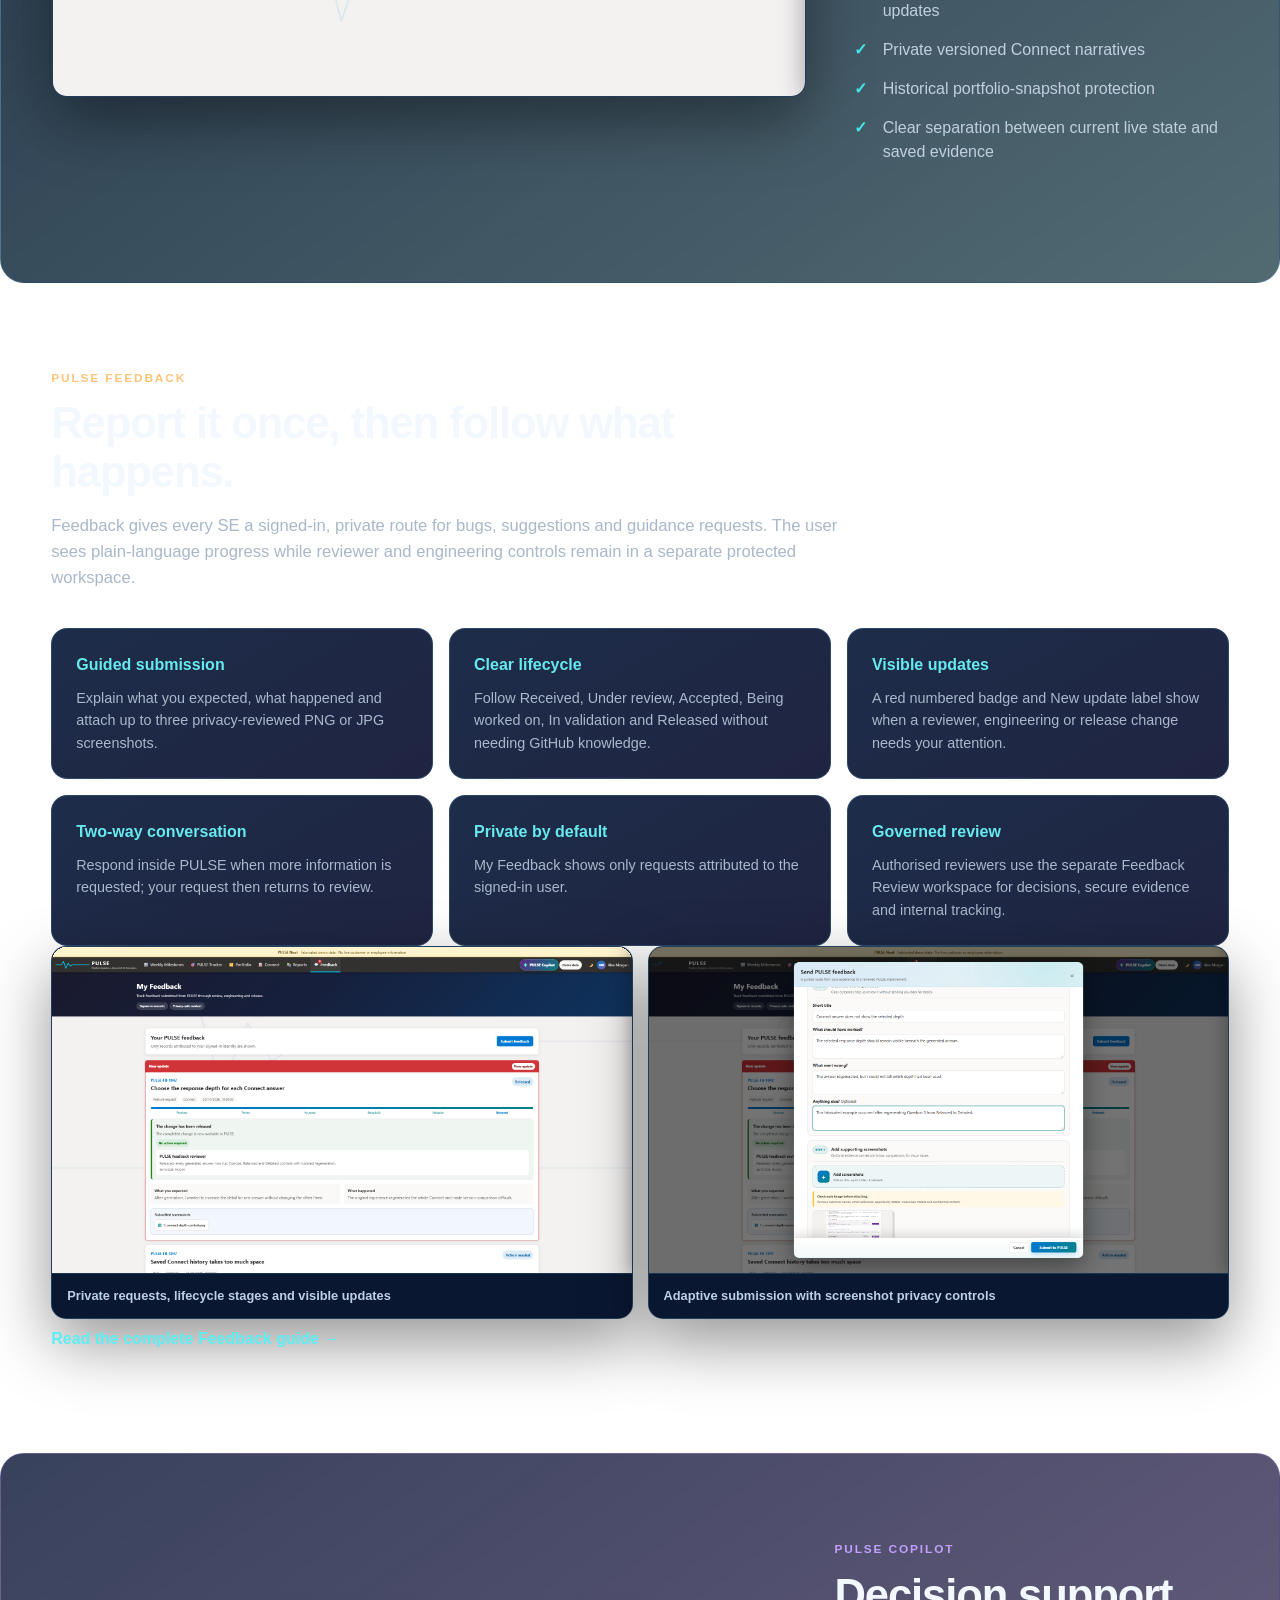
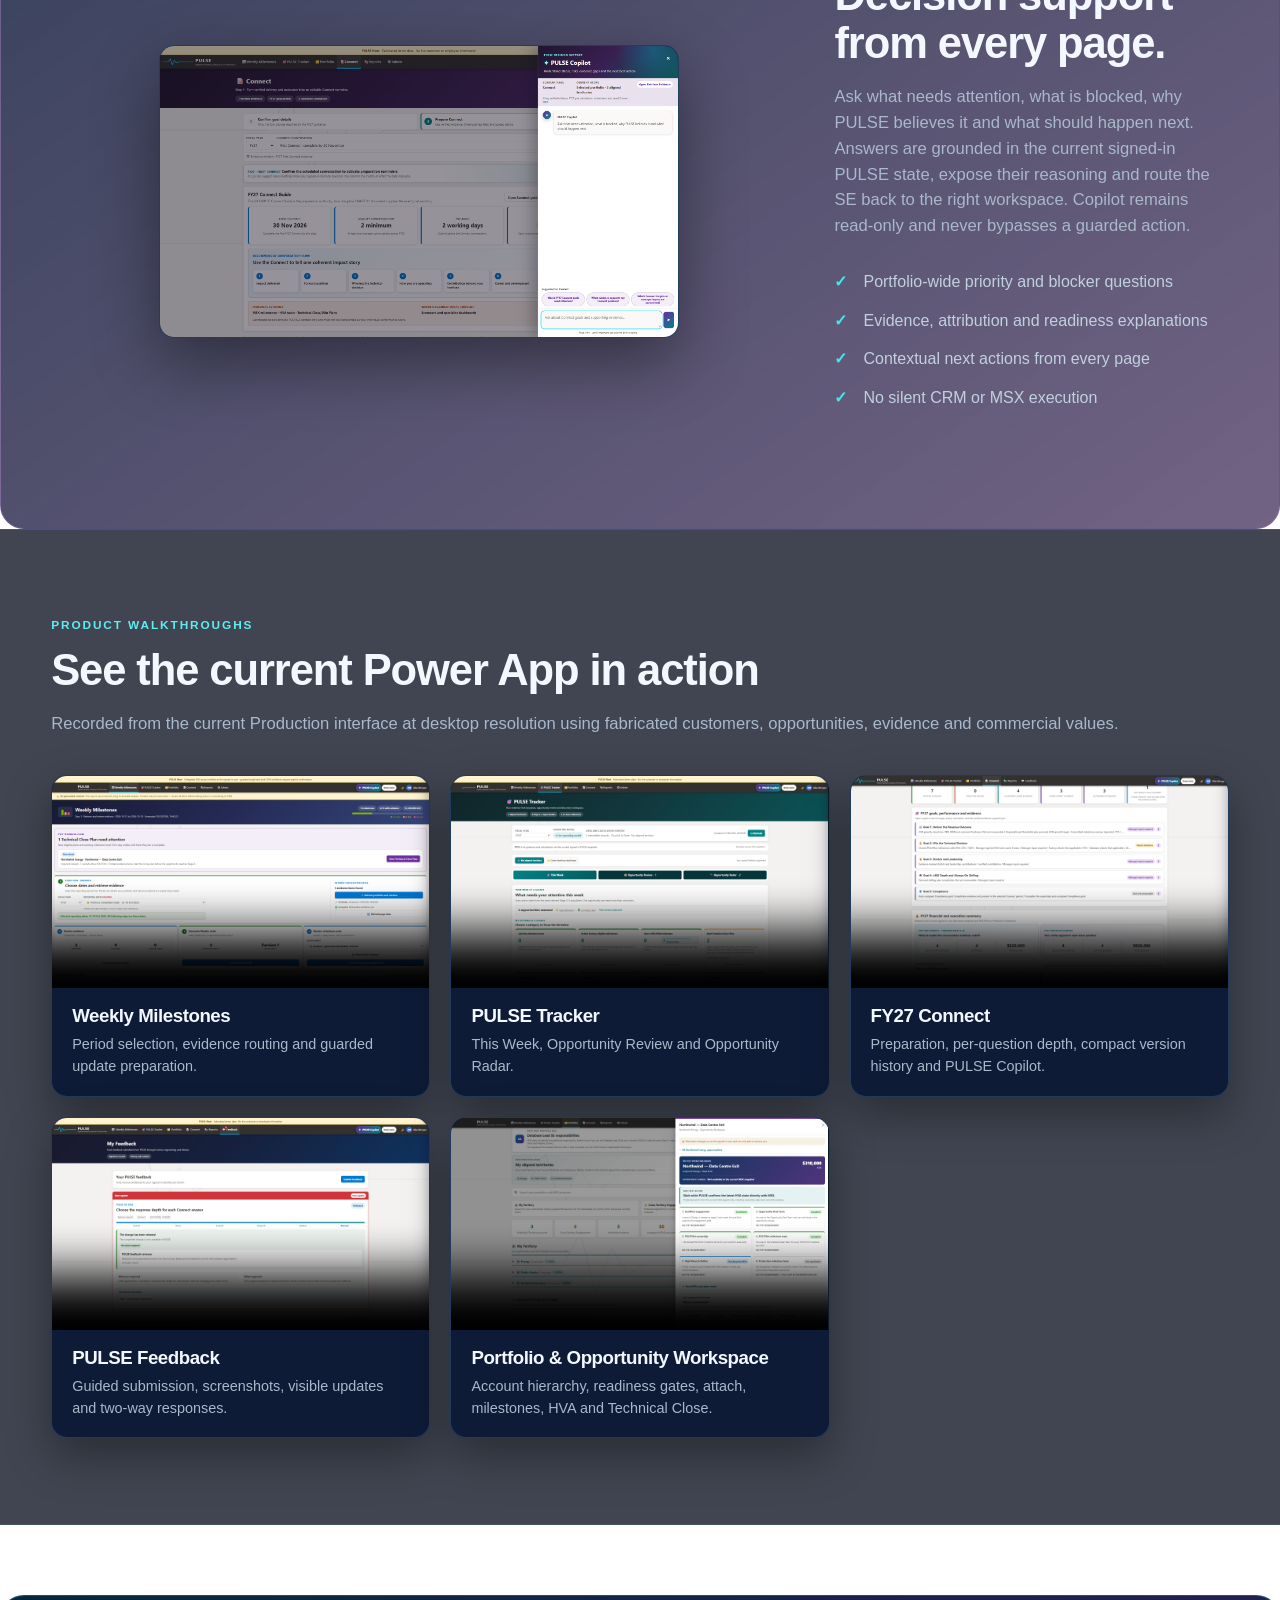
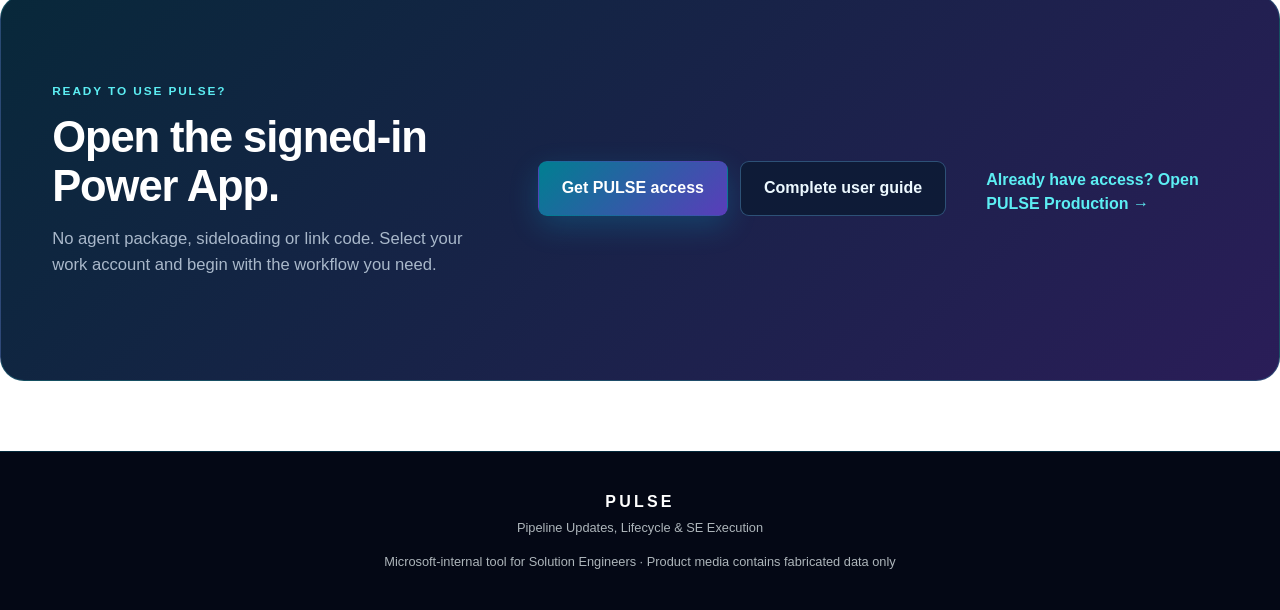
==== commit b9d95715: "Update bulk CRM modal guide Co-authored-by: Copilot <223556219+Copilot@users.noreply.github.com>  Co" ====
--- a/index.html
+++ b/index.html
@@ -95,7 +95,7 @@
       <div class="product-gallery weekly-gallery">
         <figure class="app-frame"><img src="images/current/weekly.png" alt="Populated Weekly Milestones workflow with approved evidence and generated draft" /><figcaption>1 · Evidence retrieved, reviewed and ready</figcaption></figure>
         <figure class="app-frame"><img src="images/current/weekly-evidence.png" alt="Detailed verified Weekly evidence linked to a customer milestone" /><figcaption>2 · Grounded evidence with outcome and destination</figcaption></figure>
-        <figure class="app-frame gallery-wide"><img src="images/current/weekly-msx-preview.png" alt="Guarded PULSE preview before pushing milestone updates to MSX" /><figcaption>3 · Exact append-only MSX updates previewed before confirmation</figcaption></figure>
+        <figure class="app-frame gallery-wide"><img src="images/current/weekly-msx-preview.png" alt="Guided bulk MSX confirmation with required milestone comments and optional editable opportunity comments" /><figcaption>3 · Required milestone comments and optional opportunity comments reviewed separately</figcaption></figure>
       </div>
     </section>
 
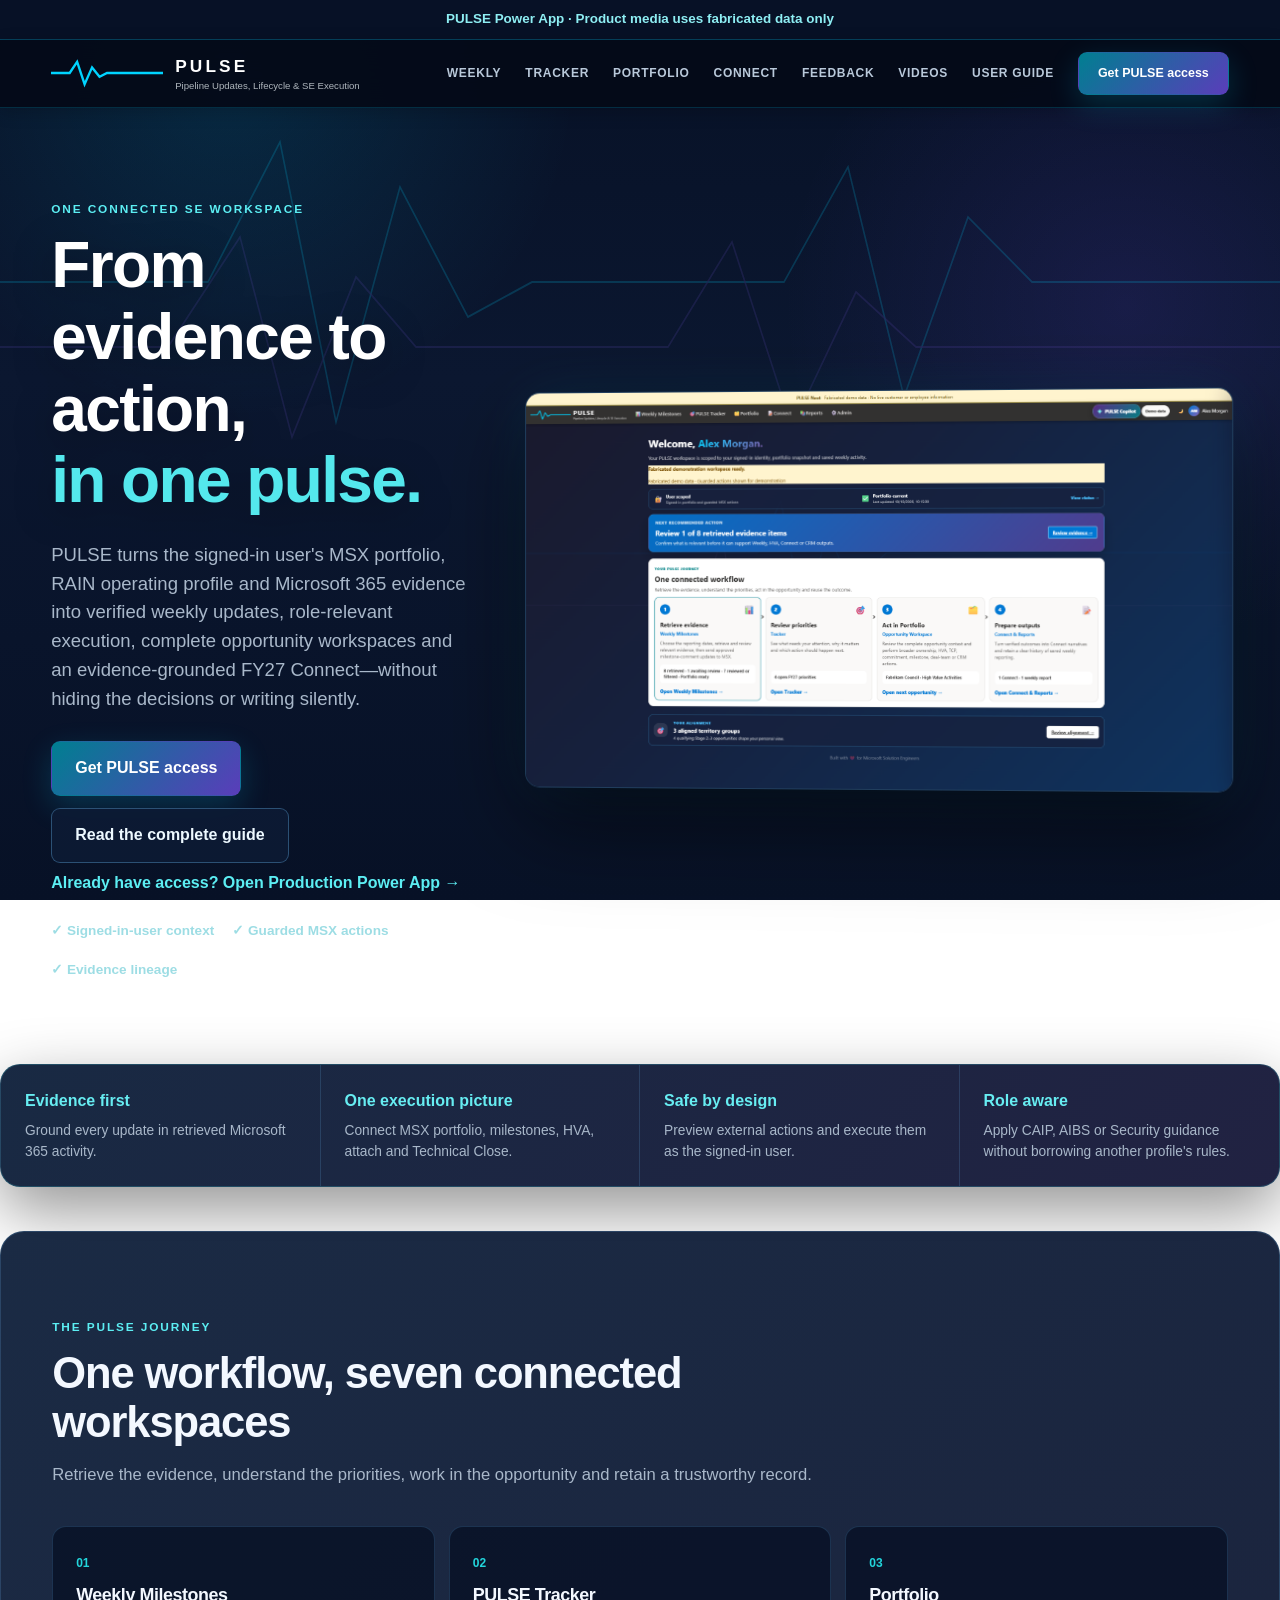
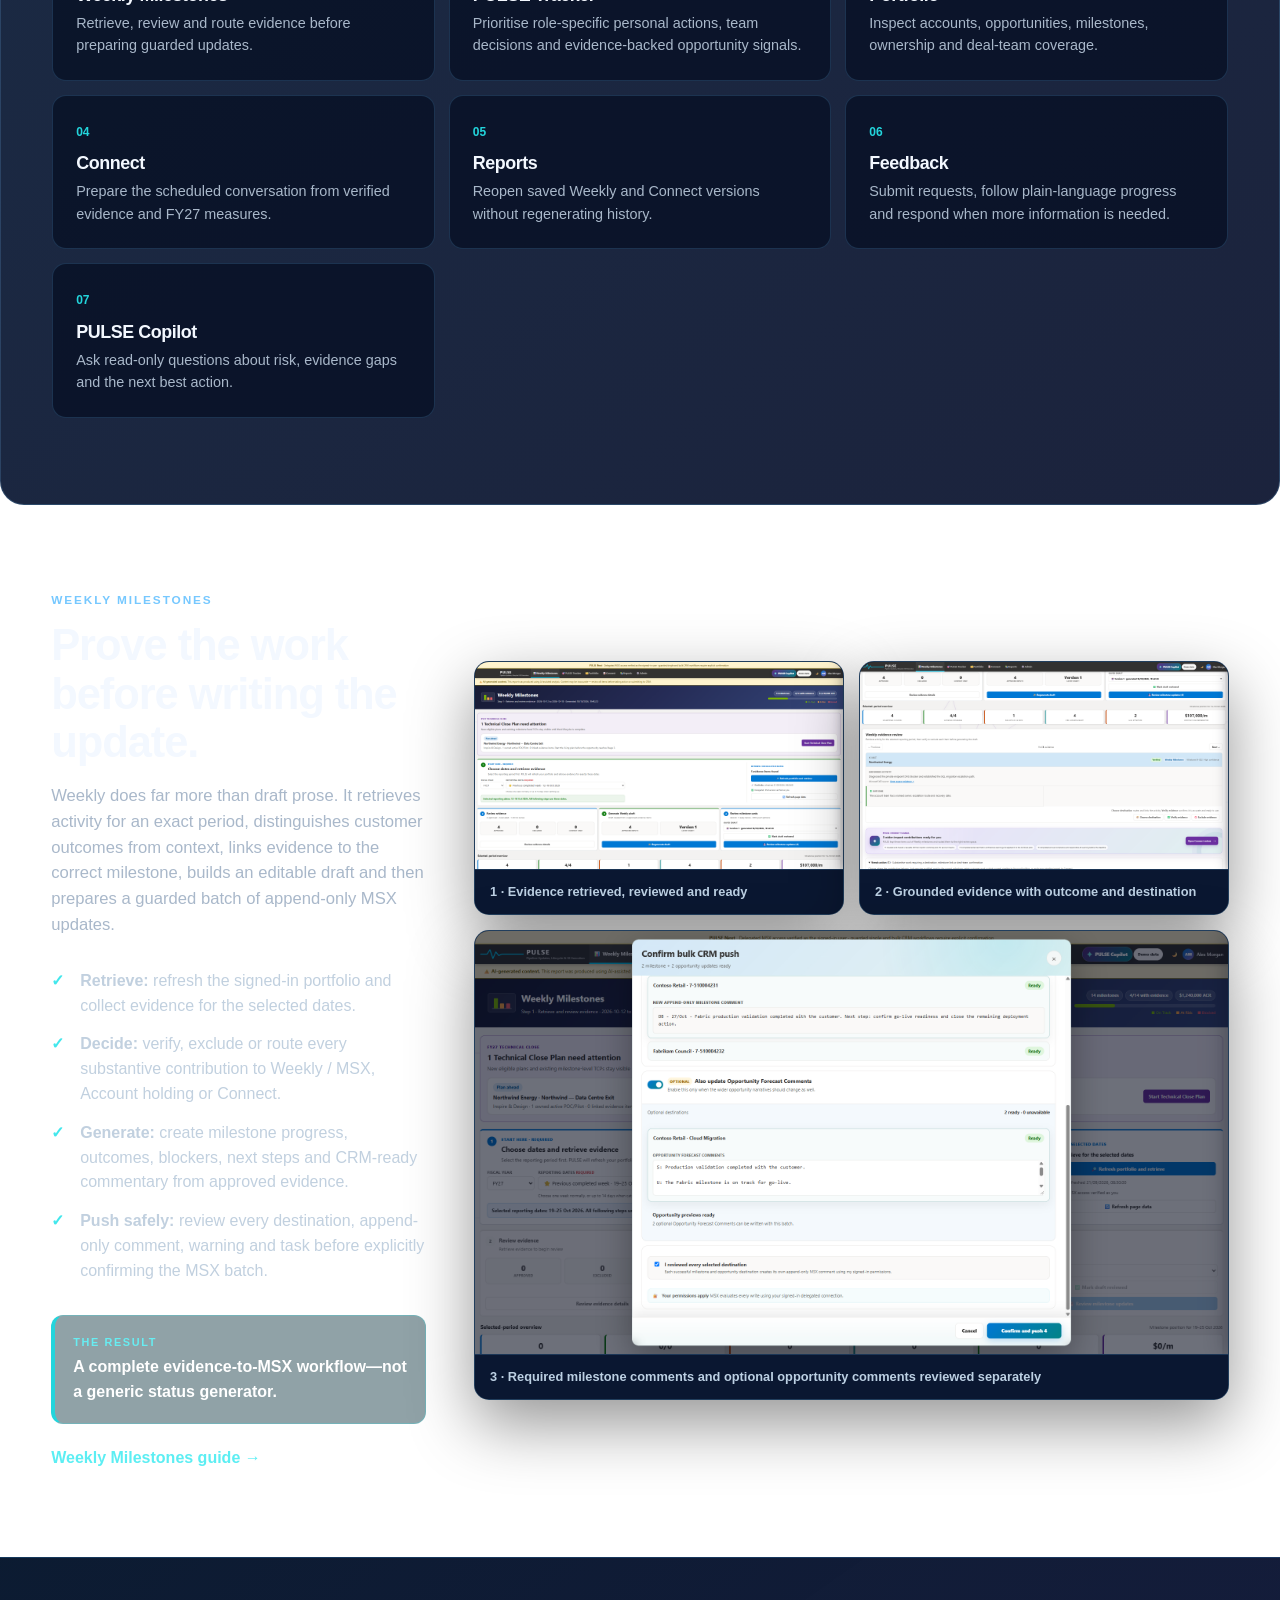
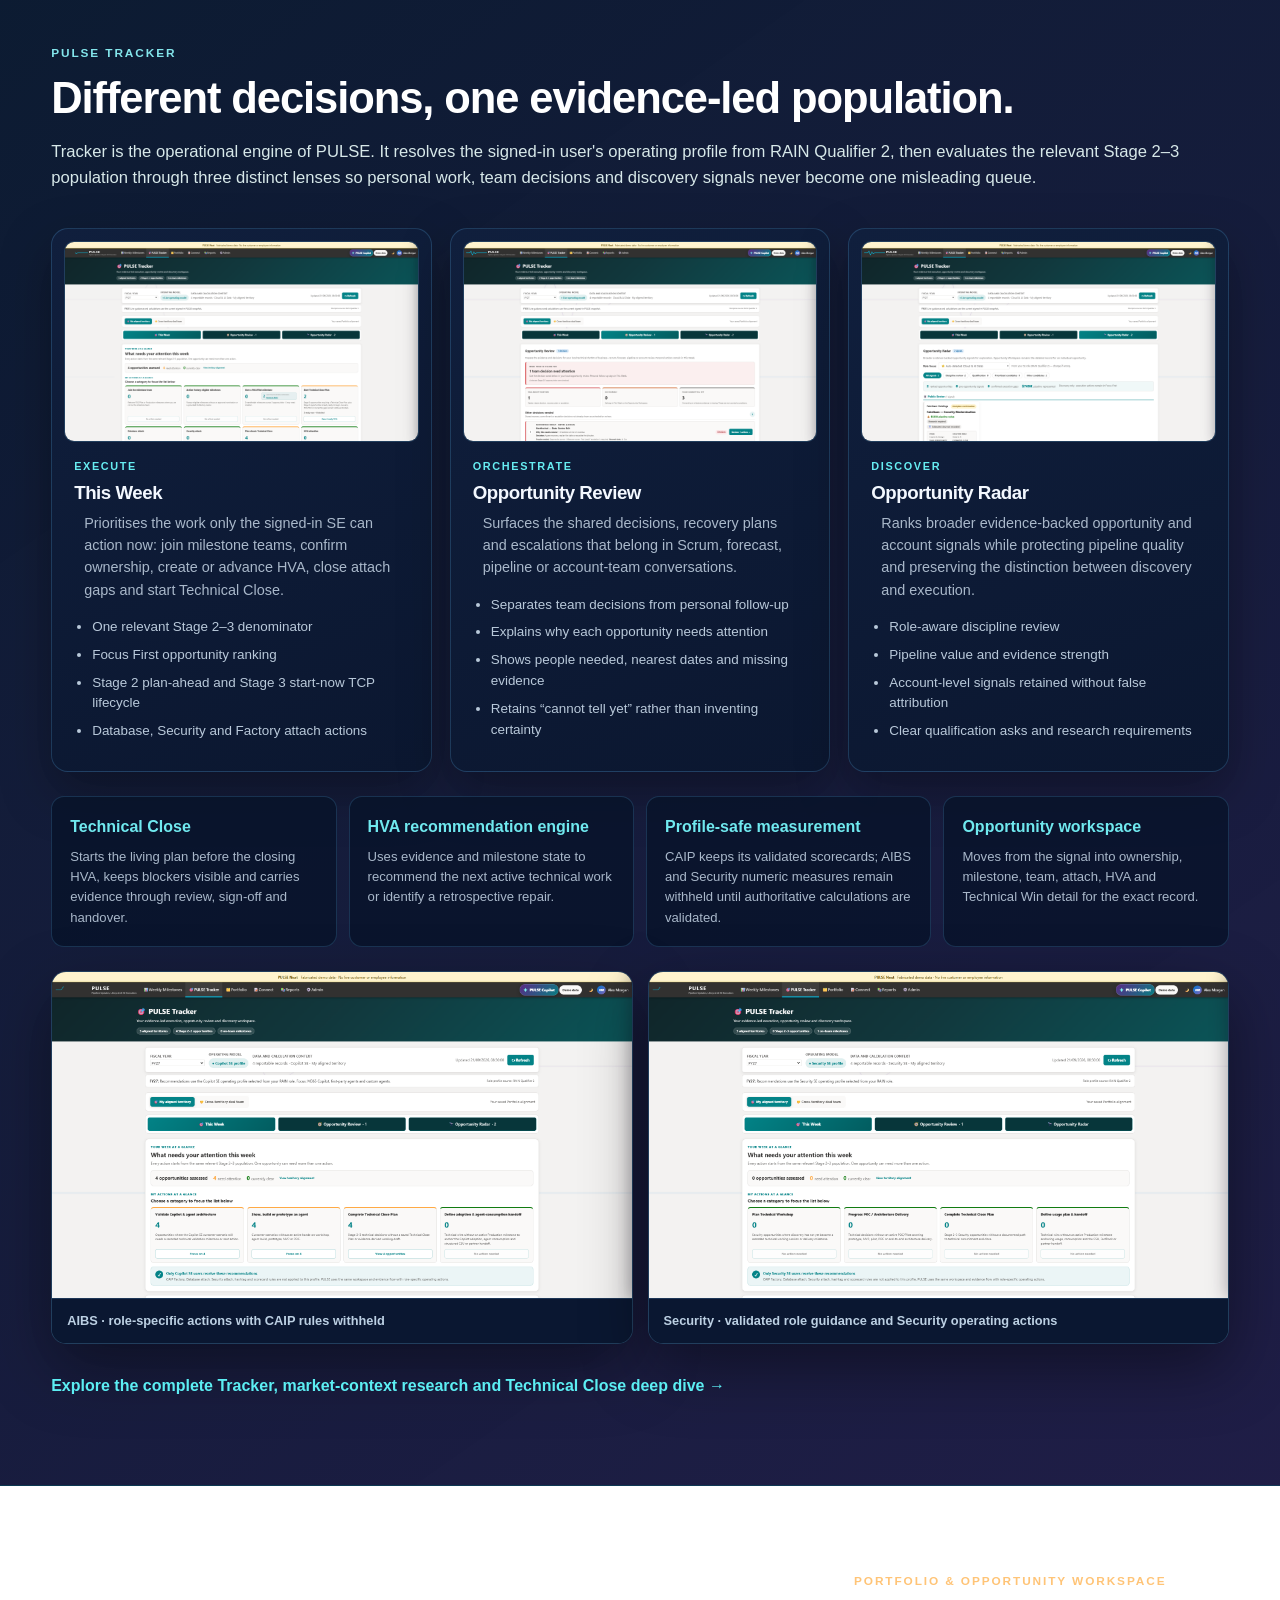
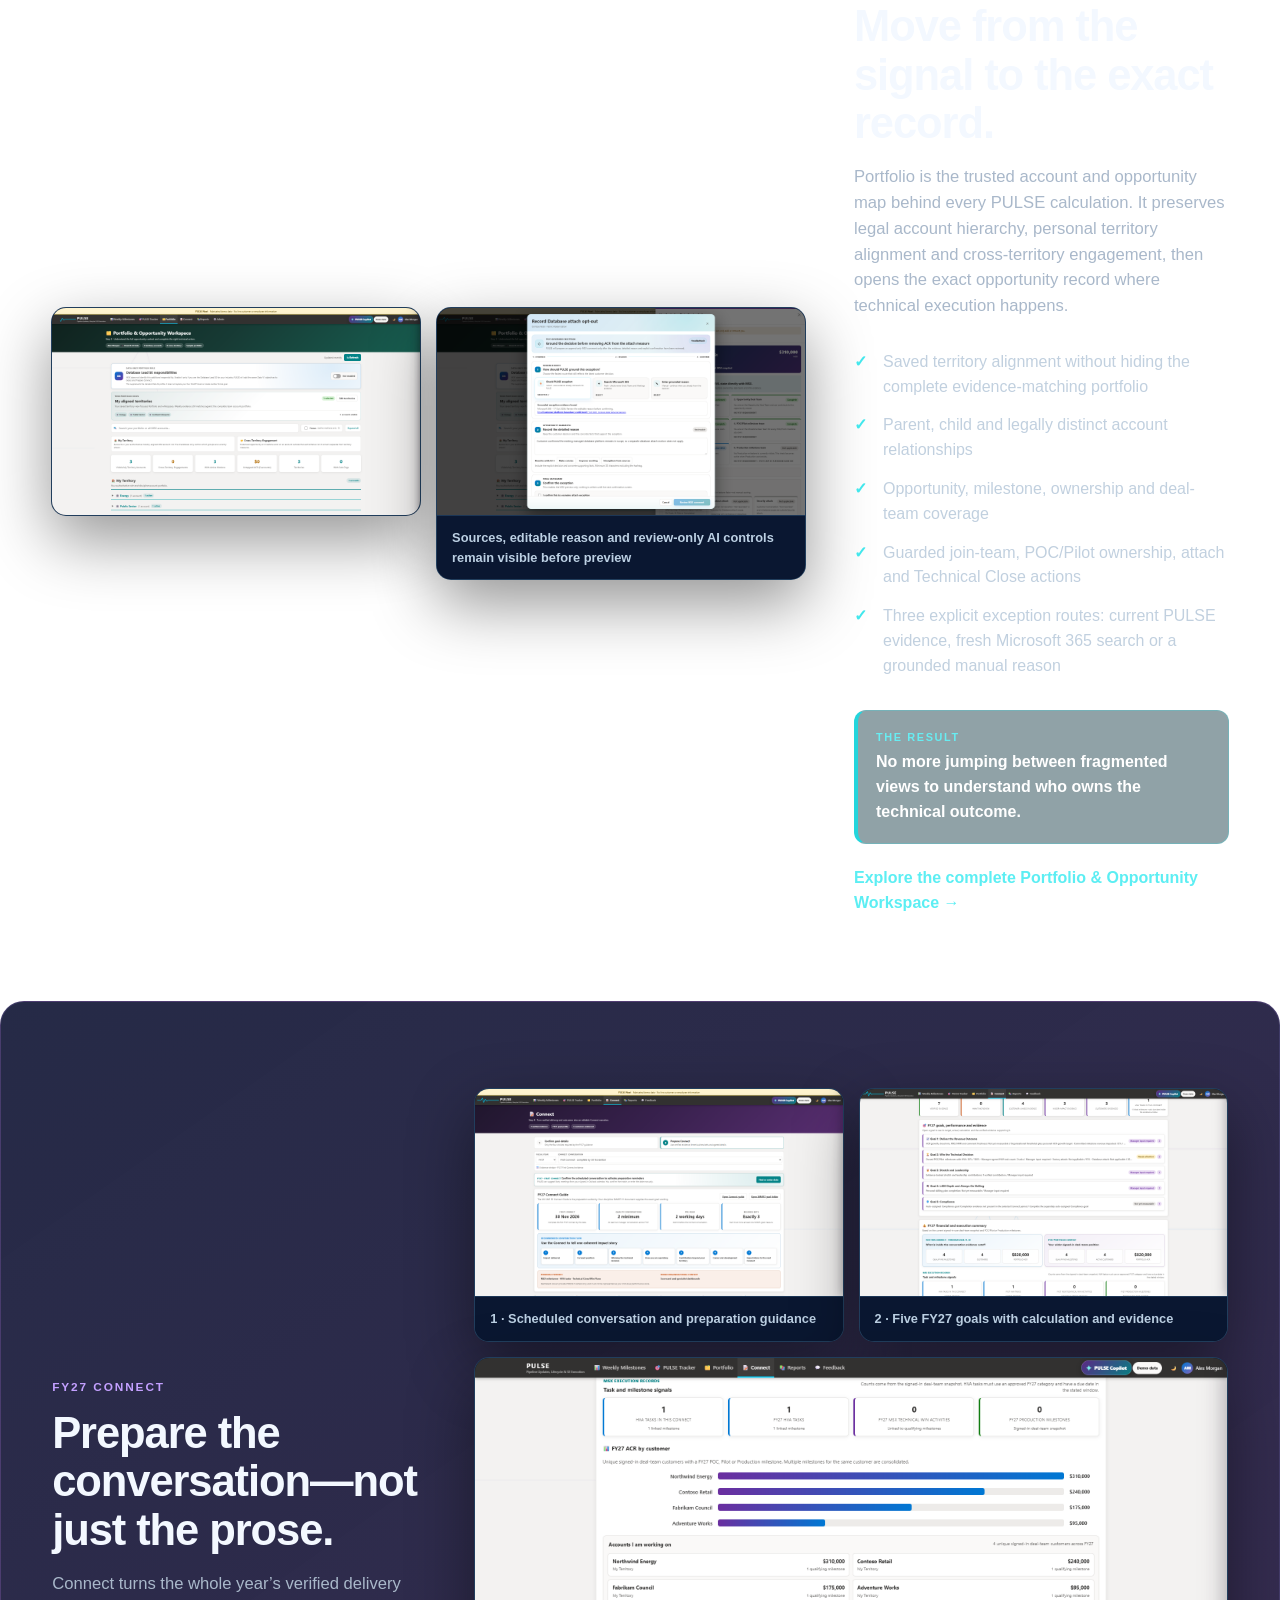
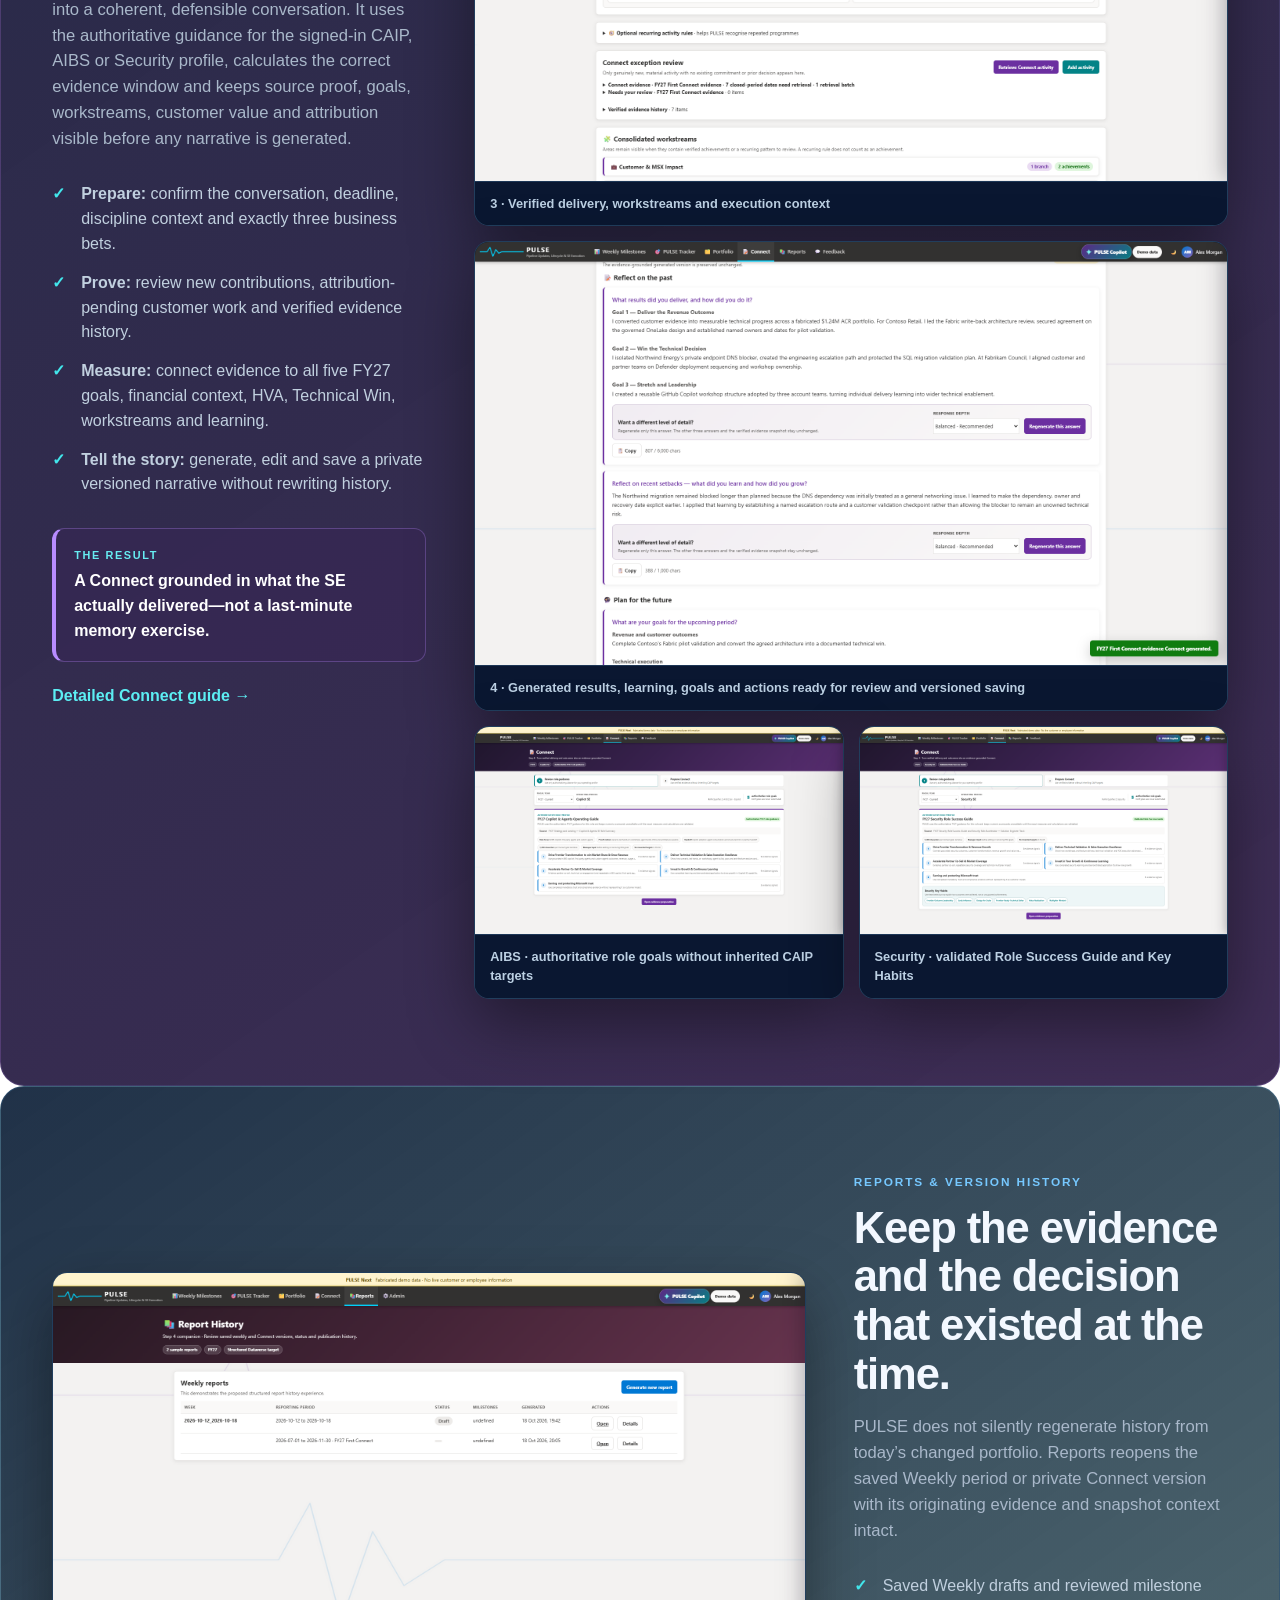
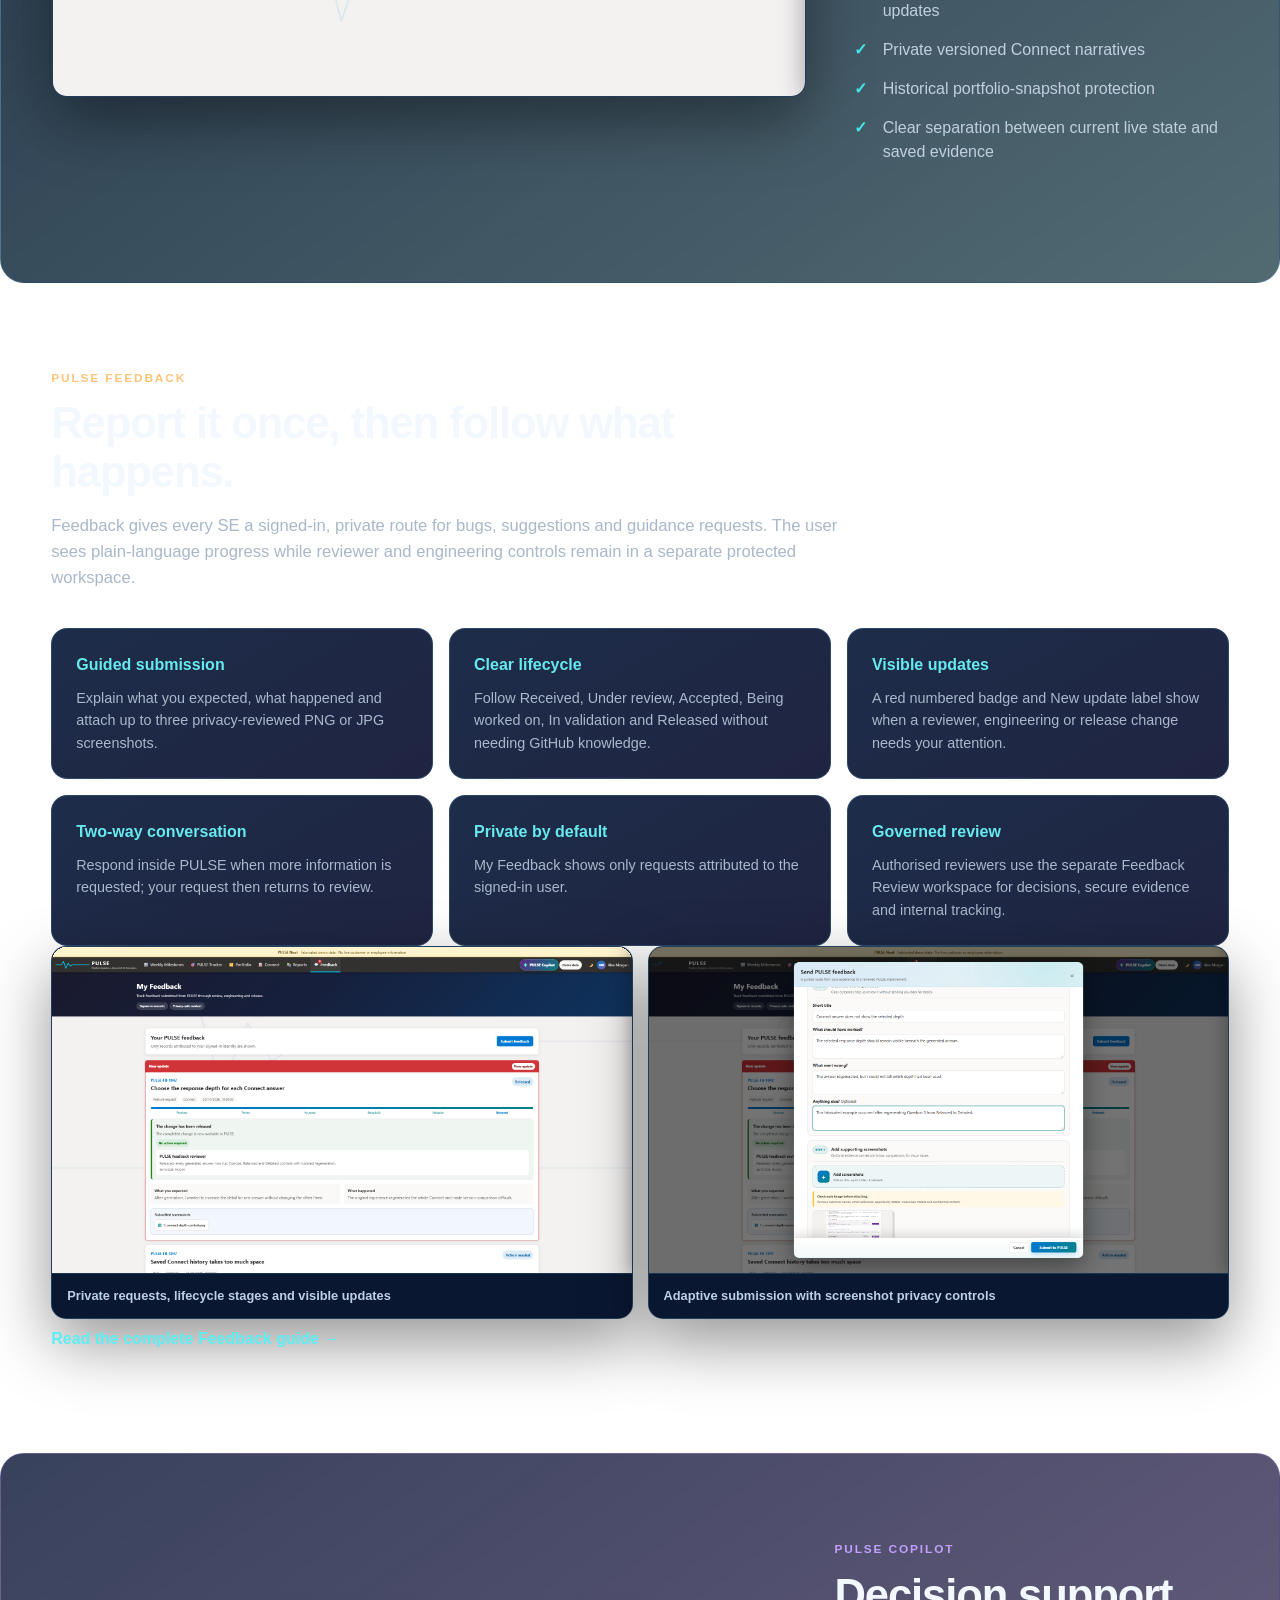
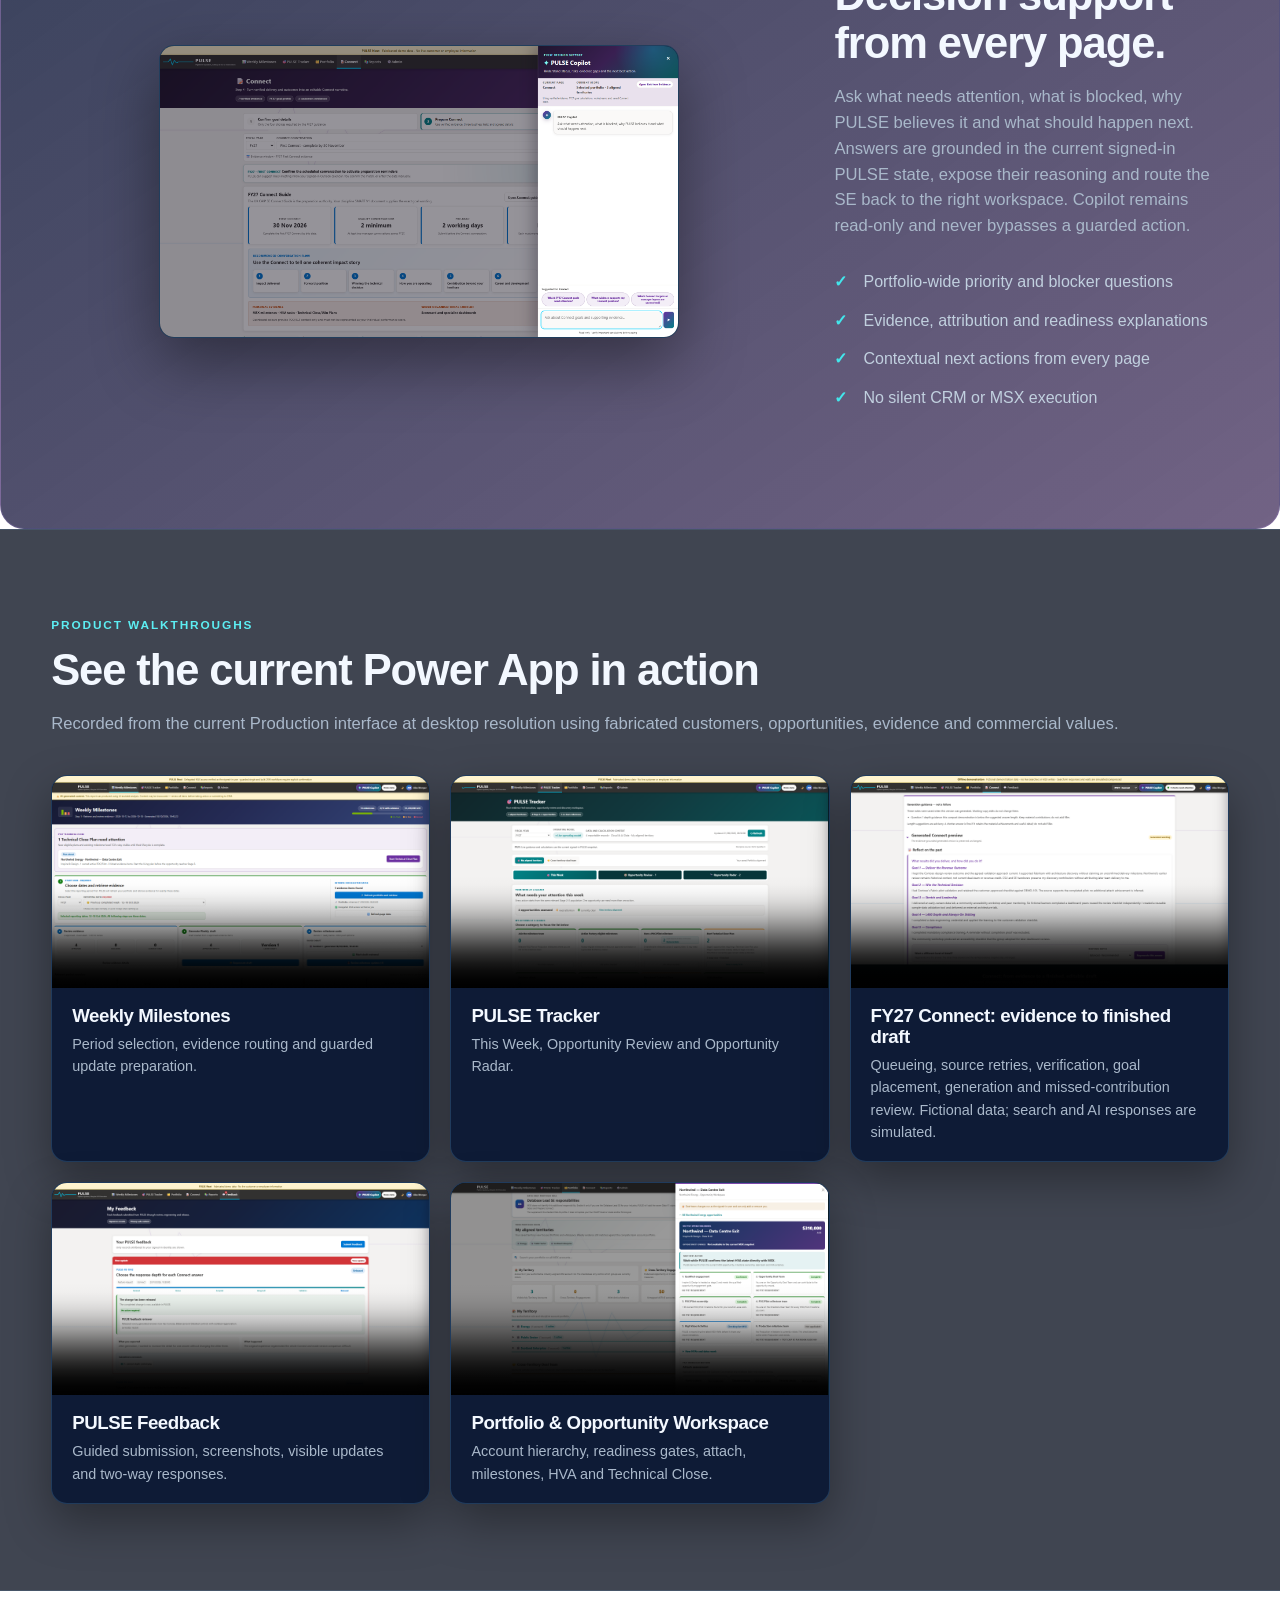
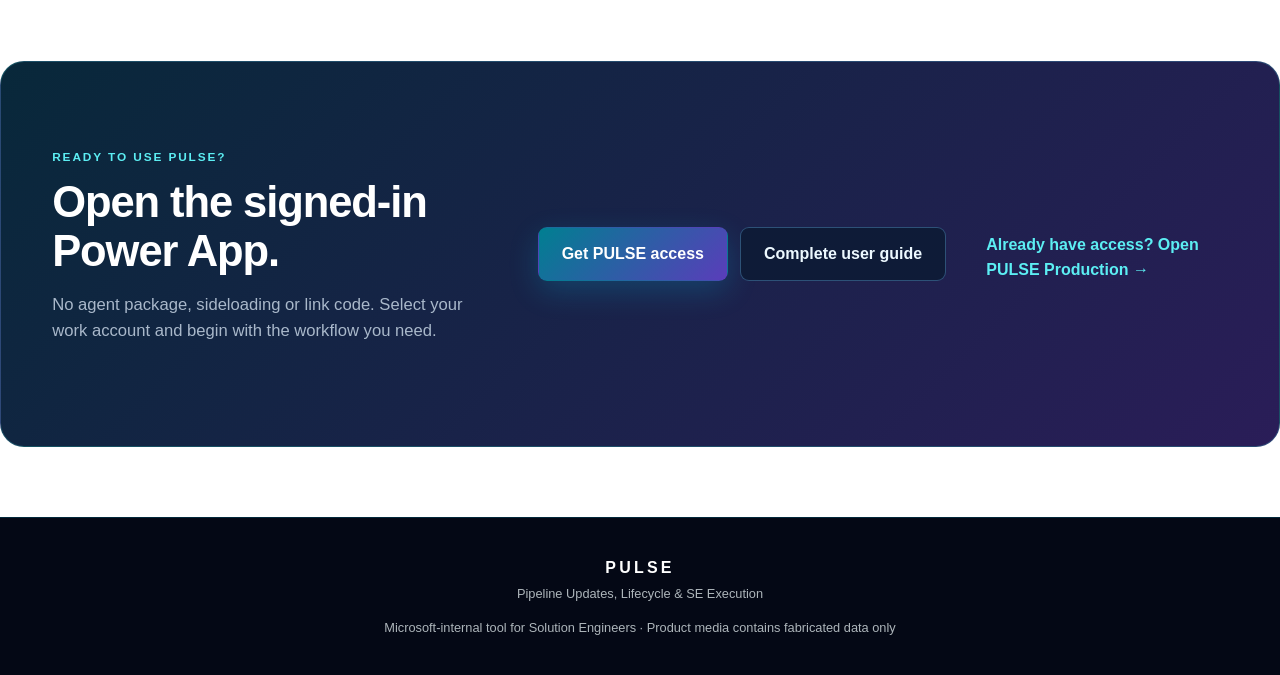
==== commit 81658575: "Refresh Connect end-to-end video walkthrough Demonstrate the current Connect workflow with fictional" ====
--- a/index.html
+++ b/index.html
@@ -239,8 +239,11 @@
           <div><h3>PULSE Tracker</h3><p>This Week, Opportunity Review and Opportunity Radar.</p></div>
         </article>
         <article class="video-card">
-          <video controls preload="metadata" poster="images/current/connect.png"><source src="videos/connect-walkthrough.mp4" type="video/mp4" /></video>
-          <div><h3>FY27 Connect</h3><p>Preparation, per-question depth, compact version history and PULSE Copilot.</p></div>
+          <video controls preload="metadata" poster="images/current/connect-workflow-20261106.png" aria-label="Connect end-to-end walkthrough with fictional demonstration data">
+            <source src="videos/connect-walkthrough.mp4?v=20261106" type="video/mp4" />
+            <track kind="captions" src="videos/connect-walkthrough.vtt" srclang="en" label="English" />
+          </video>
+          <div><h3>FY27 Connect: evidence to finished draft</h3><p>Queueing, source retries, verification, goal placement, generation and missed-contribution review. Fictional data; search and AI responses are simulated.</p></div>
         </article>
         <article class="video-card">
           <video controls preload="metadata" poster="images/current/feedback-overview.png"><source src="videos/feedback-walkthrough.mp4" type="video/mp4" /></video>
